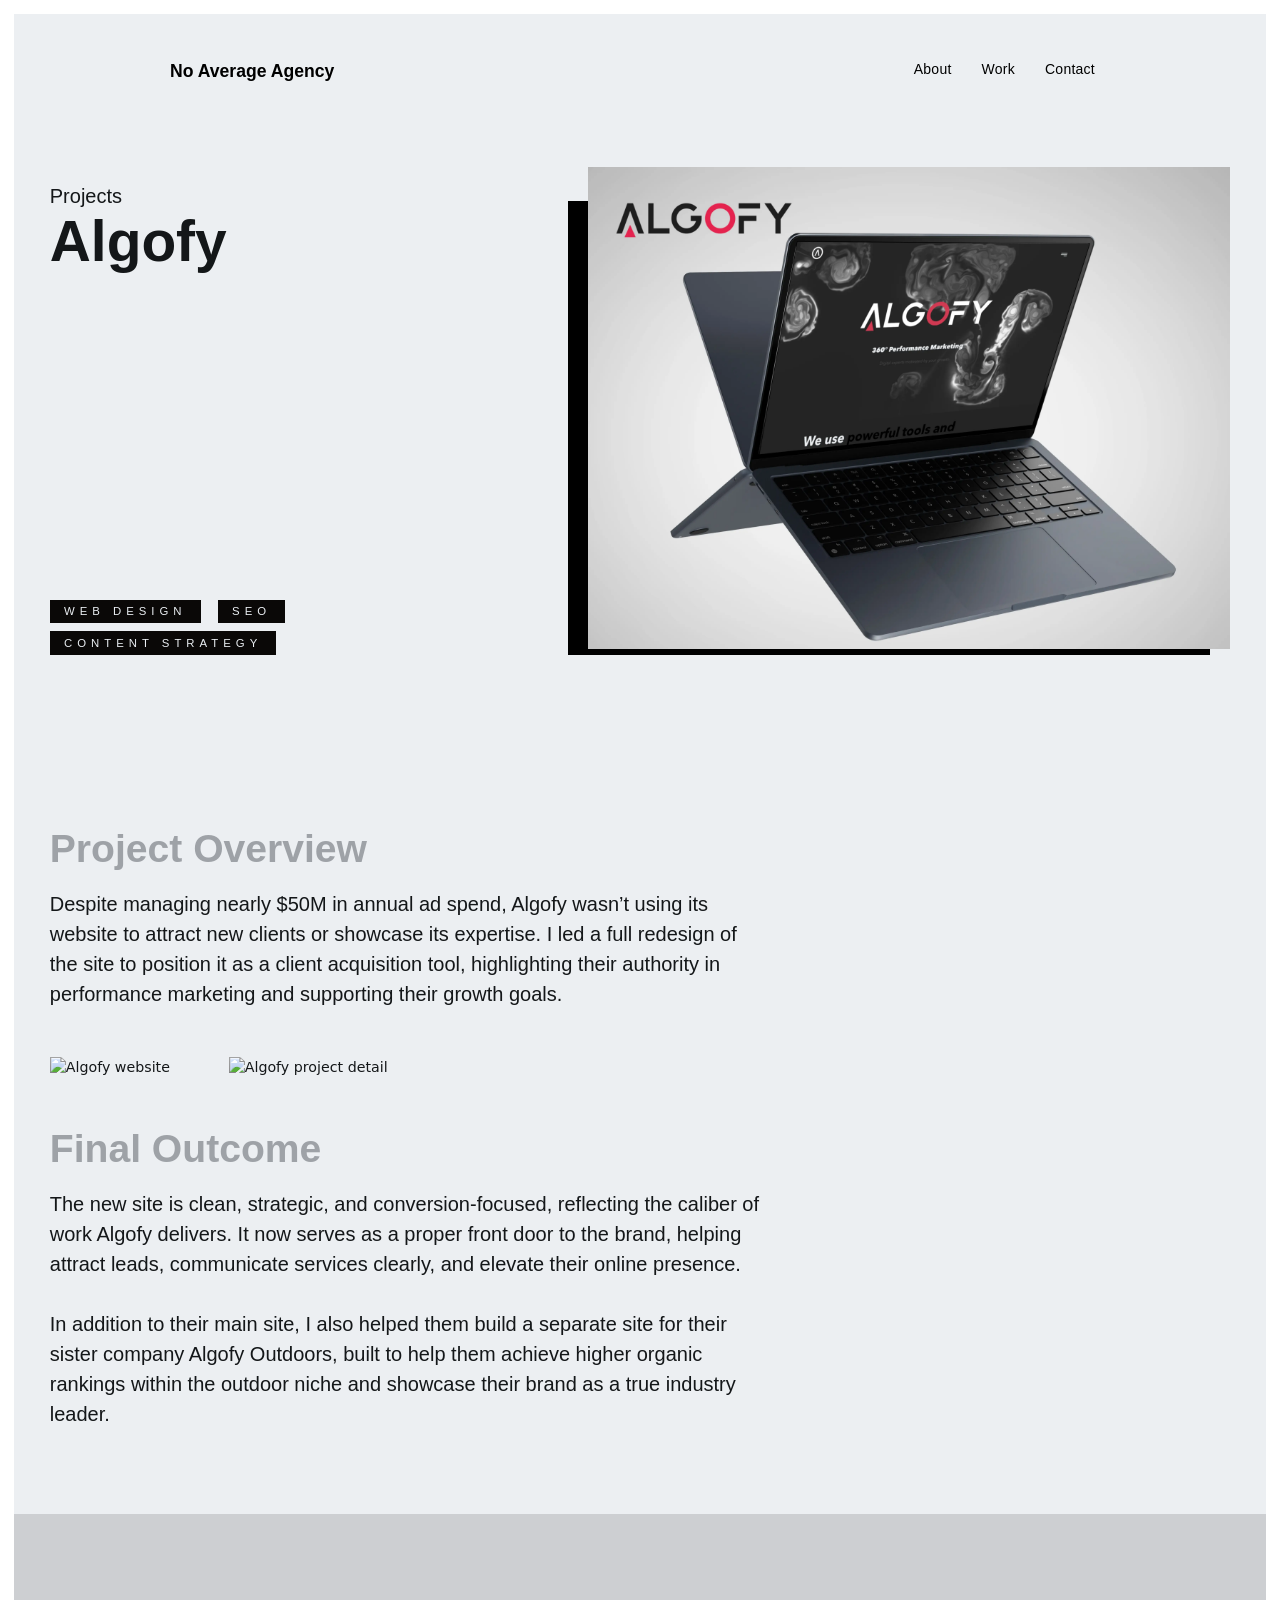
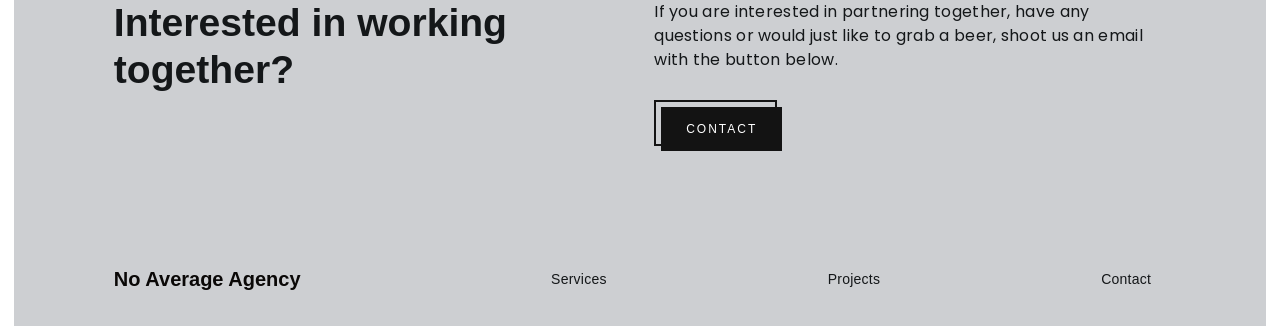
==== projects/algofy/index.html @ 56705cfb "Bring the Webflow redesign into an independent agency preview" ====
<!doctype html>
<html lang="en">
  <head>
    <meta charset="utf-8" />
    <meta name="viewport" content="width=device-width, initial-scale=1" />
    <title>Algofy | No Average Agency</title>
    <meta
      name="description"
      content="Despite managing nearly $50M in annual ad spend, Algofy wasn’t using its website to attract new clients or showcase its expertise. I led a full redesign of the site to position it as a client acquisition tool, highlighting their authority in performance marketing and supporting their growth goals."
    />
    <meta property="og:title" content="Algofy | No Average Agency" />
    <meta
      property="og:description"
      content="Despite managing nearly $50M in annual ad spend, Algofy wasn’t using its website to attract new clients or showcase its expertise. I led a full redesign of the site to position it as a client acquisition tool, highlighting their authority in performance marketing and supporting their growth goals."
    />
    <link rel="icon" href="/images/favicon.png" />
    <link rel="apple-touch-icon" href="/images/webclip.png" />
    <link rel="stylesheet" href="/css/design.webflow.css" />
    <link rel="stylesheet" href="/css/agency.css" />
    <script src="/js/agency.js" defer></script>
  </head>
  <body class="body project-page">
    <div class="page-wrapper">
      <div class="navbar-logo-left">
        <div
          class="navbar-logo-left-container shadow-three w-nav"
          role="banner"
        >
          <div class="container">
            <div class="navbar-wrapper">
              <a class="navbar-brand w-nav-brand w--current" href="/"
                ><div class="logo-text">No Average Agency</div>
                <img
                  alt=""
                  class="image"
                  loading="lazy"
                  src="/images/thunder.png"
                  width="256"
              /></a>
              <nav
                class="nav-menu-wrapper w-nav-menu"
                id="site-nav"
                role="navigation"
              >
                <ul class="nav-menu-two w-list-unstyled" role="list">
                  <li class="nav-li">
                    <a class="nav-link" href="/#about">About</a>
                  </li>
                  <li class="nav-li">
                    <a class="nav-link" href="/#work">Work</a>
                  </li>
                  <li class="nav-li">
                    <a class="nav-link" href="/#contact">Contact</a>
                  </li>
                </ul>
              </nav>
              <button
                aria-controls="site-nav"
                aria-expanded="false"
                aria-label="Menu"
                class="menu-button w-nav-button"
                type="button"
              >
                <div class="icon w-icon-nav-menu"></div>
              </button>
            </div>
          </div>
        </div>
      </div>
      <main class="main-wrapper">
        <section class="section-project-hero page-padding section-spacing">
          <div class="container-xlarge flex-vertical-center">
            <div class="w-layout-hflex project-hero-container">
              <div class="w-layout-vflex project-hero-heading-container">
                <div class="tagline animate-scroll-grow-1st">Projects</div>
                <h1 class="h1-heading-xlarge animate-scroll-grow-2nd">
                  Algofy
                </h1>
                <div class="tags-container">
                  <div class="work-tag animate-scroll-grow-1st">
                    <div>Web Design</div>
                  </div>
                  <div class="work-tag animate-scroll-grow-2nd">
                    <div>SEO</div>
                  </div>
                  <div class="work-tag animate-scroll-grow-3rd">
                    <div>Content strategy</div>
                  </div>
                </div>
              </div>
              <img
                alt="Algofy website design"
                class="project-hero-img animate-scroll-grow-3rd"
                src="/images/algofy-cover.webp"
              />
            </div>
            <div class="max-width-large"></div>
          </div>
        </section>
        <section class="section-project-overview page-padding section-spacing">
          <div class="container-xlarge flex-vertical-center">
            <div class="max-width-full">
              <h2 class="h2-heading-large text-color-muted">
                Project Overview
              </h2>
              <p class="project-decription">
                Despite managing nearly $50M in annual ad spend, Algofy wasn’t
                using its website to attract new clients or showcase its
                expertise. I led a full redesign of the site to position it as a
                client acquisition tool, highlighting their authority in
                performance marketing and supporting their growth goals.
              </p>
            </div>
            <div
              class="w-layout-layout quick-stack-2 wf-layout-layout"
              id="w-node-e119edaf-d8fc-4d01-5a45-c41e6188d900-03cb21b2"
            >
              <div class="w-layout-cell">
                <img
                  alt="Algofy website"
                  class="image-2 animate-scroll-grow-1st"
                  loading="lazy"
                  src="/images/Algofy---Website-Build.png"
                />
              </div>
              <div class="w-layout-cell">
                <img
                  alt="Algofy project detail"
                  class="image-2 animate-scroll-grow-1st"
                  loading="lazy"
                  src="/images/Algofy-Outdoors---Website-Build.png"
                />
              </div>
            </div>
            <div class="max-width-full">
              <h2 class="h2-heading-large text-color-muted">Final Outcome</h2>
              <p class="project-decription">
                The new site is clean, strategic, and conversion-focused,
                reflecting the caliber of work Algofy delivers. It now serves as
                a proper front door to the brand, helping attract leads,
                communicate services clearly, and elevate their online
                presence.<br /><br />In addition to their main site, I also
                helped them build a separate site for their sister company
                Algofy Outdoors, built to help them achieve higher organic
                rankings within the outdoor niche and showcase their brand as a
                true industry leader.
              </p>
            </div>
          </div>
        </section>
        <div class="section-cta section-spacing page-padding" id="contact">
          <div class="container-large contact-flex-container">
            <div class="f50">
              <h2 class="h2-heading-large">Interested in working together?</h2>
            </div>
            <div class="f50">
              <p class="contact-p">
                If you are interested in partnering together, have any questions
                or would just like to grab a beer, shoot us an email with the
                button below.
              </p>
              <div class="button-border margin-top margin-medium">
                <a
                  class="button-primary w-button"
                  id="contact-button"
                  href="mailto:noaverageagency@gmail.com?subject=Let's%20get%20down%20to%20business!"
                  >Contact</a
                >
              </div>
            </div>
          </div>
        </div>
        <footer class="section-footer">
          <div class="container-large contact-flex-container">
            <div class="f50 flexvl">
              <a class="navbar-brand footer w-nav-brand w--current" href="/"
                ><div class="footer-logo-text">No Average Agency</div>
                <img
                  alt=""
                  class="footer-logo-image"
                  loading="lazy"
                  src="/images/webclip.png"
                  width="256"
              /></a>
            </div>
            <div class="footer-container-r">
              <a class="nav-link" href="/#services">Services</a
              ><a class="nav-link" href="/#work">Projects</a
              ><a class="nav-link" href="#contact">Contact</a>
            </div>
          </div>
        </footer>
      </main>
    </div>
  </body>
</html>
---- css/design.webflow.css ----
html {
  -webkit-text-size-adjust: 100%;
  -ms-text-size-adjust: 100%;
  font-family: sans-serif;
}

body {
  margin: 0;
}

article, aside, details, figcaption, figure, footer, header, hgroup, main, menu, nav, section, summary {
  display: block;
}

audio, canvas, progress, video {
  vertical-align: baseline;
  display: inline-block;
}

audio:not([controls]) {
  height: 0;
  display: none;
}

[hidden], template {
  display: none;
}

a {
  background-color: #0000;
}

a:active, a:hover {
  outline: 0;
}

abbr[title] {
  border-bottom: 1px dotted;
}

b, strong {
  font-weight: bold;
}

dfn {
  font-style: italic;
}

h1 {
  margin: .67em 0;
  font-size: 2em;
}

mark {
  color: #000;
  background: #ff0;
}

small {
  font-size: 80%;
}

sub, sup {
  vertical-align: baseline;
  font-size: 75%;
  line-height: 0;
  position: relative;
}

sup {
  top: -.5em;
}

sub {
  bottom: -.25em;
}

img {
  border: 0;
}

svg:not(:root) {
  overflow: hidden;
}

hr {
  box-sizing: content-box;
  height: 0;
}

pre {
  overflow: auto;
}

code, kbd, pre, samp {
  font-family: monospace;
  font-size: 1em;
}

button, input, optgroup, select, textarea {
  color: inherit;
  font: inherit;
  margin: 0;
}

button {
  overflow: visible;
}

button, select {
  text-transform: none;
}

button, html input[type="button"], input[type="reset"] {
  -webkit-appearance: button;
  cursor: pointer;
}

button[disabled], html input[disabled] {
  cursor: default;
}

button::-moz-focus-inner, input::-moz-focus-inner {
  border: 0;
  padding: 0;
}

input {
  line-height: normal;
}

input[type="checkbox"], input[type="radio"] {
  box-sizing: border-box;
  padding: 0;
}

input[type="number"]::-webkit-inner-spin-button, input[type="number"]::-webkit-outer-spin-button {
  height: auto;
}

input[type="search"] {
  -webkit-appearance: none;
}

input[type="search"]::-webkit-search-cancel-button, input[type="search"]::-webkit-search-decoration {
  -webkit-appearance: none;
}

legend {
  border: 0;
  padding: 0;
}

textarea {
  overflow: auto;
}

optgroup {
  font-weight: bold;
}

table {
  border-collapse: collapse;
  border-spacing: 0;
}

td, th {
  padding: 0;
}

@font-face {
  font-family: webflow-icons;
  src: url("[data-uri]") format("truetype");
  font-weight: normal;
  font-style: normal;
}

[class^="w-icon-"], [class*=" w-icon-"] {
  speak: none;
  font-variant: normal;
  text-transform: none;
  -webkit-font-smoothing: antialiased;
  -moz-osx-font-smoothing: grayscale;
  font-style: normal;
  font-weight: normal;
  line-height: 1;
  font-family: webflow-icons !important;
}

.w-icon-slider-right:before {
  content: "";
}

.w-icon-slider-left:before {
  content: "";
}

.w-icon-nav-menu:before {
  content: "";
}

.w-icon-arrow-down:before, .w-icon-dropdown-toggle:before {
  content: "";
}

.w-icon-file-upload-remove:before {
  content: "";
}

.w-icon-file-upload-icon:before {
  content: "";
}

* {
  box-sizing: border-box;
}

html {
  height: 100%;
}

body {
  color: #333;
  background-color: #fff;
  min-height: 100%;
  margin: 0;
  font-family: Arial, sans-serif;
  font-size: 14px;
  line-height: 20px;
}

img {
  vertical-align: middle;
  max-width: 100%;
  display: inline-block;
}

html.w-mod-touch * {
  background-attachment: scroll !important;
}

.w-block {
  display: block;
}

.w-inline-block {
  max-width: 100%;
  display: inline-block;
}

.w-clearfix:before, .w-clearfix:after {
  content: " ";
  grid-area: 1 / 1 / 2 / 2;
  display: table;
}

.w-clearfix:after {
  clear: both;
}

.w-hidden {
  display: none;
}

.w-button {
  color: #fff;
  line-height: inherit;
  cursor: pointer;
  background-color: #3898ec;
  border: 0;
  border-radius: 0;
  padding: 9px 15px;
  text-decoration: none;
  display: inline-block;
}

input.w-button {
  -webkit-appearance: button;
}

html[data-w-dynpage] [data-w-cloak] {
  color: #0000 !important;
}

.w-code-block {
  margin: unset;
}

pre.w-code-block code {
  all: inherit;
}

.w-optimization {
  display: contents;
}

.w-webflow-badge, .w-webflow-badge > img {
  box-sizing: unset;
  width: unset;
  height: unset;
  max-height: unset;
  max-width: unset;
  min-height: unset;
  min-width: unset;
  margin: unset;
  padding: unset;
  float: unset;
  clear: unset;
  border: unset;
  border-radius: unset;
  background: unset;
  background-image: unset;
  background-position: unset;
  background-size: unset;
  background-repeat: unset;
  background-origin: unset;
  background-clip: unset;
  background-attachment: unset;
  background-color: unset;
  box-shadow: unset;
  transform: unset;
  direction: unset;
  font-family: unset;
  font-weight: unset;
  color: unset;
  font-size: unset;
  line-height: unset;
  font-style: unset;
  font-variant: unset;
  text-align: unset;
  letter-spacing: unset;
  -webkit-text-decoration: unset;
  text-decoration: unset;
  text-indent: unset;
  text-transform: unset;
  list-style-type: unset;
  text-shadow: unset;
  vertical-align: unset;
  cursor: unset;
  white-space: unset;
  word-break: unset;
  word-spacing: unset;
  word-wrap: unset;
  transition: unset;
}

.w-webflow-badge {
  white-space: nowrap;
  cursor: pointer;
  box-shadow: 0 0 0 1px #0000001a, 0 1px 3px #0000001a;
  visibility: visible !important;
  opacity: 1 !important;
  z-index: 2147483647 !important;
  color: #aaadb0 !important;
  overflow: unset !important;
  background-color: #fff !important;
  border-radius: 3px !important;
  width: auto !important;
  height: auto !important;
  margin: 0 !important;
  padding: 6px !important;
  font-size: 12px !important;
  line-height: 14px !important;
  text-decoration: none !important;
  display: inline-block !important;
  position: fixed !important;
  inset: auto 12px 12px auto !important;
  transform: none !important;
}

.w-webflow-badge > img {
  position: unset;
  visibility: unset !important;
  opacity: 1 !important;
  vertical-align: middle !important;
  display: inline-block !important;
}

h1, h2, h3, h4, h5, h6 {
  margin-bottom: 10px;
  font-weight: bold;
}

h1 {
  margin-top: 20px;
  font-size: 38px;
  line-height: 44px;
}

h2 {
  margin-top: 20px;
  font-size: 32px;
  line-height: 36px;
}

h3 {
  margin-top: 20px;
  font-size: 24px;
  line-height: 30px;
}

h4 {
  margin-top: 10px;
  font-size: 18px;
  line-height: 24px;
}

h5 {
  margin-top: 10px;
  font-size: 14px;
  line-height: 20px;
}

h6 {
  margin-top: 10px;
  font-size: 12px;
  line-height: 18px;
}

p {
  margin-top: 0;
  margin-bottom: 10px;
}

blockquote {
  border-left: 5px solid #e2e2e2;
  margin: 0 0 10px;
  padding: 10px 20px;
  font-size: 18px;
  line-height: 22px;
}

figure {
  margin: 0 0 10px;
}

ul, ol {
  margin-top: 0;
  margin-bottom: 10px;
  padding-left: 40px;
}

.w-list-unstyled {
  padding-left: 0;
  list-style: none;
}

.w-embed:before, .w-embed:after {
  content: " ";
  grid-area: 1 / 1 / 2 / 2;
  display: table;
}

.w-embed:after {
  clear: both;
}

.w-video {
  width: 100%;
  padding: 0;
  position: relative;
}

.w-video iframe, .w-video object, .w-video embed {
  border: none;
  width: 100%;
  height: 100%;
  position: absolute;
  top: 0;
  left: 0;
}

fieldset {
  border: 0;
  margin: 0;
  padding: 0;
}

button, [type="button"], [type="reset"] {
  cursor: pointer;
  -webkit-appearance: button;
  border: 0;
}

.w-form {
  margin: 0 0 15px;
}

.w-form-done {
  text-align: center;
  background-color: #ddd;
  padding: 20px;
  display: none;
}

.w-form-fail {
  background-color: #ffdede;
  margin-top: 10px;
  padding: 10px;
  display: none;
}

label {
  margin-bottom: 5px;
  font-weight: bold;
  display: block;
}

.w-input, .w-select {
  color: #333;
  vertical-align: middle;
  background-color: #fff;
  border: 1px solid #ccc;
  width: 100%;
  height: 38px;
  margin-bottom: 10px;
  padding: 8px 12px;
  font-size: 14px;
  line-height: 1.42857;
  display: block;
}

.w-input::placeholder, .w-select::placeholder {
  color: #999;
}

.w-input:focus, .w-select:focus {
  border-color: #3898ec;
  outline: 0;
}

.w-input[disabled], .w-select[disabled], .w-input[readonly], .w-select[readonly], fieldset[disabled] .w-input, fieldset[disabled] .w-select {
  cursor: not-allowed;
}

.w-input[disabled]:not(.w-input-disabled), .w-select[disabled]:not(.w-input-disabled), .w-input[readonly], .w-select[readonly], fieldset[disabled]:not(.w-input-disabled) .w-input, fieldset[disabled]:not(.w-input-disabled) .w-select {
  background-color: #eee;
}

textarea.w-input, textarea.w-select {
  height: auto;
}

.w-select {
  background-color: #f3f3f3;
}

.w-select[multiple] {
  height: auto;
}

.w-form-label {
  cursor: pointer;
  margin-bottom: 0;
  font-weight: normal;
  display: inline-block;
}

.w-radio {
  margin-bottom: 5px;
  padding-left: 20px;
  display: block;
}

.w-radio:before, .w-radio:after {
  content: " ";
  grid-area: 1 / 1 / 2 / 2;
  display: table;
}

.w-radio:after {
  clear: both;
}

.w-radio-input {
  float: left;
  margin: 3px 0 0 -20px;
  line-height: normal;
}

.w-file-upload {
  margin-bottom: 10px;
  display: block;
}

.w-file-upload-input {
  opacity: 0;
  z-index: -100;
  width: .1px;
  height: .1px;
  position: absolute;
  overflow: hidden;
}

.w-file-upload-default, .w-file-upload-uploading, .w-file-upload-success {
  color: #333;
  display: inline-block;
}

.w-file-upload-error {
  margin-top: 10px;
  display: block;
}

.w-file-upload-default.w-hidden, .w-file-upload-uploading.w-hidden, .w-file-upload-error.w-hidden, .w-file-upload-success.w-hidden {
  display: none;
}

.w-file-upload-uploading-btn {
  cursor: pointer;
  background-color: #fafafa;
  border: 1px solid #ccc;
  margin: 0;
  padding: 8px 12px;
  font-size: 14px;
  font-weight: normal;
  display: flex;
}

.w-file-upload-file {
  background-color: #fafafa;
  border: 1px solid #ccc;
  flex-grow: 1;
  justify-content: space-between;
  margin: 0;
  padding: 8px 9px 8px 11px;
  display: flex;
}

.w-file-upload-file-name {
  font-size: 14px;
  font-weight: normal;
  display: block;
}

.w-file-remove-link {
  cursor: pointer;
  width: auto;
  height: auto;
  margin-top: 3px;
  margin-left: 10px;
  padding: 3px;
  display: block;
}

.w-icon-file-upload-remove {
  margin: auto;
  font-size: 10px;
}

.w-file-upload-error-msg {
  color: #ea384c;
  padding: 2px 0;
  display: inline-block;
}

.w-file-upload-info {
  padding: 0 12px;
  line-height: 38px;
  display: inline-block;
}

.w-file-upload-label {
  cursor: pointer;
  background-color: #fafafa;
  border: 1px solid #ccc;
  margin: 0;
  padding: 8px 12px;
  font-size: 14px;
  font-weight: normal;
  display: inline-block;
}

.w-icon-file-upload-icon, .w-icon-file-upload-uploading {
  width: 20px;
  margin-right: 8px;
  display: inline-block;
}

.w-icon-file-upload-uploading {
  height: 20px;
}

.w-container {
  max-width: 940px;
  margin-left: auto;
  margin-right: auto;
}

.w-container:before, .w-container:after {
  content: " ";
  grid-area: 1 / 1 / 2 / 2;
  display: table;
}

.w-container:after {
  clear: both;
}

.w-container .w-row {
  margin-left: -10px;
  margin-right: -10px;
}

.w-row:before, .w-row:after {
  content: " ";
  grid-area: 1 / 1 / 2 / 2;
  display: table;
}

.w-row:after {
  clear: both;
}

.w-row .w-row {
  margin-left: 0;
  margin-right: 0;
}

.w-col {
  float: left;
  width: 100%;
  min-height: 1px;
  padding-left: 10px;
  padding-right: 10px;
  position: relative;
}

.w-col .w-col {
  padding-left: 0;
  padding-right: 0;
}

.w-col-1 {
  width: 8.33333%;
}

.w-col-2 {
  width: 16.6667%;
}

.w-col-3 {
  width: 25%;
}

.w-col-4 {
  width: 33.3333%;
}

.w-col-5 {
  width: 41.6667%;
}

.w-col-6 {
  width: 50%;
}

.w-col-7 {
  width: 58.3333%;
}

.w-col-8 {
  width: 66.6667%;
}

.w-col-9 {
  width: 75%;
}

.w-col-10 {
  width: 83.3333%;
}

.w-col-11 {
  width: 91.6667%;
}

.w-col-12 {
  width: 100%;
}

.w-hidden-main {
  display: none !important;
}

@media screen and (max-width: 991px) {
  .w-container {
    max-width: 728px;
  }

  .w-hidden-main {
    display: inherit !important;
  }

  .w-hidden-medium {
    display: none !important;
  }

  .w-col-medium-1 {
    width: 8.33333%;
  }

  .w-col-medium-2 {
    width: 16.6667%;
  }

  .w-col-medium-3 {
    width: 25%;
  }

  .w-col-medium-4 {
    width: 33.3333%;
  }

  .w-col-medium-5 {
    width: 41.6667%;
  }

  .w-col-medium-6 {
    width: 50%;
  }

  .w-col-medium-7 {
    width: 58.3333%;
  }

  .w-col-medium-8 {
    width: 66.6667%;
  }

  .w-col-medium-9 {
    width: 75%;
  }

  .w-col-medium-10 {
    width: 83.3333%;
  }

  .w-col-medium-11 {
    width: 91.6667%;
  }

  .w-col-medium-12 {
    width: 100%;
  }

  .w-col-stack {
    width: 100%;
    left: auto;
    right: auto;
  }
}

@media screen and (max-width: 767px) {
  .w-hidden-main, .w-hidden-medium {
    display: inherit !important;
  }

  .w-hidden-small {
    display: none !important;
  }

  .w-row, .w-container .w-row {
    margin-left: 0;
    margin-right: 0;
  }

  .w-col {
    width: 100%;
    left: auto;
    right: auto;
  }

  .w-col-small-1 {
    width: 8.33333%;
  }

  .w-col-small-2 {
    width: 16.6667%;
  }

  .w-col-small-3 {
    width: 25%;
  }

  .w-col-small-4 {
    width: 33.3333%;
  }

  .w-col-small-5 {
    width: 41.6667%;
  }

  .w-col-small-6 {
    width: 50%;
  }

  .w-col-small-7 {
    width: 58.3333%;
  }

  .w-col-small-8 {
    width: 66.6667%;
  }

  .w-col-small-9 {
    width: 75%;
  }

  .w-col-small-10 {
    width: 83.3333%;
  }

  .w-col-small-11 {
    width: 91.6667%;
  }

  .w-col-small-12 {
    width: 100%;
  }
}

@media screen and (max-width: 479px) {
  .w-container {
    max-width: none;
  }

  .w-hidden-main, .w-hidden-medium, .w-hidden-small {
    display: inherit !important;
  }

  .w-hidden-tiny {
    display: none !important;
  }

  .w-col {
    width: 100%;
  }

  .w-col-tiny-1 {
    width: 8.33333%;
  }

  .w-col-tiny-2 {
    width: 16.6667%;
  }

  .w-col-tiny-3 {
    width: 25%;
  }

  .w-col-tiny-4 {
    width: 33.3333%;
  }

  .w-col-tiny-5 {
    width: 41.6667%;
  }

  .w-col-tiny-6 {
    width: 50%;
  }

  .w-col-tiny-7 {
    width: 58.3333%;
  }

  .w-col-tiny-8 {
    width: 66.6667%;
  }

  .w-col-tiny-9 {
    width: 75%;
  }

  .w-col-tiny-10 {
    width: 83.3333%;
  }

  .w-col-tiny-11 {
    width: 91.6667%;
  }

  .w-col-tiny-12 {
    width: 100%;
  }
}

.w-widget {
  position: relative;
}

.w-widget-map {
  width: 100%;
  height: 400px;
}

.w-widget-map label {
  width: auto;
  display: inline;
}

.w-widget-map img {
  max-width: inherit;
}

.w-widget-map .gm-style-iw {
  text-align: center;
}

.w-widget-map .gm-style-iw > button {
  display: none !important;
}

.w-widget-twitter {
  overflow: hidden;
}

.w-widget-twitter-count-shim {
  vertical-align: top;
  text-align: center;
  background: #fff;
  border: 1px solid #758696;
  border-radius: 3px;
  width: 28px;
  height: 20px;
  display: inline-block;
  position: relative;
}

.w-widget-twitter-count-shim * {
  pointer-events: none;
  -webkit-user-select: none;
  user-select: none;
}

.w-widget-twitter-count-shim .w-widget-twitter-count-inner {
  text-align: center;
  color: #999;
  font-family: serif;
  font-size: 15px;
  line-height: 12px;
  position: relative;
}

.w-widget-twitter-count-shim .w-widget-twitter-count-clear {
  display: block;
  position: relative;
}

.w-widget-twitter-count-shim.w--large {
  width: 36px;
  height: 28px;
}

.w-widget-twitter-count-shim.w--large .w-widget-twitter-count-inner {
  font-size: 18px;
  line-height: 18px;
}

.w-widget-twitter-count-shim:not(.w--vertical) {
  margin-left: 5px;
  margin-right: 8px;
}

.w-widget-twitter-count-shim:not(.w--vertical).w--large {
  margin-left: 6px;
}

.w-widget-twitter-count-shim:not(.w--vertical):before, .w-widget-twitter-count-shim:not(.w--vertical):after {
  content: " ";
  pointer-events: none;
  border: solid #0000;
  width: 0;
  height: 0;
  position: absolute;
  top: 50%;
  left: 0;
}

.w-widget-twitter-count-shim:not(.w--vertical):before {
  border-width: 4px;
  border-color: #75869600 #5d6c7b #75869600 #75869600;
  margin-top: -4px;
  margin-left: -9px;
}

.w-widget-twitter-count-shim:not(.w--vertical).w--large:before {
  border-width: 5px;
  margin-top: -5px;
  margin-left: -10px;
}

.w-widget-twitter-count-shim:not(.w--vertical):after {
  border-width: 4px;
  border-color: #fff0 #fff #fff0 #fff0;
  margin-top: -4px;
  margin-left: -8px;
}

.w-widget-twitter-count-shim:not(.w--vertical).w--large:after {
  border-width: 5px;
  margin-top: -5px;
  margin-left: -9px;
}

.w-widget-twitter-count-shim.w--vertical {
  width: 61px;
  height: 33px;
  margin-bottom: 8px;
}

.w-widget-twitter-count-shim.w--vertical:before, .w-widget-twitter-count-shim.w--vertical:after {
  content: " ";
  pointer-events: none;
  border: solid #0000;
  width: 0;
  height: 0;
  position: absolute;
  top: 100%;
  left: 50%;
}

.w-widget-twitter-count-shim.w--vertical:before {
  border-width: 5px;
  border-color: #5d6c7b #75869600 #75869600;
  margin-left: -5px;
}

.w-widget-twitter-count-shim.w--vertical:after {
  border-width: 4px;
  border-color: #fff #fff0 #fff0;
  margin-left: -4px;
}

.w-widget-twitter-count-shim.w--vertical .w-widget-twitter-count-inner {
  font-size: 18px;
  line-height: 22px;
}

.w-widget-twitter-count-shim.w--vertical.w--large {
  width: 76px;
}

.w-background-video {
  color: #fff;
  height: 500px;
  position: relative;
  overflow: hidden;
}

.w-background-video > video {
  object-fit: cover;
  z-index: -100;
  background-position: 50%;
  background-size: cover;
  width: 100%;
  height: 100%;
  margin: auto;
  position: absolute;
  inset: -100%;
}

.w-background-video > video::-webkit-media-controls-start-playback-button {
  -webkit-appearance: none;
  display: none !important;
}

.w-background-video--control {
  background-color: #0000;
  padding: 0;
  position: absolute;
  bottom: 1em;
  right: 1em;
}

.w-background-video--control > [hidden] {
  display: none !important;
}

.w-slider {
  text-align: center;
  clear: both;
  -webkit-tap-highlight-color: #0000;
  tap-highlight-color: #0000;
  background: #ddd;
  height: 300px;
  position: relative;
}

.w-slider-mask {
  z-index: 1;
  white-space: nowrap;
  height: 100%;
  display: block;
  position: relative;
  left: 0;
  right: 0;
  overflow: hidden;
}

.w-slide {
  vertical-align: top;
  white-space: normal;
  text-align: left;
  width: 100%;
  height: 100%;
  display: inline-block;
  position: relative;
}

.w-slider-nav {
  z-index: 2;
  text-align: center;
  -webkit-tap-highlight-color: #0000;
  tap-highlight-color: #0000;
  height: 40px;
  margin: auto;
  padding-top: 10px;
  position: absolute;
  inset: auto 0 0;
}

.w-slider-nav.w-round > div {
  border-radius: 100%;
}

.w-slider-nav.w-num > div {
  font-size: inherit;
  line-height: inherit;
  width: auto;
  height: auto;
  padding: .2em .5em;
}

.w-slider-nav.w-shadow > div {
  box-shadow: 0 0 3px #3336;
}

.w-slider-nav-invert {
  color: #fff;
}

.w-slider-nav-invert > div {
  background-color: #2226;
}

.w-slider-nav-invert > div.w-active {
  background-color: #222;
}

.w-slider-dot {
  cursor: pointer;
  background-color: #fff6;
  width: 1em;
  height: 1em;
  margin: 0 3px .5em;
  transition: background-color .1s, color .1s;
  display: inline-block;
  position: relative;
}

.w-slider-dot.w-active {
  background-color: #fff;
}

.w-slider-dot:focus {
  outline: none;
  box-shadow: 0 0 0 2px #fff;
}

.w-slider-dot:focus.w-active {
  box-shadow: none;
}

.w-slider-arrow-left, .w-slider-arrow-right {
  cursor: pointer;
  color: #fff;
  -webkit-tap-highlight-color: #0000;
  tap-highlight-color: #0000;
  -webkit-user-select: none;
  user-select: none;
  width: 80px;
  margin: auto;
  font-size: 40px;
  position: absolute;
  inset: 0;
  overflow: hidden;
}

.w-slider-arrow-left [class^="w-icon-"], .w-slider-arrow-right [class^="w-icon-"], .w-slider-arrow-left [class*=" w-icon-"], .w-slider-arrow-right [class*=" w-icon-"] {
  position: absolute;
}

.w-slider-arrow-left:focus, .w-slider-arrow-right:focus {
  outline: 0;
}

.w-slider-arrow-left {
  z-index: 3;
  right: auto;
}

.w-slider-arrow-right {
  z-index: 4;
  left: auto;
}

.w-icon-slider-left, .w-icon-slider-right {
  width: 1em;
  height: 1em;
  margin: auto;
  inset: 0;
}

.w-slider-aria-label {
  clip: rect(0 0 0 0);
  border: 0;
  width: 1px;
  height: 1px;
  margin: -1px;
  padding: 0;
  position: absolute;
  overflow: hidden;
}

.w-slider-force-show {
  display: block !important;
}

.w-dropdown {
  text-align: left;
  z-index: 900;
  margin-left: auto;
  margin-right: auto;
  display: inline-block;
  position: relative;
}

.w-dropdown-btn, .w-dropdown-toggle, .w-dropdown-link {
  vertical-align: top;
  color: #222;
  text-align: left;
  white-space: nowrap;
  margin-left: auto;
  margin-right: auto;
  padding: 20px;
  text-decoration: none;
  position: relative;
}

.w-dropdown-toggle {
  -webkit-user-select: none;
  user-select: none;
  cursor: pointer;
  padding-right: 40px;
  display: inline-block;
}

.w-dropdown-toggle:focus {
  outline: 0;
}

.w-icon-dropdown-toggle {
  width: 1em;
  height: 1em;
  margin: auto 20px auto auto;
  position: absolute;
  top: 0;
  bottom: 0;
  right: 0;
}

.w-dropdown-list {
  background: #ddd;
  min-width: 100%;
  display: none;
  position: absolute;
}

.w-dropdown-list.w--open {
  display: block;
}

.w-dropdown-link {
  color: #222;
  padding: 10px 20px;
  display: block;
}

.w-dropdown-link.w--current {
  color: #0082f3;
}

.w-dropdown-link:focus {
  outline: 0;
}

@media screen and (max-width: 767px) {
  .w-nav-brand {
    padding-left: 10px;
  }
}

.w-lightbox-backdrop {
  cursor: auto;
  letter-spacing: normal;
  text-indent: 0;
  text-shadow: none;
  text-transform: none;
  visibility: visible;
  white-space: normal;
  word-break: normal;
  word-spacing: normal;
  word-wrap: normal;
  color: #fff;
  text-align: center;
  z-index: 2000;
  opacity: 0;
  -webkit-user-select: none;
  -moz-user-select: none;
  -webkit-tap-highlight-color: transparent;
  background: #000000e6;
  outline: 0;
  font-family: Helvetica Neue, Helvetica, Ubuntu, Segoe UI, Verdana, sans-serif;
  font-size: 17px;
  font-style: normal;
  font-weight: 300;
  line-height: 1.2;
  list-style: disc;
  position: fixed;
  inset: 0;
  -webkit-transform: translate(0);
}

.w-lightbox-backdrop, .w-lightbox-container {
  -webkit-overflow-scrolling: touch;
  height: 100%;
  overflow: auto;
}

.w-lightbox-content {
  height: 100vh;
  position: relative;
  overflow: hidden;
}

.w-lightbox-view {
  opacity: 0;
  width: 100vw;
  height: 100vh;
  position: absolute;
}

.w-lightbox-view:before {
  content: "";
  height: 100vh;
}

.w-lightbox-group, .w-lightbox-group .w-lightbox-view, .w-lightbox-group .w-lightbox-view:before {
  height: 86vh;
}

.w-lightbox-frame, .w-lightbox-view:before {
  vertical-align: middle;
  display: inline-block;
}

.w-lightbox-figure {
  margin: 0;
  position: relative;
}

.w-lightbox-group .w-lightbox-figure {
  cursor: pointer;
}

.w-lightbox-img {
  width: auto;
  max-width: none;
  height: auto;
}

.w-lightbox-image {
  float: none;
  max-width: 100vw;
  max-height: 100vh;
  display: block;
}

.w-lightbox-group .w-lightbox-image {
  max-height: 86vh;
}

.w-lightbox-caption {
  text-align: left;
  text-overflow: ellipsis;
  white-space: nowrap;
  background: #0006;
  padding: .5em 1em;
  position: absolute;
  bottom: 0;
  left: 0;
  right: 0;
  overflow: hidden;
}

.w-lightbox-embed {
  width: 100%;
  height: 100%;
  position: absolute;
  inset: 0;
}

.w-lightbox-control {
  cursor: pointer;
  background-position: center;
  background-repeat: no-repeat;
  background-size: 24px;
  width: 4em;
  transition: all .3s;
  position: absolute;
  top: 0;
}

.w-lightbox-left {
  background-image: url("[data-uri]");
  display: none;
  bottom: 0;
  left: 0;
}

.w-lightbox-right {
  background-image: url("[data-uri]");
  display: none;
  bottom: 0;
  right: 0;
}

.w-lightbox-close {
  background-image: url("[data-uri]");
  background-size: 18px;
  height: 2.6em;
  right: 0;
}

.w-lightbox-strip {
  white-space: nowrap;
  padding: 0 1vh;
  line-height: 0;
  position: absolute;
  bottom: 0;
  left: 0;
  right: 0;
  overflow: auto hidden;
}

.w-lightbox-item {
  box-sizing: content-box;
  cursor: pointer;
  width: 10vh;
  padding: 2vh 1vh;
  display: inline-block;
  -webkit-transform: translate3d(0, 0, 0);
}

.w-lightbox-active {
  opacity: .3;
}

.w-lightbox-thumbnail {
  background: #222;
  height: 10vh;
  position: relative;
  overflow: hidden;
}

.w-lightbox-thumbnail-image {
  position: absolute;
  top: 0;
  left: 0;
}

.w-lightbox-thumbnail .w-lightbox-tall {
  width: 100%;
  top: 50%;
  transform: translate(0, -50%);
}

.w-lightbox-thumbnail .w-lightbox-wide {
  height: 100%;
  left: 50%;
  transform: translate(-50%);
}

.w-lightbox-spinner {
  box-sizing: border-box;
  border: 5px solid #0006;
  border-radius: 50%;
  width: 40px;
  height: 40px;
  margin-top: -20px;
  margin-left: -20px;
  animation: .8s linear infinite spin;
  position: absolute;
  top: 50%;
  left: 50%;
}

.w-lightbox-spinner:after {
  content: "";
  border: 3px solid #0000;
  border-bottom-color: #fff;
  border-radius: 50%;
  position: absolute;
  inset: -4px;
}

.w-lightbox-hide {
  display: none;
}

.w-lightbox-noscroll {
  overflow: hidden;
}

@media (min-width: 768px) {
  .w-lightbox-content {
    height: 96vh;
    margin-top: 2vh;
  }

  .w-lightbox-view, .w-lightbox-view:before {
    height: 96vh;
  }

  .w-lightbox-group, .w-lightbox-group .w-lightbox-view, .w-lightbox-group .w-lightbox-view:before {
    height: 84vh;
  }

  .w-lightbox-image {
    max-width: 96vw;
    max-height: 96vh;
  }

  .w-lightbox-group .w-lightbox-image {
    max-width: 82.3vw;
    max-height: 84vh;
  }

  .w-lightbox-left, .w-lightbox-right {
    opacity: .5;
    display: block;
  }

  .w-lightbox-close {
    opacity: .8;
  }

  .w-lightbox-control:hover {
    opacity: 1;
  }
}

.w-lightbox-inactive, .w-lightbox-inactive:hover {
  opacity: 0;
}

.w-richtext:before, .w-richtext:after {
  content: " ";
  grid-area: 1 / 1 / 2 / 2;
  display: table;
}

.w-richtext:after {
  clear: both;
}

.w-richtext[contenteditable="true"]:before, .w-richtext[contenteditable="true"]:after {
  white-space: initial;
}

.w-richtext ol, .w-richtext ul {
  overflow: hidden;
}

.w-richtext .w-richtext-figure-selected.w-richtext-figure-type-video div:after, .w-richtext .w-richtext-figure-selected[data-rt-type="video"] div:after, .w-richtext .w-richtext-figure-selected.w-richtext-figure-type-image div, .w-richtext .w-richtext-figure-selected[data-rt-type="image"] div {
  outline: 2px solid #2895f7;
}

.w-richtext figure.w-richtext-figure-type-video > div:after, .w-richtext figure[data-rt-type="video"] > div:after {
  content: "";
  display: none;
  position: absolute;
  inset: 0;
}

.w-richtext figure {
  max-width: 60%;
  position: relative;
}

.w-richtext figure > div:before {
  cursor: default !important;
}

.w-richtext figure img {
  width: 100%;
}

.w-richtext figure figcaption.w-richtext-figcaption-placeholder {
  opacity: .6;
}

.w-richtext figure div {
  color: #0000;
  font-size: 0;
}

.w-richtext figure.w-richtext-figure-type-image, .w-richtext figure[data-rt-type="image"] {
  display: table;
}

.w-richtext figure.w-richtext-figure-type-image > div, .w-richtext figure[data-rt-type="image"] > div {
  display: inline-block;
}

.w-richtext figure.w-richtext-figure-type-image > figcaption, .w-richtext figure[data-rt-type="image"] > figcaption {
  caption-side: bottom;
  display: table-caption;
}

.w-richtext figure.w-richtext-figure-type-video, .w-richtext figure[data-rt-type="video"] {
  width: 60%;
  height: 0;
}

.w-richtext figure.w-richtext-figure-type-video iframe, .w-richtext figure[data-rt-type="video"] iframe {
  width: 100%;
  height: 100%;
  position: absolute;
  top: 0;
  left: 0;
}

.w-richtext figure.w-richtext-figure-type-video > div, .w-richtext figure[data-rt-type="video"] > div {
  width: 100%;
}

.w-richtext figure.w-richtext-align-center {
  clear: both;
  margin-left: auto;
  margin-right: auto;
}

.w-richtext figure.w-richtext-align-center.w-richtext-figure-type-image > div, .w-richtext figure.w-richtext-align-center[data-rt-type="image"] > div {
  max-width: 100%;
}

.w-richtext figure.w-richtext-align-normal {
  clear: both;
}

.w-richtext figure.w-richtext-align-fullwidth {
  text-align: center;
  clear: both;
  width: 100%;
  max-width: 100%;
  margin-left: auto;
  margin-right: auto;
  display: block;
}

.w-richtext figure.w-richtext-align-fullwidth > div {
  padding-bottom: inherit;
  display: inline-block;
}

.w-richtext figure.w-richtext-align-fullwidth > figcaption {
  display: block;
}

.w-richtext figure.w-richtext-align-floatleft {
  float: left;
  clear: none;
  margin-right: 15px;
}

.w-richtext figure.w-richtext-align-floatright {
  float: right;
  clear: none;
  margin-left: 15px;
}

.w-nav {
  z-index: 1000;
  background: #ddd;
  position: relative;
}

.w-nav:before, .w-nav:after {
  content: " ";
  grid-area: 1 / 1 / 2 / 2;
  display: table;
}

.w-nav:after {
  clear: both;
}

.w-nav-brand {
  float: left;
  color: #333;
  text-decoration: none;
  position: relative;
}

.w-nav-link {
  vertical-align: top;
  color: #222;
  text-align: left;
  margin-left: auto;
  margin-right: auto;
  padding: 20px;
  text-decoration: none;
  display: inline-block;
  position: relative;
}

.w-nav-link.w--current {
  color: #0082f3;
}

.w-nav-menu {
  float: right;
  position: relative;
}

[data-nav-menu-open] {
  text-align: center;
  background: #c8c8c8;
  min-width: 200px;
  position: absolute;
  top: 100%;
  left: 0;
  right: 0;
  overflow: visible;
  display: block !important;
}

.w--nav-link-open {
  display: block;
  position: relative;
}

.w-nav-overlay {
  width: 100%;
  display: none;
  position: absolute;
  top: 100%;
  left: 0;
  right: 0;
  overflow: hidden;
}

.w-nav-overlay [data-nav-menu-open] {
  top: 0;
}

.w-nav[data-animation="over-left"] .w-nav-overlay {
  width: auto;
}

.w-nav[data-animation="over-left"] .w-nav-overlay, .w-nav[data-animation="over-left"] [data-nav-menu-open] {
  z-index: 1;
  top: 0;
  right: auto;
}

.w-nav[data-animation="over-right"] .w-nav-overlay {
  width: auto;
}

.w-nav[data-animation="over-right"] .w-nav-overlay, .w-nav[data-animation="over-right"] [data-nav-menu-open] {
  z-index: 1;
  top: 0;
  left: auto;
}

.w-nav-button {
  float: right;
  cursor: pointer;
  -webkit-tap-highlight-color: #0000;
  tap-highlight-color: #0000;
  -webkit-user-select: none;
  user-select: none;
  padding: 18px;
  font-size: 24px;
  display: none;
  position: relative;
}

.w-nav-button:focus {
  outline: 0;
}

.w-nav-button.w--open {
  color: #fff;
  background-color: #c8c8c8;
}

.w-nav[data-collapse="all"] .w-nav-menu {
  display: none;
}

.w-nav[data-collapse="all"] .w-nav-button, .w--nav-dropdown-open, .w--nav-dropdown-toggle-open {
  display: block;
}

.w--nav-dropdown-list-open {
  position: static;
}

@media screen and (max-width: 991px) {
  .w-nav[data-collapse="medium"] .w-nav-menu {
    display: none;
  }

  .w-nav[data-collapse="medium"] .w-nav-button {
    display: block;
  }
}

@media screen and (max-width: 767px) {
  .w-nav[data-collapse="small"] .w-nav-menu {
    display: none;
  }

  .w-nav[data-collapse="small"] .w-nav-button {
    display: block;
  }

  .w-nav-brand {
    padding-left: 10px;
  }
}

@media screen and (max-width: 479px) {
  .w-nav[data-collapse="tiny"] .w-nav-menu {
    display: none;
  }

  .w-nav[data-collapse="tiny"] .w-nav-button {
    display: block;
  }
}

.w-tabs {
  position: relative;
}

.w-tabs:before, .w-tabs:after {
  content: " ";
  grid-area: 1 / 1 / 2 / 2;
  display: table;
}

.w-tabs:after {
  clear: both;
}

.w-tab-menu {
  position: relative;
}

.w-tab-link {
  vertical-align: top;
  text-align: left;
  cursor: pointer;
  color: #222;
  background-color: #ddd;
  padding: 9px 30px;
  text-decoration: none;
  display: inline-block;
  position: relative;
}

.w-tab-link.w--current {
  background-color: #c8c8c8;
}

.w-tab-link:focus {
  outline: 0;
}

.w-tab-content {
  display: block;
  position: relative;
  overflow: hidden;
}

.w-tab-pane {
  display: none;
  position: relative;
}

.w--tab-active {
  display: block;
}

@media screen and (max-width: 479px) {
  .w-tab-link {
    display: block;
  }
}

.w-ix-emptyfix:after {
  content: "";
}

@keyframes spin {
  0% {
    transform: rotate(0);
  }

  100% {
    transform: rotate(360deg);
  }
}

.w-dyn-empty {
  background-color: #ddd;
  padding: 10px;
}

.w-dyn-hide, .w-dyn-bind-empty, .w-condition-invisible {
  display: none !important;
}

.wf-layout-layout {
  display: grid;
}

@font-face {
  font-family: LemonMilk;
  src: url("/fonts/LemonMilkMedium-mLZYV.otf") format("opentype");
  font-weight: 500;
  font-style: normal;
  font-display: swap;
}

@font-face {
  font-family: LemonMilk;
  src: url("/fonts/LemonMilkLight-owxMq.otf") format("opentype");
  font-weight: 300;
  font-style: normal;
  font-display: swap;
}

@font-face {
  font-family: LemonMilk;
  src: url("/fonts/LemonMilkRegular-X3XE2.otf") format("opentype");
  font-weight: 400;
  font-style: normal;
  font-display: swap;
}

@font-face {
  font-family: LemonMilk;
  src: url("/fonts/LemonMilkBold-gx2B3.otf") format("opentype");
  font-weight: 700;
  font-style: normal;
  font-display: swap;
}

:root {
  --3-3-dark-3\<deleted\|variable-caca91fc\>: #141719;
  --dark: #0a0807;
  --2-2-muted-2\<deleted\|variable-caa99d77\>: #a6a9ad;
  --1-3-light-3\<deleted\|variable-989bc08c\>: #eceff2;
  --1-2-light-2\<deleted\|variable-03f4b4ba\>: #f6f8fa;
  --2-1-muted-1\<deleted\|variable-cac0940f\>: #d8dce0;
  --2-3-muted-3\<deleted\|variable-12ffebdb\>: #6e7073;
  --1-1-light-1\<deleted\|variable-a5f1835b\>: white;
  --3-1-dark-1\<deleted\|variable-7c4ff446\>: #45484d;
  --3-2-dark-2\<deleted\|variable-87657364\>: #2b2f33;
  --4-1-primary-1\<deleted\|variable-0491ca03\>: #f09b40;
  --4-2-primary-2\<deleted\|variable-ce70dace\>: #e4882e;
  --4-3-primary-3\<deleted\|variable-5e11d513\>: #cb711a;
  --5-1-secondary-1\<deleted\|variable-b7bc8aa0\>: #525f85;
  --5-2-secondary-2\<deleted\|variable-c1d5fe55\>: #203355;
  --blue\<deleted\|variable-dbc84041\>: #000741;
  --6-1-tertiary-1\<deleted\|variable-a7020a12\>: #f06940;
  --blue1\<deleted\|variable-2cdb309e\>: #e44c2e;
  --gray\<deleted\|variable-67653a3d\>: #bdc6d4;
  --light: #ebeff3;
  --relume-library-lite--rl-white: white;
  --relume-library-lite--rl-black: black;
}

.w-layout-vflex {
  flex-direction: column;
  align-items: flex-start;
  display: flex;
}

.w-layout-hflex {
  flex-direction: row;
  align-items: flex-start;
  display: flex;
}

.w-layout-layout {
  grid-row-gap: 20px;
  grid-column-gap: 20px;
  grid-auto-columns: 1fr;
  justify-content: center;
  padding: 20px;
}

.w-layout-cell {
  flex-direction: column;
  justify-content: flex-start;
  align-items: flex-start;
  display: flex;
}

.w-users-userformpagewrap {
  flex-direction: column;
  justify-content: center;
  align-items: stretch;
  max-width: 340px;
  height: 100vh;
  margin-left: auto;
  margin-right: auto;
  display: flex;
}

.w-users-userloginformwrapper {
  margin-bottom: 0;
  padding-left: 20px;
  padding-right: 20px;
  position: relative;
}

.w-users-userformheader {
  text-align: center;
}

.w-users-userformbutton {
  text-align: center;
  width: 100%;
}

.w-users-userformfooter {
  justify-content: space-between;
  margin-top: 12px;
  display: flex;
}

.w-users-userformerrorstate {
  margin-left: 20px;
  margin-right: 20px;
  position: absolute;
  top: 100%;
  left: 0%;
  right: 0%;
}

.w-users-usersignupformwrapper {
  margin-bottom: 0;
  padding-left: 20px;
  padding-right: 20px;
  position: relative;
}

.w-users-userformsuccessstate {
  display: none;
}

.w-checkbox {
  margin-bottom: 5px;
  padding-left: 20px;
  display: block;
}

.w-checkbox:before {
  content: " ";
  grid-area: 1 / 1 / 2 / 2;
  display: table;
}

.w-checkbox:after {
  content: " ";
  clear: both;
  grid-area: 1 / 1 / 2 / 2;
  display: table;
}

.w-checkbox-input {
  float: left;
  margin: 4px 0 0 -20px;
  line-height: normal;
}

.w-checkbox-input--inputType-custom {
  border: 1px solid #ccc;
  border-radius: 2px;
  width: 12px;
  height: 12px;
}

.w-checkbox-input--inputType-custom.w--redirected-checked {
  background-color: #3898ec;
  background-image: none;
  background-position: 50%;
  background-repeat: no-repeat;
  background-size: cover;
  border-color: #3898ec;
}

.w-checkbox-input--inputType-custom.w--redirected-focus {
  box-shadow: 0 0 3px 1px #3898ec;
}

.w-users-usersignupverificationmessage {
  display: none;
}

.w-users-userresetpasswordformwrapper, .w-users-userupdatepasswordformwrapper {
  margin-bottom: 0;
  padding-left: 20px;
  padding-right: 20px;
  position: relative;
}

.w-users-useraccountwrapper {
  background-color: #f5f5f5;
  width: 100%;
  min-height: 100vh;
  padding: 20px;
}

.w-users-blockheader {
  background-color: #fff;
  border: 1px solid #e6e6e6;
  justify-content: space-between;
  align-items: baseline;
  padding: 4px 20px;
  display: flex;
}

.w-users-blockcontent {
  background-color: #fff;
  border-bottom: 1px solid #e6e6e6;
  border-left: 1px solid #e6e6e6;
  border-right: 1px solid #e6e6e6;
  margin-bottom: 20px;
  padding: 20px;
}

.w-users-useraccountformsavebutton {
  text-align: center;
  margin-right: 8px;
}

.w-users-useraccountformcancelbutton {
  text-align: center;
  color: #333;
  background-color: #d3d3d3;
}

.w-commerce-commercecheckoutformcontainer {
  background-color: #f5f5f5;
  width: 100%;
  min-height: 100vh;
  padding: 20px;
}

.w-commerce-commercelayoutcontainer {
  justify-content: center;
  align-items: flex-start;
  display: flex;
}

.w-commerce-commercelayoutmain {
  flex: 0 800px;
  margin-right: 20px;
}

.w-commerce-commercecartapplepaybutton {
  color: #fff;
  cursor: pointer;
  -webkit-appearance: none;
  appearance: none;
  background-color: #000;
  border-width: 0;
  border-radius: 2px;
  align-items: center;
  height: 38px;
  min-height: 30px;
  margin-bottom: 8px;
  padding: 0;
  text-decoration: none;
  display: flex;
}

.w-commerce-commercecartapplepayicon {
  width: 100%;
  height: 50%;
  min-height: 20px;
}

.w-commerce-commercecartquickcheckoutbutton {
  color: #fff;
  cursor: pointer;
  -webkit-appearance: none;
  appearance: none;
  background-color: #000;
  border-width: 0;
  border-radius: 2px;
  justify-content: center;
  align-items: center;
  height: 38px;
  margin-bottom: 8px;
  padding: 0 15px;
  text-decoration: none;
  display: flex;
}

.w-commerce-commercequickcheckoutgoogleicon, .w-commerce-commercequickcheckoutmicrosofticon {
  margin-right: 8px;
  display: block;
}

.w-commerce-commercecheckoutcustomerinfowrapper {
  margin-bottom: 20px;
}

.w-commerce-commercecheckoutblockheader {
  background-color: #fff;
  border: 1px solid #e6e6e6;
  justify-content: space-between;
  align-items: baseline;
  padding: 4px 20px;
  display: flex;
}

.w-commerce-commercecheckoutblockcontent {
  background-color: #fff;
  border-bottom: 1px solid #e6e6e6;
  border-left: 1px solid #e6e6e6;
  border-right: 1px solid #e6e6e6;
  padding: 20px;
}

.w-commerce-commercecheckoutlabel {
  margin-bottom: 8px;
}

.w-commerce-commercecheckoutemailinput {
  -webkit-appearance: none;
  appearance: none;
  background-color: #fafafa;
  border: 1px solid #ddd;
  border-radius: 3px;
  width: 100%;
  height: 38px;
  margin-bottom: 0;
  padding: 8px 12px;
  line-height: 20px;
  display: block;
}

.w-commerce-commercecheckoutemailinput::placeholder {
  color: #999;
}

.w-commerce-commercecheckoutemailinput:focus {
  border-color: #3898ec;
  outline-style: none;
}

.w-commerce-commercecheckoutshippingaddresswrapper {
  margin-bottom: 20px;
}

.w-commerce-commercecheckoutshippingfullname {
  -webkit-appearance: none;
  appearance: none;
  background-color: #fafafa;
  border: 1px solid #ddd;
  border-radius: 3px;
  width: 100%;
  height: 38px;
  margin-bottom: 16px;
  padding: 8px 12px;
  line-height: 20px;
  display: block;
}

.w-commerce-commercecheckoutshippingfullname::placeholder {
  color: #999;
}

.w-commerce-commercecheckoutshippingfullname:focus {
  border-color: #3898ec;
  outline-style: none;
}

.w-commerce-commercecheckoutshippingstreetaddress {
  -webkit-appearance: none;
  appearance: none;
  background-color: #fafafa;
  border: 1px solid #ddd;
  border-radius: 3px;
  width: 100%;
  height: 38px;
  margin-bottom: 16px;
  padding: 8px 12px;
  line-height: 20px;
  display: block;
}

.w-commerce-commercecheckoutshippingstreetaddress::placeholder {
  color: #999;
}

.w-commerce-commercecheckoutshippingstreetaddress:focus {
  border-color: #3898ec;
  outline-style: none;
}

.w-commerce-commercecheckoutshippingstreetaddressoptional {
  -webkit-appearance: none;
  appearance: none;
  background-color: #fafafa;
  border: 1px solid #ddd;
  border-radius: 3px;
  width: 100%;
  height: 38px;
  margin-bottom: 16px;
  padding: 8px 12px;
  line-height: 20px;
  display: block;
}

.w-commerce-commercecheckoutshippingstreetaddressoptional::placeholder {
  color: #999;
}

.w-commerce-commercecheckoutshippingstreetaddressoptional:focus {
  border-color: #3898ec;
  outline-style: none;
}

.w-commerce-commercecheckoutrow {
  margin-left: -8px;
  margin-right: -8px;
  display: flex;
}

.w-commerce-commercecheckoutcolumn {
  flex: 1;
  padding-left: 8px;
  padding-right: 8px;
}

.w-commerce-commercecheckoutshippingcity {
  -webkit-appearance: none;
  appearance: none;
  background-color: #fafafa;
  border: 1px solid #ddd;
  border-radius: 3px;
  width: 100%;
  height: 38px;
  margin-bottom: 16px;
  padding: 8px 12px;
  line-height: 20px;
  display: block;
}

.w-commerce-commercecheckoutshippingcity::placeholder {
  color: #999;
}

.w-commerce-commercecheckoutshippingcity:focus {
  border-color: #3898ec;
  outline-style: none;
}

.w-commerce-commercecheckoutshippingstateprovince {
  -webkit-appearance: none;
  appearance: none;
  background-color: #fafafa;
  border: 1px solid #ddd;
  border-radius: 3px;
  width: 100%;
  height: 38px;
  margin-bottom: 16px;
  padding: 8px 12px;
  line-height: 20px;
  display: block;
}

.w-commerce-commercecheckoutshippingstateprovince::placeholder {
  color: #999;
}

.w-commerce-commercecheckoutshippingstateprovince:focus {
  border-color: #3898ec;
  outline-style: none;
}

.w-commerce-commercecheckoutshippingzippostalcode {
  -webkit-appearance: none;
  appearance: none;
  background-color: #fafafa;
  border: 1px solid #ddd;
  border-radius: 3px;
  width: 100%;
  height: 38px;
  margin-bottom: 16px;
  padding: 8px 12px;
  line-height: 20px;
  display: block;
}

.w-commerce-commercecheckoutshippingzippostalcode::placeholder {
  color: #999;
}

.w-commerce-commercecheckoutshippingzippostalcode:focus {
  border-color: #3898ec;
  outline-style: none;
}

.w-commerce-commercecheckoutshippingcountryselector {
  -webkit-appearance: none;
  appearance: none;
  background-color: #fafafa;
  border: 1px solid #ddd;
  border-radius: 3px;
  width: 100%;
  height: 38px;
  margin-bottom: 0;
  padding: 8px 12px;
  line-height: 20px;
  display: block;
}

.w-commerce-commercecheckoutshippingcountryselector::placeholder {
  color: #999;
}

.w-commerce-commercecheckoutshippingcountryselector:focus {
  border-color: #3898ec;
  outline-style: none;
}

.w-commerce-commercecheckoutshippingmethodswrapper {
  margin-bottom: 20px;
}

.w-commerce-commercecheckoutshippingmethodslist {
  border-left: 1px solid #e6e6e6;
  border-right: 1px solid #e6e6e6;
}

.w-commerce-commercecheckoutshippingmethoditem {
  background-color: #fff;
  border-bottom: 1px solid #e6e6e6;
  flex-direction: row;
  align-items: baseline;
  margin-bottom: 0;
  padding: 16px;
  font-weight: 400;
  display: flex;
}

.w-commerce-commercecheckoutshippingmethoddescriptionblock {
  flex-direction: column;
  flex-grow: 1;
  margin-left: 12px;
  margin-right: 12px;
  display: flex;
}

.w-commerce-commerceboldtextblock {
  font-weight: 700;
}

.w-commerce-commercecheckoutshippingmethodsemptystate {
  text-align: center;
  background-color: #fff;
  border-bottom: 1px solid #e6e6e6;
  border-left: 1px solid #e6e6e6;
  border-right: 1px solid #e6e6e6;
  padding: 64px 16px;
}

.w-commerce-commercecheckoutpaymentinfowrapper {
  margin-bottom: 20px;
}

.w-commerce-commercecheckoutcardnumber {
  -webkit-appearance: none;
  appearance: none;
  cursor: text;
  background-color: #fafafa;
  border: 1px solid #ddd;
  border-radius: 3px;
  width: 100%;
  height: 38px;
  margin-bottom: 16px;
  padding: 8px 12px;
  line-height: 20px;
  display: block;
}

.w-commerce-commercecheckoutcardnumber::placeholder {
  color: #999;
}

.w-commerce-commercecheckoutcardnumber:focus, .w-commerce-commercecheckoutcardnumber.-wfp-focus {
  border-color: #3898ec;
  outline-style: none;
}

.w-commerce-commercecheckoutcardexpirationdate {
  -webkit-appearance: none;
  appearance: none;
  cursor: text;
  background-color: #fafafa;
  border: 1px solid #ddd;
  border-radius: 3px;
  width: 100%;
  height: 38px;
  margin-bottom: 16px;
  padding: 8px 12px;
  line-height: 20px;
  display: block;
}

.w-commerce-commercecheckoutcardexpirationdate::placeholder {
  color: #999;
}

.w-commerce-commercecheckoutcardexpirationdate:focus, .w-commerce-commercecheckoutcardexpirationdate.-wfp-focus {
  border-color: #3898ec;
  outline-style: none;
}

.w-commerce-commercecheckoutcardsecuritycode {
  -webkit-appearance: none;
  appearance: none;
  cursor: text;
  background-color: #fafafa;
  border: 1px solid #ddd;
  border-radius: 3px;
  width: 100%;
  height: 38px;
  margin-bottom: 16px;
  padding: 8px 12px;
  line-height: 20px;
  display: block;
}

.w-commerce-commercecheckoutcardsecuritycode::placeholder {
  color: #999;
}

.w-commerce-commercecheckoutcardsecuritycode:focus, .w-commerce-commercecheckoutcardsecuritycode.-wfp-focus {
  border-color: #3898ec;
  outline-style: none;
}

.w-commerce-commercecheckoutbillingaddresstogglewrapper {
  flex-direction: row;
  display: flex;
}

.w-commerce-commercecheckoutbillingaddresstogglecheckbox {
  margin-top: 4px;
}

.w-commerce-commercecheckoutbillingaddresstogglelabel {
  margin-left: 8px;
  font-weight: 400;
}

.w-commerce-commercecheckoutbillingaddresswrapper {
  margin-top: 16px;
  margin-bottom: 20px;
}

.w-commerce-commercecheckoutbillingfullname {
  -webkit-appearance: none;
  appearance: none;
  background-color: #fafafa;
  border: 1px solid #ddd;
  border-radius: 3px;
  width: 100%;
  height: 38px;
  margin-bottom: 16px;
  padding: 8px 12px;
  line-height: 20px;
  display: block;
}

.w-commerce-commercecheckoutbillingfullname::placeholder {
  color: #999;
}

.w-commerce-commercecheckoutbillingfullname:focus {
  border-color: #3898ec;
  outline-style: none;
}

.w-commerce-commercecheckoutbillingstreetaddress {
  -webkit-appearance: none;
  appearance: none;
  background-color: #fafafa;
  border: 1px solid #ddd;
  border-radius: 3px;
  width: 100%;
  height: 38px;
  margin-bottom: 16px;
  padding: 8px 12px;
  line-height: 20px;
  display: block;
}

.w-commerce-commercecheckoutbillingstreetaddress::placeholder {
  color: #999;
}

.w-commerce-commercecheckoutbillingstreetaddress:focus {
  border-color: #3898ec;
  outline-style: none;
}

.w-commerce-commercecheckoutbillingstreetaddressoptional {
  -webkit-appearance: none;
  appearance: none;
  background-color: #fafafa;
  border: 1px solid #ddd;
  border-radius: 3px;
  width: 100%;
  height: 38px;
  margin-bottom: 16px;
  padding: 8px 12px;
  line-height: 20px;
  display: block;
}

.w-commerce-commercecheckoutbillingstreetaddressoptional::placeholder {
  color: #999;
}

.w-commerce-commercecheckoutbillingstreetaddressoptional:focus {
  border-color: #3898ec;
  outline-style: none;
}

.w-commerce-commercecheckoutbillingcity {
  -webkit-appearance: none;
  appearance: none;
  background-color: #fafafa;
  border: 1px solid #ddd;
  border-radius: 3px;
  width: 100%;
  height: 38px;
  margin-bottom: 16px;
  padding: 8px 12px;
  line-height: 20px;
  display: block;
}

.w-commerce-commercecheckoutbillingcity::placeholder {
  color: #999;
}

.w-commerce-commercecheckoutbillingcity:focus {
  border-color: #3898ec;
  outline-style: none;
}

.w-commerce-commercecheckoutbillingstateprovince {
  -webkit-appearance: none;
  appearance: none;
  background-color: #fafafa;
  border: 1px solid #ddd;
  border-radius: 3px;
  width: 100%;
  height: 38px;
  margin-bottom: 16px;
  padding: 8px 12px;
  line-height: 20px;
  display: block;
}

.w-commerce-commercecheckoutbillingstateprovince::placeholder {
  color: #999;
}

.w-commerce-commercecheckoutbillingstateprovince:focus {
  border-color: #3898ec;
  outline-style: none;
}

.w-commerce-commercecheckoutbillingzippostalcode {
  -webkit-appearance: none;
  appearance: none;
  background-color: #fafafa;
  border: 1px solid #ddd;
  border-radius: 3px;
  width: 100%;
  height: 38px;
  margin-bottom: 16px;
  padding: 8px 12px;
  line-height: 20px;
  display: block;
}

.w-commerce-commercecheckoutbillingzippostalcode::placeholder {
  color: #999;
}

.w-commerce-commercecheckoutbillingzippostalcode:focus {
  border-color: #3898ec;
  outline-style: none;
}

.w-commerce-commercecheckoutbillingcountryselector {
  -webkit-appearance: none;
  appearance: none;
  background-color: #fafafa;
  border: 1px solid #ddd;
  border-radius: 3px;
  width: 100%;
  height: 38px;
  margin-bottom: 0;
  padding: 8px 12px;
  line-height: 20px;
  display: block;
}

.w-commerce-commercecheckoutbillingcountryselector::placeholder {
  color: #999;
}

.w-commerce-commercecheckoutbillingcountryselector:focus {
  border-color: #3898ec;
  outline-style: none;
}

.w-commerce-commercecheckoutorderitemswrapper {
  margin-bottom: 20px;
}

.w-commerce-commercecheckoutsummaryblockheader {
  background-color: #fff;
  border: 1px solid #e6e6e6;
  justify-content: space-between;
  align-items: baseline;
  padding: 4px 20px;
  display: flex;
}

.w-commerce-commercecheckoutorderitemslist {
  margin-bottom: -20px;
}

.w-commerce-commercecheckoutorderitem {
  margin-bottom: 20px;
  display: flex;
}

.w-commerce-commercecartitemimage {
  width: 60px;
  height: 0%;
}

.w-commerce-commercecheckoutorderitemdescriptionwrapper {
  flex-grow: 1;
  margin-left: 16px;
  margin-right: 16px;
}

.w-commerce-commercecheckoutorderitemquantitywrapper {
  white-space: pre-wrap;
  display: flex;
}

.w-commerce-commercecheckoutorderitemoptionlist {
  margin-bottom: 0;
  padding-left: 0;
  text-decoration: none;
  list-style-type: none;
}

.w-commerce-commercelayoutsidebar {
  flex: 0 0 320px;
  position: sticky;
  top: 20px;
}

.w-commerce-commercecheckoutordersummarywrapper {
  margin-bottom: 20px;
}

.w-commerce-commercecheckoutsummarylineitem, .w-commerce-commercecheckoutordersummaryextraitemslistitem {
  flex-direction: row;
  justify-content: space-between;
  margin-bottom: 8px;
  display: flex;
}

.w-commerce-commercecheckoutsummarytotal {
  font-weight: 700;
}

.w-commerce-commercecheckoutplaceorderbutton {
  color: #fff;
  cursor: pointer;
  -webkit-appearance: none;
  appearance: none;
  text-align: center;
  background-color: #3898ec;
  border-width: 0;
  border-radius: 3px;
  align-items: center;
  margin-bottom: 20px;
  padding: 9px 15px;
  text-decoration: none;
  display: block;
}

.w-commerce-commercecheckouterrorstate {
  background-color: #ffdede;
  margin-top: 16px;
  margin-bottom: 16px;
  padding: 10px 16px;
}

.w-commerce-commercepaypalcheckoutformcontainer {
  background-color: #f5f5f5;
  width: 100%;
  min-height: 100vh;
  padding: 20px;
}

.w-commerce-commercecheckoutcustomerinfosummarywrapper {
  margin-bottom: 20px;
}

.w-commerce-commercecheckoutsummaryitem, .w-commerce-commercecheckoutsummarylabel {
  margin-bottom: 8px;
}

.w-commerce-commercecheckoutsummaryflexboxdiv {
  flex-direction: row;
  justify-content: flex-start;
  display: flex;
}

.w-commerce-commercecheckoutsummarytextspacingondiv {
  margin-right: .33em;
}

.w-commerce-commercecheckoutpaymentsummarywrapper {
  margin-bottom: 20px;
}

.w-commerce-commercepaypalcheckouterrorstate {
  background-color: #ffdede;
  margin-top: 16px;
  margin-bottom: 16px;
  padding: 10px 16px;
}

.w-commerce-commerceorderconfirmationcontainer {
  background-color: #f5f5f5;
  width: 100%;
  min-height: 100vh;
  padding: 20px;
}

.w-commerce-commercecheckoutshippingsummarywrapper {
  margin-bottom: 20px;
}

@media screen and (max-width: 767px) {
  .w-commerce-commercelayoutcontainer {
    flex-direction: column;
    align-items: stretch;
  }

  .w-commerce-commercelayoutmain {
    flex-basis: auto;
    margin-right: 0;
  }

  .w-commerce-commercelayoutsidebar {
    flex-basis: auto;
  }
}

@media screen and (max-width: 479px) {
  .w-commerce-commercecheckoutemailinput, .w-commerce-commercecheckoutshippingfullname, .w-commerce-commercecheckoutshippingstreetaddress, .w-commerce-commercecheckoutshippingstreetaddressoptional {
    font-size: 16px;
  }

  .w-commerce-commercecheckoutrow {
    flex-direction: column;
  }

  .w-commerce-commercecheckoutshippingcity, .w-commerce-commercecheckoutshippingstateprovince, .w-commerce-commercecheckoutshippingzippostalcode, .w-commerce-commercecheckoutshippingcountryselector, .w-commerce-commercecheckoutcardnumber, .w-commerce-commercecheckoutcardexpirationdate, .w-commerce-commercecheckoutcardsecuritycode, .w-commerce-commercecheckoutbillingfullname, .w-commerce-commercecheckoutbillingstreetaddress, .w-commerce-commercecheckoutbillingstreetaddressoptional, .w-commerce-commercecheckoutbillingcity, .w-commerce-commercecheckoutbillingstateprovince, .w-commerce-commercecheckoutbillingzippostalcode, .w-commerce-commercecheckoutbillingcountryselector {
    font-size: 16px;
  }
}

body {
  color: var(--3-3-dark-3\<deleted\|variable-caca91fc\>);
  font-family: system-ui, -apple-system, BlinkMacSystemFont, Segoe UI, Roboto, Oxygen, Ubuntu, Cantarell, Fira Sans, Droid Sans, Helvetica Neue, sans-serif;
  font-size: 1.111vw;
  line-height: 1.5;
}

h1 {
  margin-top: 0;
  margin-bottom: 0;
  font-size: 4em;
  font-weight: 700;
  line-height: 1.1;
}

h2 {
  margin-top: 0;
  margin-bottom: 0;
  font-size: 3em;
  font-weight: 700;
  line-height: 1.2;
}

h3 {
  margin-top: 0;
  margin-bottom: 0;
  font-size: 2em;
  font-weight: 700;
  line-height: 1.2;
}

h4 {
  margin-top: 0;
  margin-bottom: 0;
  font-size: 1.25em;
  font-weight: 700;
  line-height: 1.4;
}

h5 {
  margin-top: 0;
  margin-bottom: 0;
  font-size: .875rem;
  font-weight: 700;
  line-height: 1.5;
}

h6 {
  margin-top: 0;
  margin-bottom: 0;
  font-size: .75rem;
  font-weight: 700;
  line-height: 1.5;
}

p {
  margin-bottom: 0;
  font-size: 1rem;
}

ul {
  margin-top: 0;
  margin-bottom: 0;
  padding-left: 1.25em;
  font-size: 1rem;
}

ol {
  margin-top: 0;
  margin-bottom: 0;
  padding-left: 1.25rem;
  font-size: 1rem;
}

li {
  margin-bottom: .25em;
}

img {
  max-width: 100%;
  display: inline-block;
}

label {
  margin-bottom: .25em;
  font-weight: 500;
}

blockquote {
  border-left: .25rem solid #e2e2e2;
  margin-bottom: 0;
  padding: .75em 1.25em;
  font-size: 1.25em;
  line-height: 1.5;
}

figure {
  margin-top: 2rem;
  margin-bottom: 2rem;
}

figcaption {
  text-align: center;
  margin-top: .25em;
}

.form-message-success {
  padding: 1.25rem;
}

.z-2 {
  z-index: 2;
  position: relative;
}

.text-color-dark {
  color: var(--dark);
}

.fs-styleguide_row {
  grid-column-gap: 1.25rem;
  grid-row-gap: 1.25rem;
  grid-template-rows: auto;
  grid-template-columns: auto;
  grid-auto-columns: auto;
  grid-auto-flow: column;
  justify-content: start;
  display: grid;
}

.fs-styleguide_row.is-for-social-icons {
  grid-column-gap: .75rem;
  grid-row-gap: .75rem;
}

.text-style-strikethrough {
  text-decoration: line-through;
}

.fs-styleguide_3-col {
  grid-column-gap: 1.5rem;
  grid-row-gap: 1.5rem;
  grid-template-rows: auto;
  grid-template-columns: 1fr 1fr 1fr;
  grid-auto-columns: 1fr;
  display: grid;
}

.text-weight-semibold {
  font-weight: 600;
}

.text-weight-light {
  font-weight: 300;
}

.max-width-full {
  width: 100%;
  max-width: none;
}

.max-width-full.f-h {
  display: flex;
}

.layer {
  justify-content: center;
  align-items: center;
  position: absolute;
  inset: 0%;
}

.show {
  display: block;
}

.fs-styleguide_color-sample {
  background-color: #f5f5f5;
  margin-top: .5em;
  padding: 5em;
}

.fs-styleguide_color-sample.is-muted-2 {
  background-color: var(--2-2-muted-2\<deleted\|variable-caa99d77\>);
}

.fs-styleguide_color-sample.is-light-3 {
  background-color: var(--1-3-light-3\<deleted\|variable-989bc08c\>);
}

.fs-styleguide_color-sample.is-light-2 {
  background-color: var(--1-2-light-2\<deleted\|variable-03f4b4ba\>);
}

.fs-styleguide_color-sample.is-muted-1 {
  background-color: var(--2-1-muted-1\<deleted\|variable-cac0940f\>);
}

.fs-styleguide_color-sample.is-muted-3 {
  background-color: var(--2-3-muted-3\<deleted\|variable-12ffebdb\>);
}

.fs-styleguide_color-sample.is-light-1 {
  background-color: var(--1-1-light-1\<deleted\|variable-a5f1835b\>);
}

.fs-styleguide_color-sample.is-dark-1 {
  background-color: var(--3-1-dark-1\<deleted\|variable-7c4ff446\>);
}

.fs-styleguide_color-sample.is-dark-2 {
  background-color: var(--3-2-dark-2\<deleted\|variable-87657364\>);
}

.fs-styleguide_color-sample.is-dark-3 {
  background-color: var(--3-3-dark-3\<deleted\|variable-caca91fc\>);
}

.fs-styleguide_color-sample.is-primary-1 {
  background-color: var(--4-1-primary-1\<deleted\|variable-0491ca03\>);
}

.fs-styleguide_color-sample.is-primary-2 {
  background-color: var(--4-2-primary-2\<deleted\|variable-ce70dace\>);
}

.fs-styleguide_color-sample.is-primary-3 {
  background-color: var(--4-3-primary-3\<deleted\|variable-5e11d513\>);
}

.fs-styleguide_color-sample.is-secondary-1 {
  background-color: var(--5-1-secondary-1\<deleted\|variable-b7bc8aa0\>);
}

.fs-styleguide_color-sample.is-secondary-2 {
  background-color: var(--5-2-secondary-2\<deleted\|variable-c1d5fe55\>);
}

.fs-styleguide_color-sample.is-secondary-3 {
  background-color: var(--blue\<deleted\|variable-dbc84041\>);
}

.fs-styleguide_color-sample.is-tertiary-1 {
  background-color: var(--6-1-tertiary-1\<deleted\|variable-a7020a12\>);
}

.fs-styleguide_color-sample.is-tertiary-2 {
  background-color: var(--blue1\<deleted\|variable-2cdb309e\>);
}

.fs-styleguide_color-sample.is-tertiary-3 {
  background-color: var(--gray\<deleted\|variable-67653a3d\>);
}

.overflow-hidden {
  overflow: hidden;
}

.global-styles {
  display: block;
  position: fixed;
  inset: 0% auto auto 0%;
}

.icon-1x1-small {
  width: 2em;
  height: 2em;
}

.button {
  background-color: var(--4-2-primary-2\<deleted\|variable-ce70dace\>);
  color: #fff;
  text-align: center;
  justify-content: center;
  align-items: center;
  padding: .75em 1.25em;
  font-weight: 600;
}

.h3-heading-medium {
  font-family: LemonMilk, sans-serif;
  font-size: 2.5em;
  font-weight: 700;
  line-height: 1.2;
}

.h3-heading-medium.padding-left.padding-small.text-color-muted.text-weight-light {
  font-weight: 300;
}

.h2-heading-large {
  font-family: LemonMilk, sans-serif;
  font-size: 2.75em;
  font-weight: 700;
  line-height: 1.2;
}

.h2-heading-large.inline-text.text-highlight {
  position: relative;
}

.text-weight-bold {
  font-family: LemonMilk, sans-serif;
}

.text-size-xlarge {
  font-size: 1.5em;
}

.icon-medium {
  height: 3em;
}

.text-size-regular {
  font-size: 1rem;
}

.text-weight-normal {
  font-weight: 400;
}

.fs-styleguide_section {
  grid-column-gap: 4rem;
  grid-row-gap: 2.5rem;
  grid-template-rows: auto;
  grid-template-columns: .5fr 1fr;
  grid-auto-columns: 1fr;
  align-items: start;
  padding-top: 2rem;
  padding-bottom: 2rem;
  display: grid;
}

.text-align-center {
  text-align: center;
}

.z-1 {
  z-index: 1;
  position: relative;
}

.icon-small {
  height: 2em;
}

.show-mobile-portrait {
  display: none;
}

.text-style-italic {
  font-style: italic;
}

.background-color-muted {
  background-color: var(--2-1-muted-1\<deleted\|variable-cac0940f\>);
}

.form-radio-label {
  font-size: 1rem;
}

.hide {
  display: none;
}

.fs-styleguide_section-type {
  color: #fff;
  text-align: center;
  letter-spacing: 1px;
  text-transform: uppercase;
  background-color: #000;
  padding: 1.25em;
  font-size: 1em;
  font-weight: 600;
}

.text-size-large {
  font-size: 1.25em;
}

.text-align-left {
  text-align: left;
}

.text-weight-xbold {
  font-weight: 800;
}

.text-style-link {
  text-decoration: underline;
}

.form-wrapper {
  margin-bottom: 0;
}

.text-style-muted {
  opacity: .6;
}

.text-size-small {
  font-size: .875rem;
}

.text-rich-text h1 {
  margin-top: .5em;
  margin-bottom: .375em;
}

.text-rich-text h2 {
  margin-top: .5em;
  margin-bottom: .333em;
}

.text-rich-text h3 {
  margin-top: .75em;
  margin-bottom: .5em;
}

.text-rich-text h4 {
  margin-top: 1.2em;
  margin-bottom: .8em;
}

.text-rich-text h5 {
  margin-top: 1.111em;
  margin-bottom: .667em;
}

.text-rich-text h6 {
  margin-top: 1.667em;
  margin-bottom: .667em;
}

.text-rich-text p {
  margin-bottom: .75em;
}

.text-rich-text blockquote {
  margin-bottom: .75rem;
}

.text-rich-text ul {
  margin-bottom: .75em;
  font-size: 1rem;
}

.text-rich-text figcaption {
  font-size: .875rem;
}

.max-width-xlarge {
  width: 100%;
  max-width: 64em;
}

.icon-large {
  height: 4em;
}

.max-width-medium {
  width: 100%;
  max-width: 32em;
}

.form-radio {
  flex-direction: row;
  align-items: center;
  margin-bottom: .5em;
  padding-left: 0;
  display: flex;
}

.h1-heading-xlarge {
  font-family: LemonMilk, sans-serif;
  font-size: 4em;
  font-weight: 700;
  line-height: 1.1;
}

.h1-heading-xlarge.animate-scroll-grow-2nd {
  margin-top: 0;
}

.h1-heading-xlarge.animate-scroll-grow-2nd.vw {
  font-size: 13vw;
}

.h1-heading-xlarge.animate-scroll-grow-2nd.vw._1 {
  font-size: 21vw;
}

.max-width-xsmall {
  width: 100%;
  max-width: 16em;
}

.form-input {
  background-color: #0000;
  min-height: 3em;
  margin-bottom: .75em;
  padding: .5em 1em;
  font-size: 1rem;
}

.form-input.is-text-area {
  min-height: 8em;
  padding-top: .75em;
}

.form-checkbox-label {
  font-size: 1rem;
}

.max-width-xxsmall {
  width: 100%;
  max-width: 12em;
}

.form-label {
  font-size: 1rem;
}

.page-wrapper {
  background-color: #eceff2;
  margin: 1em;
}

.page-wrapper.display-none {
  display: none;
}

.text-size-xsmall {
  font-size: .75rem;
}

.icon-1x1-medium {
  width: 3em;
  height: 3em;
}

.form-checkbox-icon {
  border-radius: .125em;
  width: .875em;
  height: .875em;
  margin: 0 .5em 0 0;
}

.form-checkbox-icon.w--redirected-checked {
  background-size: 90%;
  border-radius: .125em;
  width: .875em;
  height: .875em;
  margin: 0 .5em 0 0;
}

.form-checkbox-icon.w--redirected-focus {
  border-radius: .125rem;
  width: .875rem;
  height: .875rem;
  margin: 0 .5rem 0 0;
  box-shadow: 0 0 .25rem 0 #3898ec;
}

.container-large {
  width: 100%;
  max-width: 76em;
  margin-left: auto;
  margin-right: auto;
}

.container-large.about-flex-container {
  flex-direction: row;
  align-items: flex-end;
  max-width: none;
  display: flex;
}

.container-large.work-flex-container {
  flex-direction: row;
  align-items: center;
  display: flex;
}

.container-large.contact-flex-container {
  display: flex;
}

.max-width-xxlarge {
  width: 100%;
  max-width: 80em;
}

.background-color-dark {
  background-color: var(--3-1-dark-1\<deleted\|variable-7c4ff446\>);
  color: var(--1-2-light-2\<deleted\|variable-03f4b4ba\>);
}

.text-style-quote {
  border-left: .25rem solid #e2e2e2;
  margin-bottom: 0;
  padding: .75em 1.25em;
  font-size: 1.25em;
  line-height: 1.5;
}

.fs-styleguide_classes {
  display: none;
}

.align-center {
  margin-left: auto;
  margin-right: auto;
}

.fs-styleguide_1-col {
  grid-column-gap: 1.25rem;
  grid-row-gap: 1.25rem;
  grid-template-rows: auto;
  grid-template-columns: 1fr;
  grid-auto-columns: 1fr;
  display: grid;
}

.fs-styleguide_1-col.gap-medium {
  grid-row-gap: 2.5rem;
}

.spacing-clean {
  margin: 0;
  padding: 0;
}

.page-padding {
  padding-left: 2.5em;
  padding-right: 2.5em;
}

.fs-styleguide_2-col {
  grid-column-gap: 1.25rem;
  grid-row-gap: 1.25rem;
  grid-template-rows: auto;
  grid-template-columns: auto auto;
  grid-auto-columns: 1fr;
  justify-content: start;
  display: grid;
}

.text-align-right {
  text-align: right;
}

.show-tablet {
  display: none;
}

.max-width-large {
  width: 100%;
  max-width: 48em;
}

.text-color-muted {
  color: #9ea2a7;
}

.form-radio-icon {
  width: .875em;
  height: .875em;
  margin-top: 0;
  margin-left: 0;
  margin-right: .5em;
}

.form-radio-icon.w--redirected-checked {
  border-width: .25rem;
  width: .875rem;
  height: .875rem;
}

.form-radio-icon.w--redirected-focus {
  width: .875rem;
  height: .875rem;
  box-shadow: 0 0 .25rem 0 #3898ec;
}

.show-mobile-landscape {
  display: none;
}

.background-color-light {
  background-color: var(--1-1-light-1\<deleted\|variable-a5f1835b\>);
}

.max-width-small {
  width: 100%;
  max-width: 20em;
}

.icon-1x1-large {
  width: 4em;
  height: 4em;
}

.form-checkbox {
  flex-direction: row;
  align-items: center;
  margin-bottom: .5em;
  padding-left: 0;
  display: flex;
}

.form-message-error {
  margin-top: .75rem;
  padding: .75rem;
}

.utility_component {
  justify-content: center;
  align-items: center;
  width: 100vw;
  max-width: 100%;
  height: 100vh;
  max-height: 100%;
  padding-left: 1.25rem;
  padding-right: 1.25rem;
  display: flex;
}

.utility_form-block {
  text-align: center;
  flex-direction: column;
  max-width: 20rem;
  display: flex;
}

.utility_form {
  flex-direction: column;
  align-items: stretch;
  display: flex;
}

.utility_image {
  margin-bottom: .5rem;
  margin-left: auto;
  margin-right: auto;
}

.container-medium {
  width: 100%;
  max-width: 63em;
  margin-left: auto;
  margin-right: auto;
}

.container-small {
  width: 100%;
  max-width: 50em;
  margin-left: auto;
  margin-right: auto;
}

.button-secondary {
  border: .125rem solid var(--4-2-primary-2\<deleted\|variable-ce70dace\>);
  color: var(--4-2-primary-2\<deleted\|variable-ce70dace\>);
  text-align: center;
  background-color: #0000;
  justify-content: center;
  align-items: center;
  padding: .75em 1.25em;
  font-weight: 600;
}

.button-text {
  color: var(--4-2-primary-2\<deleted\|variable-ce70dace\>);
  text-align: center;
  background-color: #0000;
  justify-content: center;
  align-items: center;
  padding: .75rem 1.25rem;
  font-weight: 600;
}

.margin-tiny {
  margin: .125em;
}

.margin-xxsmall {
  margin: .25em;
}

.margin-xsmall {
  margin: .5em;
}

.margin-small {
  margin: 1em;
}

.margin-medium {
  margin: 2em;
}

.margin-large {
  margin: 3em;
}

.margin-xlarge {
  margin: 4em;
}

.margin-xxlarge {
  margin: 5em;
}

.margin-huge {
  margin: 6em;
}

.margin-xhuge {
  margin: 8em;
}

.margin-xxhuge {
  margin: 12em;
}

.margin-0 {
  margin: 0;
}

.margin-tiny-negative {
  margin: -.125em;
}

.margin-xxsmall-negative {
  margin: -.25em;
}

.margin-xsmall-negative {
  margin: -.5em;
}

.margin-small-negative {
  margin: -1em;
}

.margin-medium-negative {
  margin: -2em;
}

.margin-large-negative {
  margin: -3em;
}

.margin-xlarge-negative {
  margin: -4em;
}

.margin-xxlarge-negative {
  margin: -5em;
}

.margin-huge-negative {
  margin: -6em;
}

.margin-xhuge-negative {
  margin: -8em;
}

.margin-xxhuge-negative {
  margin: -12em;
}

.padding-0 {
  padding: 0;
}

.padding-tiny {
  padding: .125em;
}

.padding-xxsmall {
  padding: .25em;
}

.padding-xsmall {
  padding: .5em;
}

.padding-small {
  padding: 1em;
}

.padding-medium {
  padding: 2em;
}

.padding-large {
  padding: 3em;
}

.padding-xlarge {
  padding: 4em;
}

.padding-xxlarge {
  padding: 5em;
}

.padding-huge {
  padding: 6em;
}

.padding-xhuge {
  padding: 8em;
}

.padding-xxhuge {
  padding: 12em;
}

.text-style-allcaps {
  text-transform: uppercase;
}

.text-style-allcaps.h1-heading-xlarge.huge {
  font-size: 7em;
}

.margin-top {
  margin-bottom: 0;
  margin-left: 0;
  margin-right: 0;
}

.margin-bottom {
  margin-top: 0;
  margin-left: 0;
  margin-right: 0;
}

.margin-left {
  margin-top: 0;
  margin-bottom: 0;
  margin-right: 0;
}

.margin-right {
  margin-top: 0;
  margin-bottom: 0;
  margin-left: 0;
}

.margin-vertical {
  margin-left: 0;
  margin-right: 0;
}

.margin-horizontal {
  margin-top: 0;
  margin-bottom: 0;
}

.padding-top {
  padding-bottom: 0;
  padding-left: 0;
  padding-right: 0;
}

.padding-bottom {
  padding-top: 0;
  padding-left: 0;
  padding-right: 0;
}

.padding-left {
  padding-top: 0;
  padding-bottom: 0;
  padding-right: 0;
}

.padding-right {
  padding-top: 0;
  padding-bottom: 0;
  padding-left: 0;
}

.padding-vertical {
  padding-left: 0;
  padding-right: 0;
}

.padding-horizontal {
  padding-top: 0;
  padding-bottom: 0;
}

.overflow-scroll {
  overflow: scroll;
}

.overflow-auto {
  overflow: auto;
}

.fs-styleguide_background-spacer {
  height: 5rem;
}

.text-style-nowrap {
  white-space: nowrap;
}

.h4-heading-small {
  font-family: LemonMilk, sans-serif;
  font-size: 1.5em;
  font-weight: 300;
  line-height: 1.4;
}

.h5-heading-xsmall {
  font-size: .875rem;
  font-weight: 700;
  line-height: 1.5;
}

.text-weight-medium {
  font-weight: 500;
}

.fs-styleguide_version-details {
  z-index: 5;
  letter-spacing: 1px;
  text-transform: uppercase;
  font-size: 1rem;
  font-weight: 500;
}

.fs-styleguide_page-header {
  border-bottom: 2px solid #e6e6e6;
  margin-bottom: 2em;
  padding-top: 5em;
  padding-bottom: 5em;
}

.text-style-label {
  letter-spacing: .3em;
  text-transform: uppercase;
  font-size: .875rem;
  font-weight: 600;
}

.text-color-light {
  color: var(--1-2-light-2\<deleted\|variable-03f4b4ba\>);
}

.text-color-tertiary {
  color: var(--blue1\<deleted\|variable-2cdb309e\>);
}

.text-color-secondary {
  color: var(--5-2-secondary-2\<deleted\|variable-c1d5fe55\>);
}

.text-color-primary {
  color: var(--4-2-primary-2\<deleted\|variable-ce70dace\>);
}

.background-color-primary {
  background-color: var(--4-1-primary-1\<deleted\|variable-0491ca03\>);
  color: var(--1-2-light-2\<deleted\|variable-03f4b4ba\>);
}

.background-color-secondary {
  background-color: var(--5-1-secondary-1\<deleted\|variable-b7bc8aa0\>);
  color: var(--1-2-light-2\<deleted\|variable-03f4b4ba\>);
}

.background-color-tertiary {
  background-color: var(--6-1-tertiary-1\<deleted\|variable-a7020a12\>);
  color: var(--1-2-light-2\<deleted\|variable-03f4b4ba\>);
}

.h6-heading-xxsmall {
  font-size: .75rem;
  font-weight: 700;
  line-height: 1.5;
}

.heading-display-large {
  font-family: LemonMilk, sans-serif;
  font-size: 5em;
  font-weight: 700;
  line-height: 1.1;
}

.heading-display-xlarge {
  font-size: 6em;
  font-weight: 700;
  line-height: 1.1;
}

.text-font-name-1 {
  font-family: Montserrat, sans-serif;
}

.text-font-name-2 {
  font-family: Inconsolata, monospace;
}

.text-font-name-3 {
  font-family: Palatino Linotype, Book Antiqua, Palatino, serif;
}

.canvas {
  filter: sepia();
  mix-blend-mode: exclusion;
  position: absolute;
  inset: 0%;
}

.section-hero {
  height: 200vh;
  position: relative;
}

.title {
  flex-direction: column;
  justify-content: center;
  align-items: center;
  display: flex;
  position: absolute;
  inset: 0%;
}

.title.clickable-off.blend-exclusion {
  opacity: 1;
  mix-blend-mode: exclusion;
}

.section-spacing {
  padding-top: 6em;
  padding-bottom: 6em;
}

.section-about {
  color: #13110e;
}

.section-about.section-spacing.page-padding {
  background-color: #000000eb;
  padding-bottom: 0;
  position: relative;
}

.section-about.section-spacing.page-padding.overflow-hidden {
  background-color: #0a0807;
}

.blend-exclusion {
  mix-blend-mode: exclusion;
}

.work-side-div {
  flex: 1;
  margin-left: 1em;
  margin-right: 1em;
}

.work-tag {
  background-color: var(--dark);
  color: var(--light);
  letter-spacing: 5px;
  text-transform: uppercase;
  margin-top: .5rem;
  margin-right: 1.5em;
  padding: .6em 1.25em .5em;
  font-family: LemonMilk, sans-serif;
  font-size: .8em;
  font-weight: 300;
  line-height: 1;
  display: inline-block;
}

.work-tag.dark {
  background-color: var(--1-2-light-2\<deleted\|variable-03f4b4ba\>);
  color: #13100c;
}

.work-p {
  letter-spacing: .3px;
  margin-top: 1em;
  font-family: Poppins, sans-serif;
  font-size: .8rem;
  display: none;
}

.work-img-container {
  margin-left: 20px;
  position: relative;
}

.work-subh {
  color: var(--2-2-muted-2\<deleted\|variable-caa99d77\>);
  letter-spacing: .1em;
  font-family: LemonMilk, sans-serif;
  font-size: 1.25em;
  font-weight: 300;
  line-height: 1.4;
}

.relative {
  grid-column-gap: 16px;
  grid-row-gap: 16px;
  grid-template-rows: auto auto;
  grid-template-columns: 1fr 1fr;
  grid-auto-columns: 1fr;
  display: inline-block;
  position: relative;
}

.body {
  color: #141719;
  background-color: #fff;
}

.about-side-div {
  flex: 0 60%;
  margin: 1em 1em 4em;
}

.about-side-div.img {
  flex-basis: 50%;
  margin-bottom: 0;
  margin-right: -8em;
}

.text-highlight {
  position: relative;
}

.inline-text {
  display: inline;
}

.navbar-logo-left {
  z-index: 2;
  mix-blend-mode: exclusion;
  position: absolute;
  inset: 0% 0% auto;
}

.navbar-logo-left-container {
  z-index: 5;
  background-color: #0000;
  width: 1030px;
  max-width: 100%;
  margin-left: auto;
  margin-right: auto;
  padding: 15px 20px;
}

.navbar-logo-left-container.shadow-three {
  width: 100%;
  max-width: 1140px;
  margin-bottom: 0;
  padding: 3em 2em 1em;
}

.navbar-logo-left-container.shadow-three.invert {
  filter: invert();
}

.container {
  width: 100%;
  max-width: 940px;
  margin-left: auto;
  margin-right: auto;
}

.navbar-wrapper {
  justify-content: space-between;
  align-items: center;
  display: flex;
}

.navbar-brand {
  color: var(--1-1-light-1\<deleted\|variable-a5f1835b\>);
  letter-spacing: 0;
  align-items: center;
  transition: all .4s;
  display: flex;
}

.navbar-brand:hover {
  letter-spacing: 1.5px;
}

.navbar-brand.footer.w--current {
  color: var(--dark);
}

.navbar-brand.footer.w--current:hover {
  letter-spacing: 0;
}

.nav-menu-two {
  justify-content: space-between;
  align-items: center;
  margin-bottom: 0;
  display: flex;
}

.nav-link {
  letter-spacing: .25px;
  margin-left: 5px;
  margin-right: 5px;
  padding: 5px 10px;
  font-family: LemonMilk, sans-serif;
  font-size: 14px;
  font-weight: 300;
  line-height: 20px;
  text-decoration: none;
  transition: all .4s;
}

.nav-link:hover {
  text-shadow: 10px 10px #f8f8f8;
}

.nav-link:focus-visible, .nav-link[data-wf-focus-visible] {
  outline-color: var(--2-2-muted-2\<deleted\|variable-caa99d77\>);
  outline-offset: 0px;
  color: var(--2-2-muted-2\<deleted\|variable-caa99d77\>);
  border-radius: 4px;
  outline-width: 2px;
  outline-style: solid;
}

.button-primary {
  color: var(--1-1-light-1\<deleted\|variable-a5f1835b\>);
  letter-spacing: 2px;
  text-transform: uppercase;
  background-color: #131313;
  margin: -1px;
  padding: 12px 25px;
  font-family: LemonMilk, sans-serif;
  font-size: 12px;
  font-weight: 300;
  line-height: 20px;
  transition: all .3s;
  transform: translate(.5em, .5em);
}

.button-primary:hover {
  color: #fff;
  background-color: #32343a;
  transform: translate(0);
}

.button-primary:active {
  background-color: #43464d;
}

.button-primary.inverse {
  z-index: 1;
  background-color: var(--1-1-light-1\<deleted\|variable-a5f1835b\>);
  color: var(--3-3-dark-3\<deleted\|variable-caca91fc\>);
  position: relative;
}

.tags-container {
  flex-flow: wrap;
  justify-content: flex-start;
  align-items: flex-start;
  margin-top: auto;
  display: flex;
}

.tags-container.margin-top.margin-auto {
  margin-top: auto;
}

._w-heading {
  color: var(--1-1-light-1\<deleted\|variable-a5f1835b\>);
  mix-blend-mode: exclusion;
  margin-top: 0;
  font-family: LemonMilk, sans-serif;
  font-size: 1.5rem;
  font-weight: 700;
  line-height: 1.2;
}

.image {
  width: 1.4em;
  font-size: 1.1rem;
  transform: rotate(15deg);
}

.logo-text {
  color: #fff;
  font-family: LemonMilk, sans-serif;
  font-size: 1.1rem;
  font-weight: 700;
}

.logo-text.text-color-dark {
  color: var(--dark);
}

.nav-li {
  color: #fff;
}

.title-container {
  background-color: var(--1-3-light-3\<deleted\|variable-989bc08c\>);
  height: 100vh;
  position: sticky;
  top: 0;
}

.logo-img {
  width: 100%;
  max-width: 16em;
  margin-bottom: 3em;
}

.about-p {
  letter-spacing: .3px;
  margin-top: 2em;
  font-family: Poppins, sans-serif;
}

.about-p.text-color-light.animate-scroll-grow-2nd {
  color: #f6f8fa;
}

.div-block-4 {
  mix-blend-mode: normal;
  background-color: #00447f;
  height: .8em;
  margin-left: -.5em;
  margin-right: -.5em;
  position: absolute;
  inset: auto 0% 0%;
}

.section-work-divide.section-spacing.overflow-hidden.margin-top.margin-large.invert {
  filter: invert();
}

.section-work-divide.section-spacing.overflow-hidden.margin-top.margin-large.invert.background-color-dark {
  background-color: #ebeff3;
}

.section-work-divide.section-spacing.overflow-hidden.invert {
  filter: invert();
}

.section-work-divide.section-spacing.overflow-hidden.invert.bg-dark {
  background-color: #fff;
}

.marquee-wrap {
  width: 109.8rem;
  display: flex;
}

.marquee-set {
  grid-column-gap: 16px;
  grid-row-gap: 16px;
  flex: 1;
  grid-template-rows: auto auto;
  grid-template-columns: 1fr 1fr;
  grid-auto-columns: 1fr;
  display: inline-block;
}

.marquee {
  color: var(--light);
  display: flex;
  position: relative;
}

.section-cta.section-spacing.page-padding {
  background-color: #cdcfd2;
}

.section-cta.section-spacing.overflow-hidden.position-relative {
  position: relative;
}

.f50 {
  flex: 0 50%;
  margin-left: 1em;
  margin-right: 1em;
}

.f50.flexvl {
  flex-flow: column;
  display: flex;
}

.f50.flex-h-d {
  justify-content: space-between;
  align-items: center;
  display: flex;
}

.contact-p {
  letter-spacing: .3px;
  font-family: Poppins, sans-serif;
}

.button-border {
  border: .2em solid #131313;
  display: inline-block;
}

.button-border.margin-top.margin-small.inverse {
  border-color: var(--1-1-light-1\<deleted\|variable-a5f1835b\>);
}

.button-border.margin-top.margin-medium {
  margin-left: auto;
  margin-right: auto;
}

.button-border.margin-top.margin-medium.light {
  border-color: var(--light);
}

.button-border.margin-top.margin-medium.inverse {
  z-index: 1;
  border-color: var(--light);
  position: relative;
}

.div-block-6 {
  height: .01em;
  margin-top: 1em;
  display: none;
}

.marquee-img {
  opacity: .75;
  filter: brightness(0%) grayscale();
  width: 20em;
  margin-left: 1em;
  margin-right: 1em;
}

.marquee-shadding-left {
  z-index: 1;
  background-image: linear-gradient(90deg, var(--dark), #edeff200 10%);
  pointer-events: none;
  position: absolute;
  inset: 0%;
}

.marquee-shadding-left.light {
  background-image: linear-gradient(90deg, var(--light), #edeff200 10%);
}

.marquee-shadding-right {
  z-index: 1;
  background-image: linear-gradient(90deg, #edeff200 90%, var(--dark));
  pointer-events: none;
  position: absolute;
  inset: 0%;
}

.marquee-shadding-right.light {
  background-image: linear-gradient(90deg, #edeff200 90%, var(--light));
}

.service-link {
  justify-content: space-between;
  align-items: center;
  width: 100%;
  max-width: none;
  padding: 2em;
  transition: padding .2s, background-color .2s;
  display: flex;
}

.service-link:hover {
  filter: invert();
  background-color: #edeff2;
  padding-left: 4em;
  padding-right: 4em;
}

.maraquee-wrapper {
  width: 100%;
  display: flex;
  overflow: hidden;
}

.flex-block-2 {
  min-width: 100%;
}

.service-heading {
  white-space: pre;
  padding-right: 1rem;
  font-family: LemonMilk, sans-serif;
  font-size: 2.75em;
  font-weight: 700;
  line-height: 1.2;
  display: block;
}

.service-heading.inline-text.text-highlight {
  position: relative;
}

.service-heading.hidden {
  display: none;
}

.section-services.page-padding.section-spacing {
  filter: invert();
  background-color: #fff;
}

.section-newprojects.page-padding.section-spacing {
  background-color: var(--dark);
}

.spacer-med {
  padding: 1.5rem;
}

.project-card {
  aspect-ratio: 12 / 9;
  object-fit: fill;
  width: 100%;
  max-width: 55rem;
  margin-bottom: 7rem;
  margin-left: auto;
  margin-right: auto;
  position: sticky;
  top: -20px;
  overflow: clip;
}

.div-block-8 {
  position: absolute;
  inset: auto auto 0% 0%;
}

.div-block-8.max-width-large {
  background-color: var(--1-1-light-1\<deleted\|variable-a5f1835b\>);
  max-width: 50em;
  padding: 2rem;
  bottom: 5%;
  left: 5%;
  overflow: hidden;
  box-shadow: 0 2px 20px #0000001a;
}

.pcard-bg {
  aspect-ratio: 12 / 9;
  transform-origin: 0 0;
  background-image: url("/images/noona-cover.webp");
  background-position: -20% 30%;
  background-size: cover;
  transition: all .2s;
  position: absolute;
  inset: 0%;
}

.pcard-bg:hover {
  transform-origin: 0 0;
  transform: scale(1.1);
}

.pcard-bg._1 {
  background-image: url("/images/algofy-cover.webp");
}

.pcard-bg._2 {
  background-image: url("/images/pushground-cover.webp");
}

.pcard-bg._3 {
  background-image: url("/images/slobuild-cover.webp");
}

.pcard-bg._3:hover {
  background-size: cover;
}

.pcard-text {
  background-color: var(--1-1-light-1\<deleted\|variable-a5f1835b\>);
  max-width: 50em;
  padding: 1.25rem;
  position: absolute;
  inset: auto 0 10px 10px;
  overflow: hidden;
  box-shadow: 0 2px 20px #0000001a;
}

.pcard-text.black {
  color: var(--1-2-light-2\<deleted\|variable-03f4b4ba\>);
  background-color: #13100c;
  bottom: 10px;
  left: 10px;
  right: 0;
}

.pcard-text.animate-scroll-blur-2nd {
  bottom: 10px;
  left: 10px;
  right: 0;
}

.section {
  filter: invert();
  background-color: #ebeff3;
  overflow: hidden;
}

.cta-text {
  text-transform: uppercase;
  text-shadow: 0 1px 10px var(--light);
  white-space: nowrap;
  font-family: LemonMilk, sans-serif;
  font-size: 9em;
  font-weight: 700;
  line-height: 1.1;
}

.marquee-img2 {
  filter: invert();
  width: 10em;
  margin-left: 1em;
  margin-right: 1em;
  overflow: visible;
}

.spline-scene {
  z-index: 0;
  position: absolute;
  inset: 0%;
}

.section-cta-2 {
  background-color: var(--dark);
  color: #000;
  padding-top: 10rem;
  padding-bottom: 10rem;
  position: relative;
  overflow: hidden;
}

.div-block-9, .div-block-10 {
  justify-content: center;
  align-items: center;
  display: flex;
}

.section-footer {
  background-color: #cdcfd2;
  padding-top: 2rem;
  padding-bottom: 2rem;
}

.section-footer.section-spacing.page-padding {
  background-color: #cdcfd2;
}

.section-footer.section-spacing.overflow-hidden.position-relative {
  position: relative;
}

.footer-p {
  letter-spacing: .3px;
  font-family: Poppins, sans-serif;
}

.footer-link {
  font-family: LemonMilk, sans-serif;
  font-weight: 300;
}

.footer-container-r {
  flex: 0 80%;
  justify-content: space-between;
  align-items: center;
  margin-left: 1em;
  margin-right: 1em;
  display: flex;
}

.footer-logo-text {
  color: var(--dark);
  font-family: LemonMilk, sans-serif;
  font-size: 1.25rem;
  font-weight: 700;
}

.footer-logo-image {
  width: 1.4em;
  font-size: 1.25rem;
  transform: rotate(15deg);
}

.section-service-hero {
  background-color: var(--light);
  filter: invert();
  padding-top: 10rem;
}

.tagline {
  font-family: LemonMilk, sans-serif;
  font-size: 1.25rem;
  font-weight: 300;
}

.service-hero-img {
  background-image: url("/images/algofy-cover.webp");
  background-position: 50%;
  background-size: cover;
  width: 100%;
  height: 15rem;
}

.service-hero-img.animate-scroll-grow-3rd.test {
  aspect-ratio: 12 / 9;
  width: 100%;
  height: auto;
  margin-bottom: 0;
  overflow: visible;
  box-shadow: -20px 20px #000;
}

.paragraph {
  font-family: Poppins, sans-serif;
  font-size: 20px;
}

.paragraph.max-width-medium {
  font-size: 20px;
}

.heading {
  color: var(--dark);
  font-family: LemonMilk, sans-serif;
}

.text-block-2 {
  color: var(--dark);
  font-family: Poppins, sans-serif;
}

.cell {
  grid-column-gap: .5rem;
  grid-row-gap: .5rem;
  background-color: #0003;
  justify-content: flex-start;
  align-items: flex-start;
  padding: .5rem;
}

.quick-stack {
  padding: 0;
}

.container-xlarge {
  width: 100%;
  max-width: 88em;
  margin-left: auto;
  margin-right: auto;
}

.container-xlarge.about-flex-container {
  flex-direction: row;
  align-items: flex-end;
  max-width: none;
  display: flex;
}

.container-xlarge.work-flex-container {
  flex-direction: row;
  align-items: center;
  display: flex;
}

.container-xlarge.contact-flex-container {
  display: flex;
}

.container-xlarge.flex-vertical-center {
  flex-flow: column;
  justify-content: flex-start;
  align-items: flex-start;
  display: flex;
}

.spacer-small {
  padding: .5rem;
}

.offer-card {
  grid-column-gap: 1rem;
  grid-row-gap: 1rem;
  background-color: #0003;
  height: 100%;
  padding: 1rem;
  transition: all .2s;
}

.offer-card:hover {
  background-color: var(--light);
  filter: invert();
}

.div-block-11 {
  flex: 1;
}

.flex-block-3 {
  flex-flow: row;
}

.project-decription {
  width: 100%;
  max-width: 36em;
  margin-top: 1rem;
  font-family: LemonMilk, sans-serif;
  font-size: 20px;
  font-weight: 500;
}

.image-2 {
  flex: 0 auto;
}

.project-hero-heading-container {
  align-self: stretch;
  width: 100%;
}

.project-hero-img {
  aspect-ratio: 12 / 8.5;
  background-image: url("/images/noona-cover.webp");
  background-position: 50%;
  background-size: cover;
  width: 100%;
  height: auto;
  margin-bottom: 20px;
  overflow: visible;
  box-shadow: -20px 20px #000;
}

.project-hero-container {
  grid-column-gap: 2rem;
  grid-row-gap: 2rem;
  width: 100%;
  max-width: none;
}

.project-hero-container.f-h {
  display: flex;
}

.quick-stack-2 {
  padding: 3rem 0;
}

.background-video {
  box-shadow: 0 0 6px #000;
}

.image-3 {
  display: none;
}

.div-block-12 {
  mix-blend-mode: hue;
  position: absolute;
  inset: 0%;
}

.section-project-hero {
  padding-top: 10rem;
}

.cursor-block {
  z-index: 10;
  -webkit-backdrop-filter: invert();
  backdrop-filter: invert();
  pointer-events: none;
  border-radius: 20px;
  padding: 10px;
  position: absolute;
}

.cursor-container {
  pointer-events: none;
  cursor: none;
  position: fixed;
  inset: 0%;
}

.list--team {
  grid-column-gap: 1rem;
  grid-row-gap: 2.5rem;
  grid-template-rows: auto;
  grid-template-columns: 1fr 1fr 1fr 1fr;
  grid-auto-columns: 1fr;
  display: grid;
}

.team-card-modal-wrap {
  margin-left: 0;
  margin-right: 0;
  display: block;
  position: static;
}

.team-card-modal-toggle {
  color: #fff;
  cursor: pointer;
  padding: 0;
  display: block;
  position: static;
}

.team-card-visual {
  aspect-ratio: 2 / 3;
  opacity: 1;
  width: 100%;
  min-width: 290px;
  transition: all .2s;
  display: block;
  position: relative;
  overflow: hidden;
}

.team-card-visual:hover {
  opacity: .8;
}

.image--cover {
  object-fit: cover;
  width: 100%;
  height: 100%;
  position: absolute;
  inset: 0%;
}

.team-card-visual-icon {
  position: absolute;
  inset: 1rem 1rem auto auto;
}

.icon-button {
  cursor: pointer;
  border-style: solid;
  border-width: 1px;
  border-radius: 100vw;
  flex-direction: column;
  justify-content: center;
  align-items: stretch;
  line-height: 0;
  transition: all .2s;
  overflow: hidden;
}

.icon-button-shell.is--md {
  padding: .5rem;
}

.icon-button-container.is--md {
  width: 1rem;
}

.team-card-body {
  grid-column-gap: .25rem;
  grid-row-gap: .25rem;
  flex-flow: column;
  justify-content: space-between;
  align-items: flex-start;
  width: 100%;
  padding-top: .875rem;
  display: flex;
}

.team-card-title {
  display: block;
}

.team-card-role {
  max-width: 24rem;
}

.team-card-modal-hidden {
  z-index: 999;
  position: fixed;
  inset: 0%;
}

.modal-insert-wrap {
  z-index: 1000;
  flex-flow: row;
  width: 100%;
  height: 100vh;
  display: flex;
}

.modal-insert-panel {
  z-index: 2;
  border-right-style: solid;
  border-right-width: 1px;
  width: 100%;
  max-width: 450px;
  height: 100%;
  position: relative;
}

.modal-insert-close {
  z-index: 2;
  cursor: pointer;
  background-image: none;
  background-position: 50%;
  background-repeat: no-repeat;
  background-size: 40%;
  border-radius: .5em;
  justify-content: center;
  align-items: center;
  width: 2rem;
  height: 2rem;
  margin: 1rem 1rem 1em 1em;
  transition: background-color .1s;
  display: flex;
  position: absolute;
  inset: 0% 0% auto auto;
}

.modal-insert-close-icon {
  width: .75rem;
  line-height: 0;
}

.modal-insert-panel-wrap {
  width: 100%;
  height: 100%;
  padding-bottom: 7rem;
  position: relative;
  overflow: auto;
}

.modal-insert-page-header-visual {
  grid-column-gap: 1.25rem;
  grid-row-gap: 1.25rem;
  aspect-ratio: 3 / 2;
  flex-flow: column;
  width: 100%;
  display: flex;
  position: relative;
}

.modal-insert-panel-group-list {
  overflow: hidden;
}

.modal-insert-panel-group {
  grid-column-gap: .75rem;
  grid-row-gap: .75rem;
  border-bottom-style: solid;
  border-bottom-width: 1px;
  flex-flow: column;
  margin-bottom: -1px;
  padding: 1.75rem 1.75rem 1.5rem;
  display: flex;
}

.modal-insert-panel-footer {
  padding: 1rem;
  position: absolute;
  inset: auto 0% 0%;
}

.modal-insert-panel-footer-link {
  flex-flow: column;
  display: flex;
}

.button-2 {
  cursor: pointer;
  border-style: solid;
  border-width: 1px;
  border-radius: 3px;
}

.button-body.is--lg {
  grid-column-gap: 4px;
  grid-row-gap: 4px;
  text-align: center;
  flex-flow: row;
  justify-content: center;
  align-items: center;
  min-height: 3rem;
  padding: 4px 1.5rem;
  font-size: 15px;
  font-weight: 500;
  display: flex;
}

.modal-insert-trigger {
  z-index: 2;
  cursor: pointer;
  flex: 1;
  min-width: 2rem;
  position: relative;
}

.modal-insert-overlay {
  z-index: 1;
  background-color: #000c;
  position: fixed;
  inset: 0%;
}

.div-block-13, .div-block-14 {
  grid-column-gap: 1rem;
  grid-row-gap: 1rem;
  justify-content: flex-start;
  align-items: flex-start;
  width: 100%;
  display: flex;
  overflow: scroll;
}

@media screen and (min-width: 1440px) {
  h5 {
    font-size: .875em;
  }

  h6 {
    font-size: .75em;
  }

  p, ul, ol, .text-size-regular, .form-radio-label {
    font-size: 1em;
  }

  .text-size-small {
    font-size: .875em;
  }

  .text-rich-text ul {
    font-size: 1em;
  }

  .text-rich-text figcaption {
    font-size: .875em;
  }

  .form-input, .form-checkbox-label, .form-label {
    font-size: 1em;
  }

  .page-wrapper {
    background-color: var(--1-3-light-3\<deleted\|variable-989bc08c\>);
    margin: 1em;
  }

  .text-size-xsmall {
    font-size: .75em;
  }

  .h5-heading-xsmall, .text-style-label {
    font-size: .875em;
  }

  .h6-heading-xxsmall {
    font-size: .75em;
  }

  .body {
    background-color: var(--1-1-light-1\<deleted\|variable-a5f1835b\>);
  }

  .section-cta-2 {
    background-color: var(--dark);
  }
}

@media screen and (max-width: 991px) {
  body {
    font-size: .875rem;
  }

  p, ul, ol {
    font-size: 1em;
  }

  .hide-tablet {
    display: none;
  }

  .text-size-regular {
    font-size: 1em;
  }

  .fs-styleguide_section {
    grid-column-gap: 2.5rem;
    grid-template-columns: 1fr;
  }

  .form-radio-label {
    font-size: 1em;
  }

  .text-size-small, .text-rich-text h5 {
    font-size: .875em;
  }

  .text-rich-text h6 {
    font-size: .75em;
  }

  .text-rich-text p, .text-rich-text ul {
    font-size: 1em;
  }

  .text-rich-text figcaption {
    font-size: .875em;
  }

  .form-input, .form-checkbox-label, .form-label {
    font-size: 1em;
  }

  .text-size-xsmall {
    font-size: .75em;
  }

  .container-large.about-flex-container, .container-large.work-flex-container, .container-large.contact-flex-container {
    flex-direction: column;
  }

  .show-tablet {
    display: block;
  }

  .max-width-full-tablet {
    width: 100%;
    max-width: none;
  }

  .margin-medium {
    margin: 1.5rem;
  }

  .margin-large {
    margin: 2.5rem;
  }

  .margin-xlarge {
    margin: 3rem;
  }

  .margin-xxlarge {
    margin: 4rem;
  }

  .margin-huge {
    margin: 5rem;
  }

  .margin-xhuge {
    margin: 6rem;
  }

  .margin-xxhuge {
    margin: 8rem;
  }

  .margin-medium-negative {
    margin: -1.5rem;
  }

  .margin-large-negative {
    margin: -2.5rem;
  }

  .margin-xlarge-negative {
    margin: -3rem;
  }

  .margin-xxlarge-negative {
    margin: -4rem;
  }

  .margin-huge-negative {
    margin: -5rem;
  }

  .margin-xhuge-negative {
    margin: -6rem;
  }

  .margin-xxhuge-negative {
    margin: -8rem;
  }

  .padding-medium {
    padding: 1.5rem;
  }

  .padding-large {
    padding: 2.5rem;
  }

  .padding-xlarge {
    padding: 3rem;
  }

  .padding-xxlarge {
    padding: 4rem;
  }

  .padding-huge {
    padding: 5rem;
  }

  .padding-xhuge {
    padding: 6rem;
  }

  .padding-xxhuge {
    padding: 8rem;
  }

  .margin-top {
    margin-bottom: 0;
    margin-left: 0;
    margin-right: 0;
  }

  .margin-bottom {
    margin-top: 0;
    margin-left: 0;
    margin-right: 0;
  }

  .margin-left {
    margin-top: 0;
    margin-bottom: 0;
    margin-right: 0;
  }

  .margin-right {
    margin-top: 0;
    margin-bottom: 0;
    margin-left: 0;
  }

  .margin-vertical {
    margin-left: 0;
    margin-right: 0;
  }

  .margin-horizontal {
    margin-top: 0;
    margin-bottom: 0;
  }

  .padding-top {
    padding-bottom: 0;
    padding-left: 0;
    padding-right: 0;
  }

  .padding-bottom {
    padding-top: 0;
    padding-left: 0;
    padding-right: 0;
  }

  .padding-left {
    padding-top: 0;
    padding-bottom: 0;
    padding-right: 0;
  }

  .padding-right {
    padding-top: 0;
    padding-bottom: 0;
    padding-left: 0;
  }

  .padding-vertical {
    padding-left: 0;
    padding-right: 0;
  }

  .padding-horizontal {
    padding-top: 0;
    padding-bottom: 0;
  }

  .title {
    font-size: .875em;
  }

  .section-spacing {
    padding-top: 5em;
    padding-bottom: 5em;
  }

  .work-side-div {
    margin-bottom: 2em;
  }

  .work-img-container {
    margin-left: 0;
  }

  .about-side-div {
    margin-top: 0;
    margin-bottom: 0;
  }

  .about-side-div.img {
    flex: 0 auto;
    margin-right: -4em;
  }

  .container {
    max-width: 728px;
  }

  .nav-menu-wrapper {
    background-color: #0000;
  }

  .nav-menu-two {
    background-color: var(--3-3-dark-3\<deleted\|variable-caca91fc\>);
    flex-wrap: wrap;
    justify-content: space-around;
    align-items: center;
    margin-top: 10px;
    margin-left: 1em;
    margin-right: 1em;
    padding: 20px;
    display: flex;
    box-shadow: 0 8px 50px #0000000d;
  }

  .nav-link {
    padding-left: 5px;
    padding-right: 5px;
  }

  .menu-button {
    color: var(--1-1-light-1\<deleted\|variable-a5f1835b\>);
    padding: 12px;
  }

  .menu-button.w--open {
    color: var(--2-3-muted-3\<deleted\|variable-12ffebdb\>);
    background-color: #0000;
  }

  .tags-container {
    margin-top: 1.5rem;
  }

  .logo-img {
    margin-bottom: 2.5rem;
  }

  .f50 {
    flex: 0 auto;
    margin-bottom: 2em;
  }

  .service-link {
    padding: 1.5rem;
  }

  .project-card {
    top: 20px;
  }

  .div-block-8.max-width-large, .pcard-text {
    width: auto;
    max-width: 50em;
    padding: 1rem;
    bottom: 2%;
    left: 2%;
  }

  .section-cta-2 {
    padding-top: 5em;
    padding-bottom: 5em;
  }

  .footer-container-r {
    flex: 0 auto;
    margin-bottom: 2em;
  }

  .container-xlarge.about-flex-container, .container-xlarge.work-flex-container, .container-xlarge.contact-flex-container {
    flex-direction: column;
  }

  .project-hero-img.animate-scroll-grow-3rd {
    width: calc(100% - 20px);
    margin-left: 20px;
  }

  .project-hero-container {
    grid-column-gap: 2rem;
    grid-row-gap: 2rem;
    flex-flow: column;
  }

  .quick-stack-2 {
    padding: 0;
  }

  .list--team {
    grid-template-columns: 1fr 1fr 1fr;
  }

  .modal-insert-close:focus-visible, .modal-insert-close[data-wf-focus-visible] {
    outline-offset: 0px;
    outline: 0 #00e;
  }
}

@media screen and (max-width: 767px) {
  h1 {
    font-size: 3em;
  }

  h2 {
    font-size: 2.25em;
  }

  h3 {
    font-size: 1.75em;
  }

  h4 {
    font-size: 1.25em;
  }

  .fs-styleguide_row.is-for-social-icons {
    grid-template-rows: auto auto;
  }

  .fs-styleguide_3-col {
    grid-template-columns: 1fr 1fr;
  }

  .fs-styleguide_color-sample {
    padding: 2.5rem 2rem;
  }

  .h3-heading-medium {
    font-size: 1.75em;
  }

  .h2-heading-large {
    font-size: 2.25em;
  }

  .h2-heading-large.inline-text.text-color-light {
    font-size: 5vw;
  }

  .text-size-xlarge {
    font-size: 1.428em;
  }

  .fs-styleguide_section-type {
    font-size: .875rem;
  }

  .h1-heading-xlarge {
    font-size: 3em;
  }

  .hide-mobile-landscape {
    display: none;
  }

  .page-padding {
    padding-left: 1.25rem;
    padding-right: 1.25rem;
  }

  .show-mobile-landscape {
    display: block;
  }

  .max-width-full-mobile-landscape {
    width: 100%;
    max-width: none;
  }

  .margin-medium {
    margin: 1.25rem;
  }

  .margin-large {
    margin: 1.5rem;
  }

  .margin-xlarge {
    margin: 2rem;
  }

  .margin-xxlarge {
    margin: 3rem;
  }

  .margin-huge {
    margin: 3.5rem;
  }

  .margin-xhuge {
    margin: 4rem;
  }

  .margin-xxhuge {
    margin: 4.5rem;
  }

  .margin-medium-negative {
    margin: -1.25rem;
  }

  .margin-large-negative {
    margin: -1.5rem;
  }

  .margin-xlarge-negative {
    margin: -2rem;
  }

  .margin-xxlarge-negative {
    margin: -3rem;
  }

  .margin-huge-negative {
    margin: -3.5rem;
  }

  .margin-xhuge-negative {
    margin: -4rem;
  }

  .margin-xxhuge-negative {
    margin: -4.5rem;
  }

  .padding-medium {
    padding: 1.25rem;
  }

  .padding-large {
    padding: 1.5rem;
  }

  .padding-xlarge {
    padding: 2rem;
  }

  .padding-xxlarge {
    padding: 3rem;
  }

  .padding-huge {
    padding: 3.5rem;
  }

  .padding-xhuge {
    padding: 4rem;
  }

  .padding-xxhuge {
    padding: 4.5rem;
  }

  .margin-top {
    margin-bottom: 0;
    margin-left: 0;
    margin-right: 0;
  }

  .margin-bottom {
    margin-top: 0;
    margin-left: 0;
    margin-right: 0;
  }

  .margin-left {
    margin-top: 0;
    margin-bottom: 0;
    margin-right: 0;
  }

  .margin-right {
    margin-top: 0;
    margin-bottom: 0;
    margin-left: 0;
  }

  .margin-vertical {
    margin-left: 0;
    margin-right: 0;
  }

  .margin-horizontal {
    margin-top: 0;
    margin-bottom: 0;
  }

  .padding-top {
    padding-bottom: 0;
    padding-left: 0;
    padding-right: 0;
  }

  .padding-bottom {
    padding-top: 0;
    padding-left: 0;
    padding-right: 0;
  }

  .padding-left {
    padding-top: 0;
    padding-bottom: 0;
    padding-right: 0;
  }

  .padding-right {
    padding-top: 0;
    padding-bottom: 0;
    padding-left: 0;
  }

  .padding-vertical {
    padding-left: 0;
    padding-right: 0;
  }

  .padding-horizontal {
    padding-top: 0;
    padding-bottom: 0;
  }

  .text-style-nowrap {
    white-space: normal;
  }

  .h4-heading-small {
    font-size: 1.25em;
  }

  .fs-styleguide_version-details {
    font-size: .875rem;
  }

  .fs-styleguide_page-header {
    margin-bottom: 0;
    padding-top: 2rem;
    padding-bottom: 2rem;
  }

  .heading-display-large {
    max-width: 12ch;
    font-size: 10vw;
  }

  .heading-display-xlarge {
    font-size: 5em;
  }

  .section-spacing {
    padding-top: 4em;
    padding-bottom: 4em;
  }

  .work-subh {
    font-size: 1.25em;
  }

  .about-side-div {
    margin-top: 0;
    margin-bottom: 0;
  }

  .navbar-logo-left-container {
    max-width: 100%;
  }

  .navbar-brand {
    padding-left: 0;
  }

  .nav-menu-two {
    flex-direction: row;
    align-items: flex-end;
    padding-bottom: 20px;
  }

  .nav-link {
    padding-top: 10px;
    padding-bottom: 10px;
    display: inline-block;
  }

  .tags-container {
    margin-top: 1.25rem;
  }

  ._w-heading {
    font-size: 1.75em;
  }

  .image, .logo-text {
    font-size: .9rem;
  }

  .nav-li {
    margin-bottom: 0;
  }

  .logo-img {
    margin-bottom: 1.5rem;
  }

  .marquee-wrap {
    width: 47.8rem;
  }

  .service-link {
    padding: 1.25rem;
  }

  .service-link:hover {
    padding-left: 2rem;
    padding-right: 2rem;
  }

  .service-heading {
    font-size: 2.25em;
  }

  .service-heading.inline-text.text-color-light {
    font-size: 5vw;
  }

  .project-card {
    aspect-ratio: auto;
    margin-bottom: 4rem;
    overflow: hidden;
  }

  .div-block-8.max-width-large {
    padding-left: 1rem;
    position: static;
    bottom: -5rem;
  }

  .pcard-bg {
    position: relative;
  }

  .pcard-text {
    padding-left: 1rem;
    position: relative;
    bottom: 10px;
    left: 10px;
  }

  .cta-text {
    font-size: 3em;
  }

  .marquee-img2 {
    width: 3.7em;
  }

  .section-cta-2 {
    padding-top: 4em;
    padding-bottom: 4em;
  }

  .project-hero-img.animate-scroll-grow-3rd {
    margin-left: 20px;
    margin-right: 20px;
  }

  .list--team {
    grid-template-columns: 1fr;
  }
}

@media screen and (max-width: 479px) {
  .h2-heading-large.inline-text.text-color-light {
    font-size: 4.9vw;
  }

  .show-mobile-portrait {
    display: block;
  }

  .hide-mobile-portrait {
    display: none;
  }

  .fs-styleguide_2-col {
    grid-template-columns: auto;
  }

  .margin-top {
    margin-bottom: 0;
    margin-left: 0;
    margin-right: 0;
  }

  .margin-bottom {
    margin-top: 0;
    margin-left: 0;
    margin-right: 0;
  }

  .margin-left {
    margin-top: 0;
    margin-bottom: 0;
    margin-right: 0;
  }

  .margin-right {
    margin-top: 0;
    margin-bottom: 0;
    margin-left: 0;
  }

  .margin-vertical {
    margin-left: 0;
    margin-right: 0;
  }

  .margin-horizontal {
    margin-top: 0;
    margin-bottom: 0;
  }

  .padding-top {
    padding-bottom: 0;
    padding-left: 0;
    padding-right: 0;
  }

  .padding-bottom {
    padding-top: 0;
    padding-left: 0;
    padding-right: 0;
  }

  .padding-left {
    padding-top: 0;
    padding-bottom: 0;
    padding-right: 0;
  }

  .padding-right {
    padding-top: 0;
    padding-bottom: 0;
    padding-left: 0;
  }

  .padding-vertical {
    padding-left: 0;
    padding-right: 0;
  }

  .padding-horizontal {
    padding-top: 0;
    padding-bottom: 0;
  }

  .max-width-full-mobile-portrait {
    width: 100%;
    max-width: none;
  }

  .title.clickable-off.blend-exclusion {
    align-items: center;
  }

  .section-spacing {
    padding-top: 3.5em;
    padding-bottom: 3.5em;
  }

  .work-tag {
    white-space: nowrap;
    border-radius: 5px;
  }

  .work-p {
    margin-top: .5em;
  }

  .about-side-div {
    margin-top: 0;
    margin-bottom: 0;
  }

  .container {
    max-width: none;
  }

  .nav-menu-two {
    background-color: var(--3-3-dark-3\<deleted\|variable-caca91fc\>);
    flex-direction: column;
    align-items: center;
  }

  .menu-button.w--open {
    background-color: #0000;
  }

  .tags-container {
    flex-flow: wrap;
    justify-content: flex-start;
    align-items: center;
    display: flex;
  }

  ._w-heading {
    margin-top: 0;
  }

  .image, .logo-text {
    font-size: .8rem;
  }

  .flex-vertical-center {
    flex-direction: column;
    align-items: center;
    display: flex;
  }

  .about-p {
    margin-top: .5em;
  }

  .section-work-divide.section-spacing.overflow-hidden.invert.bg-dark {
    filter: invert();
  }

  .service-link {
    padding-bottom: 0;
    padding-left: 0;
    padding-right: 0;
  }

  .service-heading.inline-text.text-color-light {
    font-size: 4.9vw;
  }

  .project-card {
    margin-bottom: 10.1rem;
  }

  .div-block-8.max-width-large {
    white-space: nowrap;
    display: block;
    bottom: -9.4rem;
    left: 0%;
    right: 0;
  }

  .pcard-bg {
    aspect-ratio: 9 / 9;
  }

  .pcard-text {
    padding: .5rem;
    display: block;
    bottom: 0;
    left: 0;
  }

  .section-cta-2 {
    padding-top: 3.5em;
    padding-bottom: 3.5em;
  }

  .footer-container-r {
    flex-flow: wrap;
    justify-content: space-between;
    align-items: flex-start;
  }

  .section-service-hero.page-padding.section-spacing, .section-project-hero.page-padding.section-spacing {
    overflow: hidden;
  }

  .list--team {
    grid-row-gap: 2.25rem;
    grid-template-columns: 1fr;
  }

  .modal-insert-panel-group {
    grid-column-gap: .5rem;
    grid-row-gap: .5rem;
    padding: 1.5rem;
  }
}

#w-node-_01cd11ba-4a74-0532-e9cf-4e9181770d27-03cb21b2, #w-node-_3d6e32ac-4fe0-c547-bdee-990555a1a958-03cb21b2, #w-node-f6115905-d44b-ee8e-1b0f-78af20058b7d-03cb21b2, #w-node-_1a097583-6538-3a25-a719-9df1bacc358a-03cb21b2, #w-node-_7d67c44f-3090-faed-9d5a-a909f0682866-03cb21b2, #w-node-_57acdc40-baf0-4852-3dba-7bb9479bc09f-03cb21b2 {
  grid-template-rows: auto;
  grid-template-columns: 1fr 1fr 1fr;
}

#w-node-_9e8f08c7-3ae0-6d92-ea78-3ef467491672-03cb21b2, #w-node-e119edaf-d8fc-4d01-5a45-c41e6188d900-03cb21b2, #w-node-_4637526a-0a56-3f58-72c1-35ed76adb76b-03cb21b2 {
  grid-template-rows: auto;
  grid-template-columns: 1fr 1fr;
}

#w-node-_7f445c18-9c9d-9dde-aa8e-d3c9dca31b84-03cb21b2 {
  grid-template-rows: auto;
  grid-template-columns: 1fr;
}

@media screen and (max-width: 991px) {
  #w-node-_01cd11ba-4a74-0532-e9cf-4e9181770d27-03cb21b2, #w-node-_3d6e32ac-4fe0-c547-bdee-990555a1a958-03cb21b2, #w-node-f6115905-d44b-ee8e-1b0f-78af20058b7d-03cb21b2, #w-node-_1a097583-6538-3a25-a719-9df1bacc358a-03cb21b2, #w-node-_7d67c44f-3090-faed-9d5a-a909f0682866-03cb21b2, #w-node-_57acdc40-baf0-4852-3dba-7bb9479bc09f-03cb21b2 {
    grid-template-rows: auto;
    grid-template-columns: 1fr 1fr;
  }

  #w-node-_9e8f08c7-3ae0-6d92-ea78-3ef467491672-03cb21b2, #w-node-e119edaf-d8fc-4d01-5a45-c41e6188d900-03cb21b2, #w-node-_4637526a-0a56-3f58-72c1-35ed76adb76b-03cb21b2, #w-node-_7f445c18-9c9d-9dde-aa8e-d3c9dca31b84-03cb21b2 {
    grid-template-rows: auto;
    grid-template-columns: 1fr;
  }
}

@media screen and (max-width: 479px) {
  #w-node-_01cd11ba-4a74-0532-e9cf-4e9181770d27-03cb21b2, #w-node-_3d6e32ac-4fe0-c547-bdee-990555a1a958-03cb21b2, #w-node-f6115905-d44b-ee8e-1b0f-78af20058b7d-03cb21b2, #w-node-_1a097583-6538-3a25-a719-9df1bacc358a-03cb21b2, #w-node-_7d67c44f-3090-faed-9d5a-a909f0682866-03cb21b2, #w-node-_57acdc40-baf0-4852-3dba-7bb9479bc09f-03cb21b2 {
    grid-template-rows: auto;
    grid-template-columns: 1fr;
  }
}
---- css/agency.css ----
@font-face {
  font-family: Poppins;
  font-display: swap;
  font-weight: 400;
  src: url("/fonts/poppins-regular.ttf") format("truetype");
}

body { -webkit-font-smoothing: antialiased; }
a { color: inherit; text-decoration: none; }
a:focus-visible, button:focus-visible { outline: 3px solid currentColor; outline-offset: 3px; }
.container-large, .container-xlarge { margin-inline: auto; }
.page-wrapper { position: relative; }
.title-container { background: #b7c2d3 url("/images/hero-still.webp") center / cover; }
.title-container.is-animated { background: #eceff2; }
.canvas { visibility: hidden; }
.is-animated .canvas { visibility: visible; }
.canvas canvas { width: 100%; height: 100%; display: block; touch-action: pan-y; }
.title-container .clickable-off { pointer-events: none; }
.logo-img { user-select: none; }
.project-page .navbar-logo-left, .service-page .navbar-logo-left { mix-blend-mode: normal; }
.project-page .navbar-logo-left { filter: invert(1); }
.project-hero-img { object-fit: cover; background-image: none; }
.project-list { max-width: 72rem; margin: auto; }
.project-card { display: block; }
.project-card:focus-visible { outline-color: #9ac4ff; }
.project-card:last-child { margin-bottom: 0; }
.project-card .pcard-bg { transition: transform .3s ease-out; }
.project-card:hover .pcard-bg, .project-card:focus-visible .pcard-bg { transform: scale(1.035); }
.project-card .work-p { display: none; }
.pcard-text::after {
  content: "↗";
  position: absolute;
  inset: .6rem 1rem auto auto;
  font: 1.4rem system-ui, sans-serif;
}
.project-card .pcard-text { padding-right: 3rem; }
.project-list .tags-container { margin-top: .25rem; }
.about-side-div h2 .h2-heading-large { font-size: inherit; }
.about-side-div .relative { white-space: nowrap; }
.service-link { gap: 1rem; }
.service-heading { white-space: normal; }
.service-link img { flex: none; }
.section-cta-2 .div-block-9 { position: relative; }
.spline-scene { pointer-events: none; }
.spline-scene canvas { display: block; width: 100%; height: 100%; }
.marquee-set { flex: none; animation: marquee-scroll 28s linear infinite; }
.section-cta-2 .marquee-wrap { width: max-content; align-items: center; }
.marquee-img2 { height: auto; align-self: center; }
@keyframes marquee-scroll { to { transform: translateX(-100%); } }
@media (min-width: 1620px) { body { font-size: 18px; } }

@media (max-width: 991px) {
  .navbar-wrapper { position: relative; }
  .menu-button { display: block; background: transparent; border: 0; }
  .navbar-wrapper .nav-menu-wrapper { display: none; }
  .navbar-wrapper .nav-menu-wrapper.is-open {
    position: absolute; z-index: 5; top: 100%; right: 0;
    display: block; background: #161616;
  }
  .nav-menu-wrapper .nav-menu-two {
    flex-direction: column; align-items: stretch; margin: 0; padding: .5rem;
  }
  .nav-menu-wrapper .nav-link { display: block; padding: .7rem 1.3rem; color: white; }
  .home-page .navbar-logo-left:has(.is-open) { mix-blend-mode: normal; }
  .project-page .navbar-logo-left:has(.is-open) { filter: none; }
  .project-page .navbar-logo-left:has(.is-open) .navbar-brand,
  .project-page .menu-button[aria-expanded="true"] { filter: invert(1); }
  .about-side-div.img { width: 100%; }
}
@media (max-width: 767px) {
  .section-hero { height: 100svh; }
  .title-container { position: relative; height: 100%; }
  .project-card { position: relative; top: auto; margin-bottom: 2.5rem; }
  .project-card .pcard-text { inset: auto; }
  .pcard-bg, .pcard-bg:hover { aspect-ratio: 4/3; }
  .service-link, .service-link:hover { padding: 1rem 0; }
  .service-link img { width: 1.65rem; }
  .service-heading { font-size: clamp(1.1rem, 5.2vw, 2rem); }
  .section-service-hero h1, .project-hero-heading-container h1 { overflow-wrap: anywhere; }
  .section-cta-2 .marquee-img2 { width: 3rem; }
}
@media (prefers-reduced-motion: reduce) {
  *, *::before, *::after { animation-duration: .01ms !important; animation-iteration-count: 1 !important; transition-duration: .01ms !important; }
  .section-hero { height: 100svh; }
  .project-card { position: relative; top: 0; }
}

.section-service-hero.page-padding.section-spacing,
.section-project-hero.page-padding.section-spacing {
  padding-top: clamp(8.5rem, 13vw, 12rem);
}
.project-hero-container {
  display: grid;
  grid-template-columns: minmax(0, .85fr) minmax(0, 1.15fr);
  gap: clamp(2rem, 5vw, 5rem);
  align-items: center;
}
.project-hero-heading-container { justify-content: center; }
.project-hero-img { min-width: 0; }
@media (max-width: 991px) {
  .project-hero-container { grid-template-columns: minmax(0, 1fr); }
  .project-hero-container .project-hero-img { width: calc(100% - 1.25rem); margin-left: 1.25rem; }
  .service-page .section-service-hero h1.h1-heading-xlarge.vw {
    font-size: clamp(2rem, 9vw, 5rem);
    overflow-wrap: normal;
  }
}
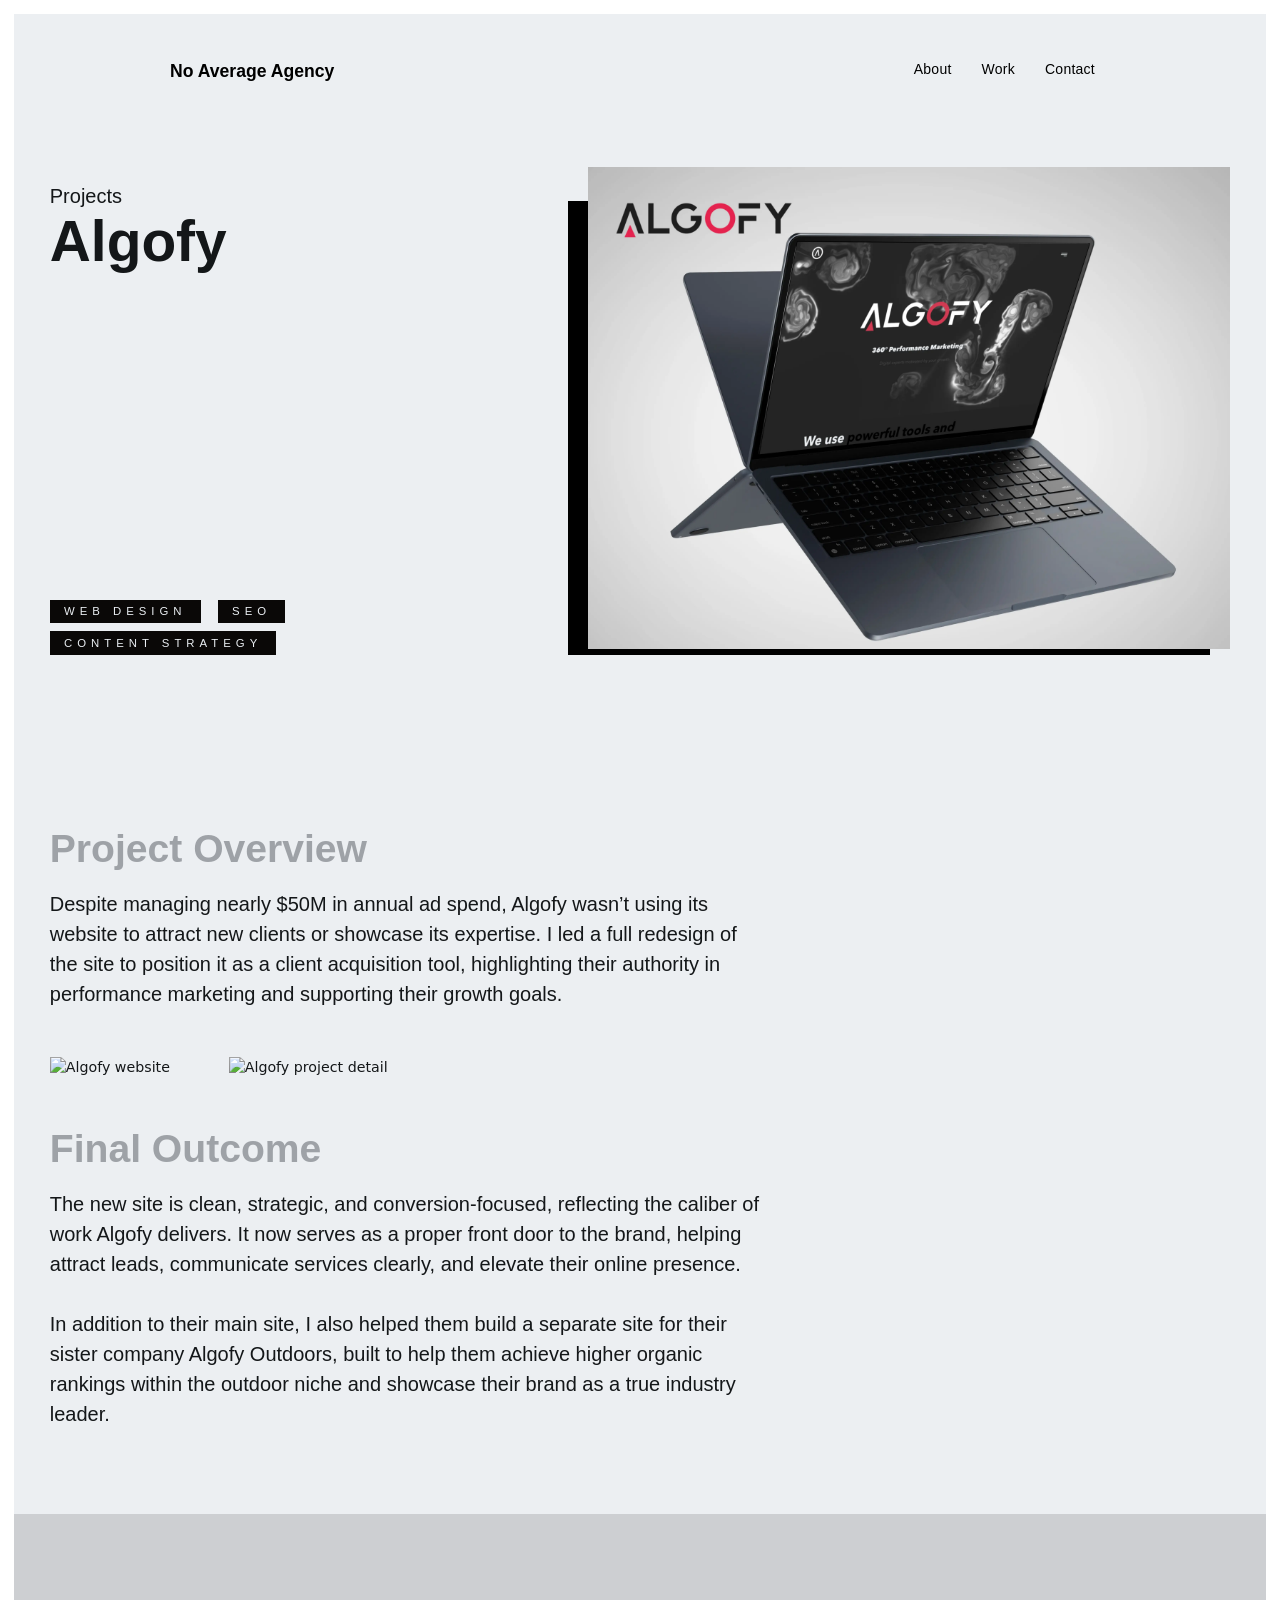
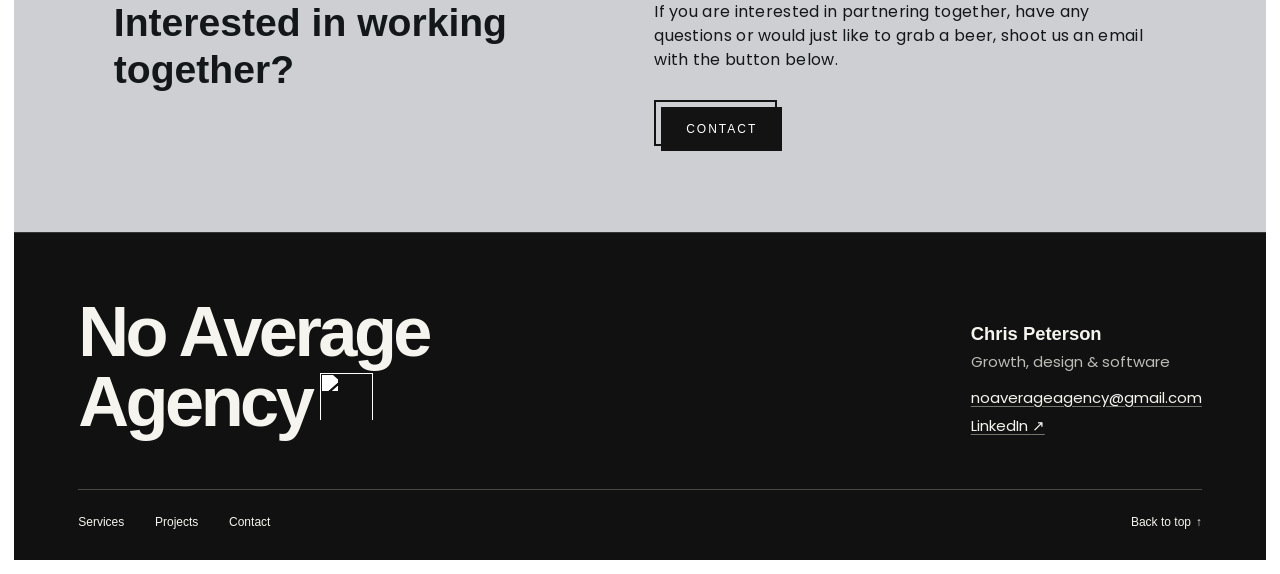
==== commit aae0c280: "Give the agency footer a contact signature and finish the white page frame" ====
--- a/projects/algofy/index.html
+++ b/projects/algofy/index.html
@@ -20,7 +20,7 @@
     <script src="/js/agency.js" defer></script>
   </head>
   <body class="body project-page">
-    <div class="page-wrapper">
+    <div class="page-wrapper" id="top">
       <div class="navbar-logo-left">
         <div
           class="navbar-logo-left-container shadow-three w-nav"
@@ -170,27 +170,28 @@
             </div>
           </div>
         </div>
-        <footer class="section-footer">
-          <div class="container-large contact-flex-container">
-            <div class="f50 flexvl">
-              <a class="navbar-brand footer w-nav-brand w--current" href="/"
-                ><div class="footer-logo-text">No Average Agency</div>
-                <img
-                  alt=""
-                  class="footer-logo-image"
-                  loading="lazy"
-                  src="/images/webclip.png"
-                  width="256"
-              /></a>
-            </div>
-            <div class="footer-container-r">
-              <a class="nav-link" href="/#services">Services</a
-              ><a class="nav-link" href="/#work">Projects</a
-              ><a class="nav-link" href="#contact">Contact</a>
-            </div>
+      </main>
+      <footer id="footer" class="agency-footer" aria-label="Agency information">
+        <div class="agency-footer-inner">
+          <div class="agency-footer-main">
+            <a class="agency-footer-brand" href="/" aria-label="No Average Agency home">
+              No Average<br>Agency<img src="/images/webclip.png" alt="" width="256" height="256">
+            </a>
+            <address class="agency-footer-contact">
+              <strong>Chris Peterson</strong>
+              <span>Growth, design &amp; software</span>
+              <a href="mailto:noaverageagency@gmail.com">noaverageagency@gmail.com</a>
+              <a href="https://www.linkedin.com/in/chris-peterson95/">LinkedIn <span aria-hidden="true">↗</span></a>
+            </address>
           </div>
-        </footer>
-      </main>
+          <nav class="agency-footer-nav" aria-label="Footer">
+            <a href="/#services">Services</a>
+            <a href="/#work">Projects</a>
+            <a href="#contact">Contact</a>
+            <a href="#top">Back to top <span aria-hidden="true">↑</span></a>
+          </nav>
+        </div>
+      </footer>
     </div>
   </body>
 </html>
--- a/css/agency.css
+++ b/css/agency.css
@@ -10,6 +10,22 @@
 a:focus-visible, button:focus-visible { outline: 3px solid currentColor; outline-offset: 3px; }
 .container-large, .container-xlarge { margin-inline: auto; }
 .page-wrapper { position: relative; }
+/* Keep the wrapper's bottom margin inside the white page frame. */
+.home-page, .project-page, .service-page { display: flow-root; }
+
+/* The Webflow cursor-block inverts the pixels directly beneath it. */
+body > .cursor-block {
+  position: fixed;
+  inset: 0 auto auto 0;
+  z-index: 1000;
+  width: 20px;
+  height: 20px;
+  padding: 0;
+  border-radius: 50%;
+  box-shadow: inset 0 0 0 1px rgb(255 255 255 / 18%), 0 0 0 1px rgb(0 0 0 / 18%);
+}
+html.has-dot-cursor, html.has-dot-cursor * { cursor: none !important; }
+
 .title-container { background: #b7c2d3 url("/images/hero-still.webp") center / cover; }
 .title-container.is-animated { background: #eceff2; }
 .canvas { visibility: hidden; }
@@ -37,9 +53,62 @@
 .project-list .tags-container { margin-top: .25rem; }
 .about-side-div h2 .h2-heading-large { font-size: inherit; }
 .about-side-div .relative { white-space: nowrap; }
-.service-link { gap: 1rem; }
-.service-heading { white-space: normal; }
+.about-side-div.img { min-width: 0; margin-right: 0; }
+.about-animation {
+  display: block;
+  pointer-events: none;
+  width: 100%;
+  height: auto;
+  max-height: 500px;
+  object-fit: contain;
+  background-color: #000;
+}
+/* The section already inverts its colors. A second inversion makes the active row light. */
+.service-link, .service-link:hover {
+  gap: 1rem;
+  padding: var(--service-padding, 2em);
+  background: transparent;
+  filter: none;
+  transition: none;
+}
 .service-link img { flex: none; }
+.service-heading {
+  position: relative;
+  flex: 1;
+  min-width: 0;
+  overflow: hidden;
+  padding: 0;
+  white-space: normal;
+}
+.service-name, .service-ticker { transition: opacity 160ms ease; }
+.service-ticker {
+  display: flex;
+  align-items: center;
+  position: absolute;
+  inset: 0 auto 0 0;
+  width: max-content;
+  white-space: nowrap;
+  opacity: 0;
+  pointer-events: none;
+}
+.service-ticker > span { flex: none; padding-inline-end: .45em; }
+.service-link:focus-visible {
+  background: #edeff2;
+  filter: invert(1);
+  outline: 2px solid currentColor;
+  outline-offset: -3px;
+}
+@media (hover: hover) and (pointer: fine) {
+  .service-link:hover { background: #edeff2; filter: invert(1); }
+}
+@media (hover: hover) and (pointer: fine) and (prefers-reduced-motion: no-preference) {
+  .service-ticker {
+    animation: service-scroll var(--word-time, 2s) linear infinite paused;
+  }
+  .service-link:hover .service-name { opacity: 0; }
+  .service-link:hover .service-ticker { opacity: 1; animation-play-state: running; }
+}
+@keyframes service-scroll { to { transform: translateX(var(--word-offset)); } }
 .section-cta-2 .div-block-9 { position: relative; }
 .spline-scene { pointer-events: none; }
 .spline-scene canvas { display: block; width: 100%; height: 100%; }
@@ -47,9 +116,69 @@
 .section-cta-2 .marquee-wrap { width: max-content; align-items: center; }
 .marquee-img2 { height: auto; align-self: center; }
 @keyframes marquee-scroll { to { transform: translateX(-100%); } }
+
+.agency-footer {
+  background: #101110;
+  color: #f5f4ee;
+  border-top: 1px solid #353633;
+  padding: clamp(2rem, 5vw, 5rem) clamp(1.25rem, 5vw, 5rem) 1rem;
+}
+.agency-footer-inner { max-width: 76rem; margin-inline: auto; }
+.agency-footer-main {
+  display: flex;
+  align-items: flex-end;
+  justify-content: space-between;
+  gap: 2rem;
+  padding-bottom: clamp(2rem, 4vw, 4rem);
+}
+.agency-footer-brand {
+  display: block;
+  font: 700 clamp(2.5rem, 5.5vw, 5rem)/1 LemonMilk, sans-serif;
+  letter-spacing: -.05em;
+}
+.agency-footer-brand img {
+  width: .75em;
+  height: .75em;
+  margin-left: .12em;
+  vertical-align: baseline;
+  filter: brightness(0) invert(1);
+}
+.agency-footer-contact {
+  display: grid;
+  justify-items: start;
+  gap: .35rem;
+  margin: 0;
+  font: normal .9375rem/1.5 Poppins, sans-serif;
+}
+.agency-footer-contact strong { font: 700 1.15rem/1.2 LemonMilk, sans-serif; }
+.agency-footer-contact > span { color: #bcbdb6; margin-bottom: .5rem; }
+.agency-footer-contact a {
+  text-decoration: underline;
+  text-decoration-color: #73766c;
+  text-underline-offset: .22em;
+}
+.agency-footer-contact a:hover { text-decoration-color: currentColor; }
+.agency-footer-nav {
+  display: flex;
+  flex-wrap: wrap;
+  align-items: center;
+  gap: 0 clamp(.75rem, 2.4vw, 2.5rem);
+  border-top: 1px solid #4a4b46;
+  padding-top: .65rem;
+  font: 400 .75rem/1.4 LemonMilk, sans-serif;
+}
+.agency-footer-nav a { display: inline-flex; align-items: center; gap: .4em; min-height: 44px; }
+.agency-footer-nav a:last-child { margin-left: auto; }
+.agency-footer-nav a:hover { text-decoration: underline; text-underline-offset: .25em; }
+@media (max-width: 650px) {
+  .agency-footer-main { flex-direction: column; align-items: flex-start; }
+  .agency-footer-brand { font-size: clamp(2rem, 10vw, 3rem); }
+  .agency-footer-nav { font-size: .68rem; }
+}
 @media (min-width: 1620px) { body { font-size: 18px; } }
 
 @media (max-width: 991px) {
+  .service-link { --service-padding: 1.5rem; }
   .navbar-wrapper { position: relative; }
   .menu-button { display: block; background: transparent; border: 0; }
   .navbar-wrapper .nav-menu-wrapper { display: none; }
@@ -65,7 +194,7 @@
   .project-page .navbar-logo-left:has(.is-open) { filter: none; }
   .project-page .navbar-logo-left:has(.is-open) .navbar-brand,
   .project-page .menu-button[aria-expanded="true"] { filter: invert(1); }
-  .about-side-div.img { width: 100%; }
+  .about-side-div.img { width: 100%; margin-inline: 0; }
 }
 @media (max-width: 767px) {
   .section-hero { height: 100svh; }
@@ -73,7 +202,7 @@
   .project-card { position: relative; top: auto; margin-bottom: 2.5rem; }
   .project-card .pcard-text { inset: auto; }
   .pcard-bg, .pcard-bg:hover { aspect-ratio: 4/3; }
-  .service-link, .service-link:hover { padding: 1rem 0; }
+  .service-link { --service-padding: 1rem 0; }
   .service-link img { width: 1.65rem; }
   .service-heading { font-size: clamp(1.1rem, 5.2vw, 2rem); }
   .section-service-hero h1, .project-hero-heading-container h1 { overflow-wrap: anywhere; }
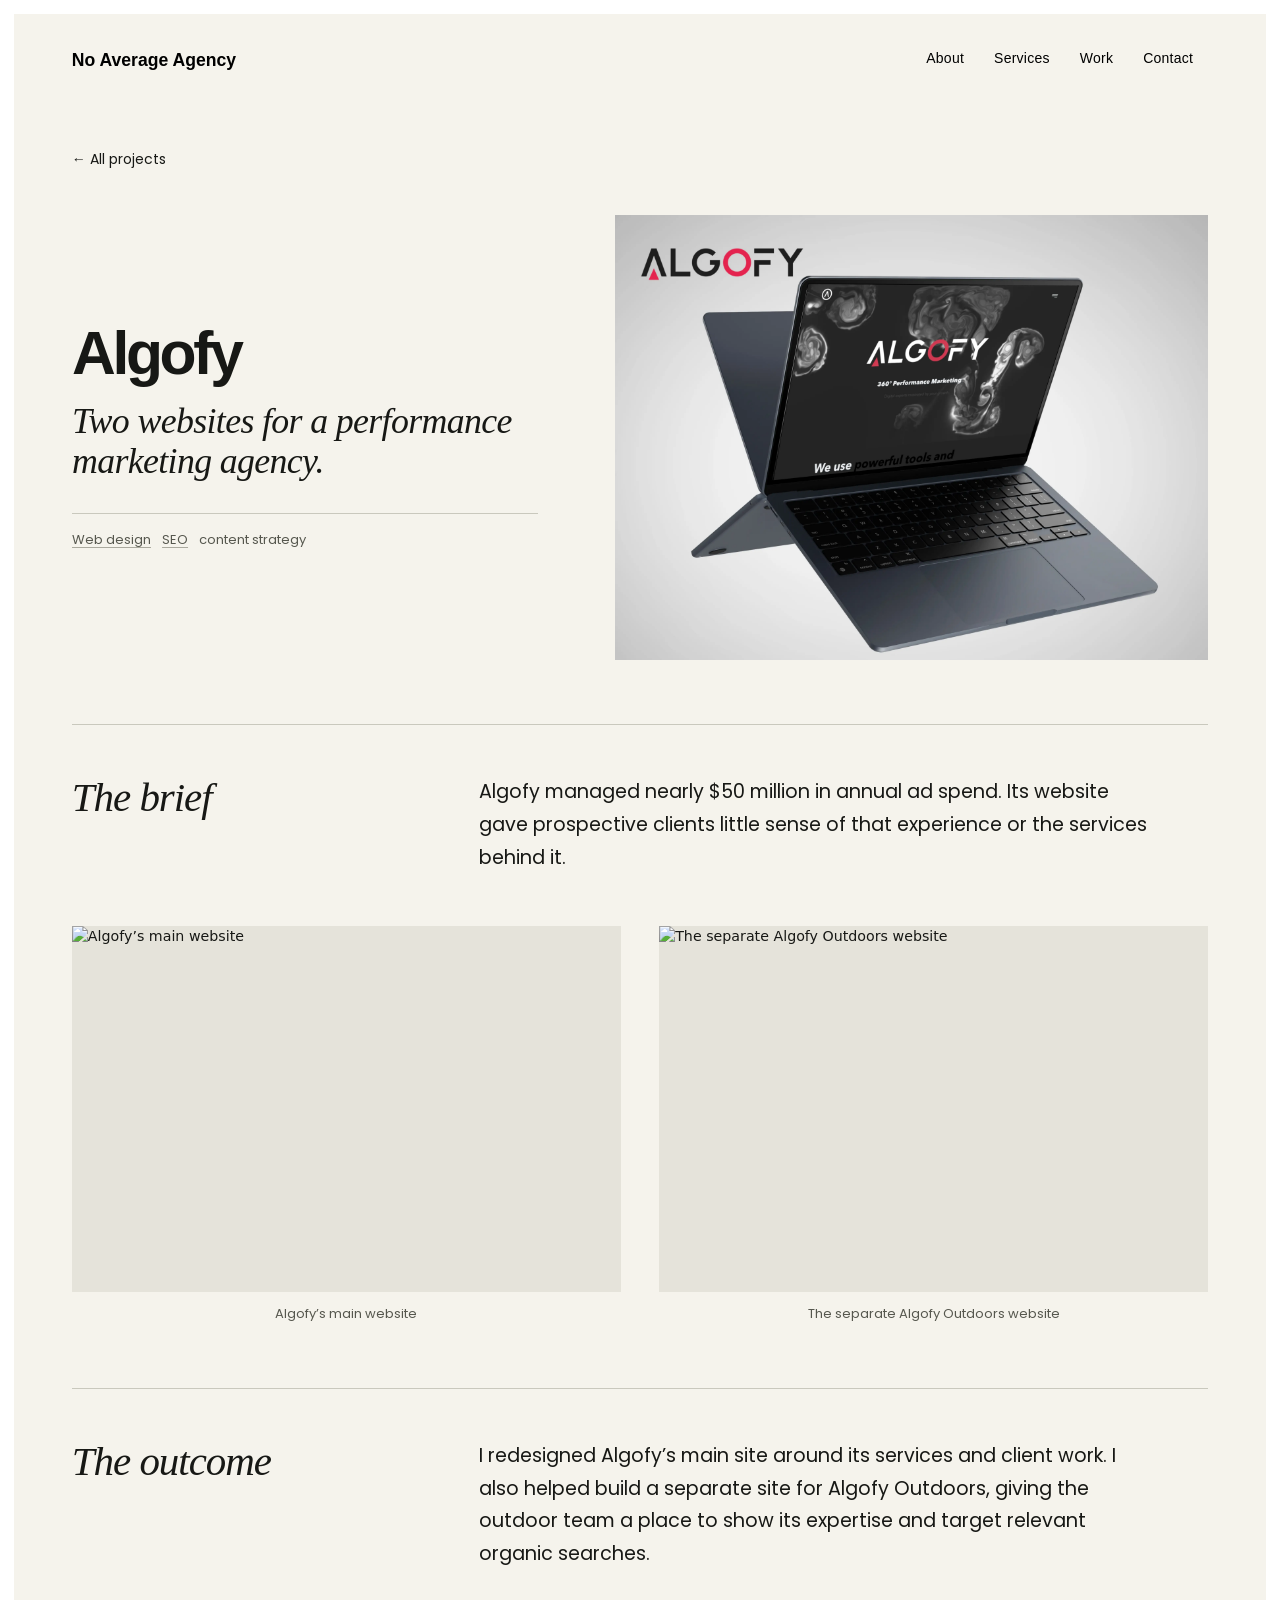
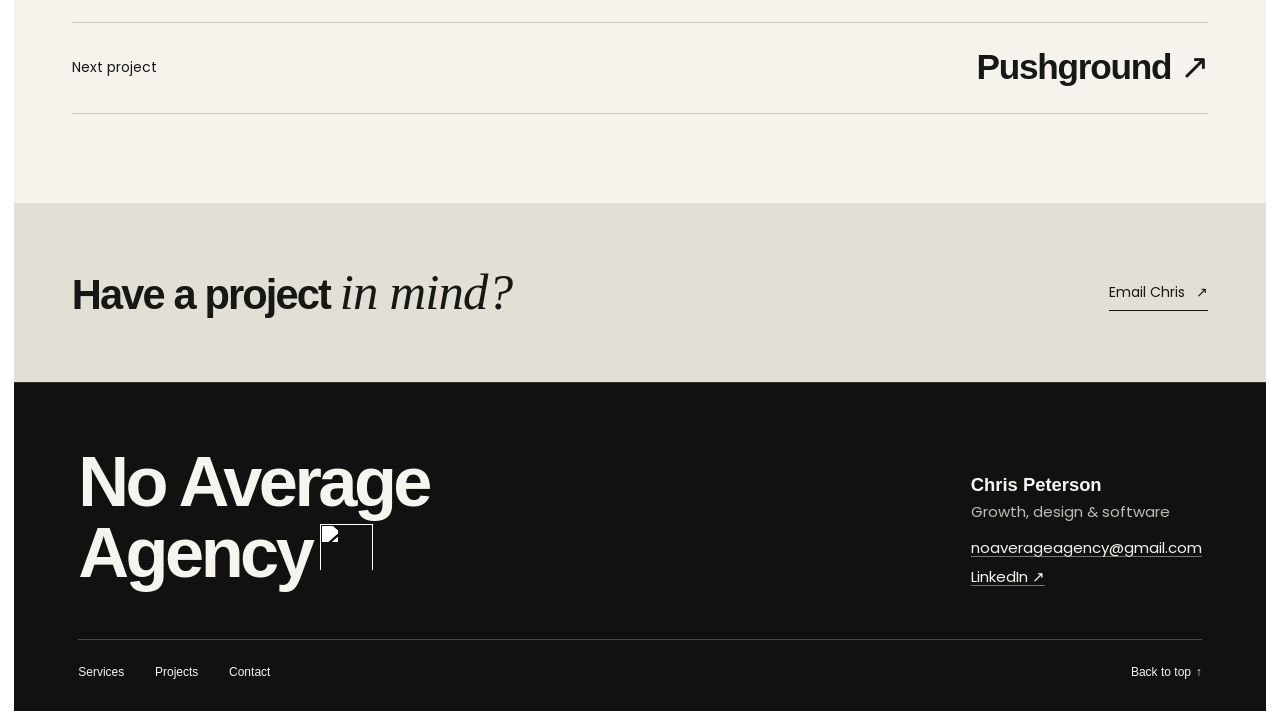
==== commit d2a80596: "Refine the agency portfolio, services, and case studies" ====
--- a/projects/algofy/index.html
+++ b/projects/algofy/index.html
@@ -6,12 +6,12 @@
     <title>Algofy | No Average Agency</title>
     <meta
       name="description"
-      content="Despite managing nearly $50M in annual ad spend, Algofy wasn’t using its website to attract new clients or showcase its expertise. I led a full redesign of the site to position it as a client acquisition tool, highlighting their authority in performance marketing and supporting their growth goals."
+      content="Algofy managed nearly $50 million in annual ad spend. Its website gave prospective clients little sense of that experience or the services behind it."
     />
     <meta property="og:title" content="Algofy | No Average Agency" />
     <meta
       property="og:description"
-      content="Despite managing nearly $50M in annual ad spend, Algofy wasn’t using its website to attract new clients or showcase its expertise. I led a full redesign of the site to position it as a client acquisition tool, highlighting their authority in performance marketing and supporting their growth goals."
+      content="Algofy managed nearly $50 million in annual ad spend. Its website gave prospective clients little sense of that experience or the services behind it."
     />
     <link rel="icon" href="/images/favicon.png" />
     <link rel="apple-touch-icon" href="/images/webclip.png" />
@@ -46,11 +46,12 @@
                   <li class="nav-li">
                     <a class="nav-link" href="/#about">About</a>
                   </li>
+                  <li class="nav-li"><a class="nav-link" href="/#services">Services</a></li>
                   <li class="nav-li">
                     <a class="nav-link" href="/#work">Work</a>
                   </li>
                   <li class="nav-li">
-                    <a class="nav-link" href="/#contact">Contact</a>
+                    <a class="nav-link" href="#contact">Contact</a>
                   </li>
                 </ul>
               </nav>
@@ -68,108 +69,33 @@
         </div>
       </div>
       <main class="main-wrapper">
-        <section class="section-project-hero page-padding section-spacing">
-          <div class="container-xlarge flex-vertical-center">
-            <div class="w-layout-hflex project-hero-container">
-              <div class="w-layout-vflex project-hero-heading-container">
-                <div class="tagline animate-scroll-grow-1st">Projects</div>
-                <h1 class="h1-heading-xlarge animate-scroll-grow-2nd">
-                  Algofy
-                </h1>
-                <div class="tags-container">
-                  <div class="work-tag animate-scroll-grow-1st">
-                    <div>Web Design</div>
-                  </div>
-                  <div class="work-tag animate-scroll-grow-2nd">
-                    <div>SEO</div>
-                  </div>
-                  <div class="work-tag animate-scroll-grow-3rd">
-                    <div>Content strategy</div>
-                  </div>
-                </div>
-              </div>
-              <img
-                alt="Algofy website design"
-                class="project-hero-img animate-scroll-grow-3rd"
-                src="/images/algofy-cover.webp"
-              />
+        <section class="case-intro">
+          <div class="content-width">
+            <a href="/#work" class="back-link">← All projects</a>
+            <div class="case-header">
+              <div><h1>Algofy</h1><p class="serif-lead">Two websites for a performance marketing agency.</p></div>
+              <ul class="case-disciplines" aria-label="Services on this project"><li><a href="/services/web-design/">Web design</a></li><li><a href="/services/seo/">SEO</a></li><li>content strategy</li></ul>
             </div>
-            <div class="max-width-large"></div>
+            <img class="case-cover" src="/images/algofy-cover.webp" alt="Algofy website design" width="1200" height="900">
           </div>
         </section>
-        <section class="section-project-overview page-padding section-spacing">
-          <div class="container-xlarge flex-vertical-center">
-            <div class="max-width-full">
-              <h2 class="h2-heading-large text-color-muted">
-                Project Overview
-              </h2>
-              <p class="project-decription">
-                Despite managing nearly $50M in annual ad spend, Algofy wasn’t
-                using its website to attract new clients or showcase its
-                expertise. I led a full redesign of the site to position it as a
-                client acquisition tool, highlighting their authority in
-                performance marketing and supporting their growth goals.
-              </p>
+        <div class="case-story">
+          <div class="content-width">
+            <section class="story-row"><h2>The brief</h2><p>Algofy managed nearly $50 million in annual ad spend. Its website gave prospective clients little sense of that experience or the services behind it.</p></section>
+            <div class="case-gallery">
+              <figure><img loading="lazy" src="/images/Algofy---Website-Build.png" alt="Algofy’s main website" width="1200" height="1000"><figcaption>Algofy’s main website</figcaption></figure>
+              <figure><img loading="lazy" src="/images/Algofy-Outdoors---Website-Build.png" alt="The separate Algofy Outdoors website" width="1200" height="1000"><figcaption>The separate Algofy Outdoors website</figcaption></figure>
             </div>
-            <div
-              class="w-layout-layout quick-stack-2 wf-layout-layout"
-              id="w-node-e119edaf-d8fc-4d01-5a45-c41e6188d900-03cb21b2"
-            >
-              <div class="w-layout-cell">
-                <img
-                  alt="Algofy website"
-                  class="image-2 animate-scroll-grow-1st"
-                  loading="lazy"
-                  src="/images/Algofy---Website-Build.png"
-                />
-              </div>
-              <div class="w-layout-cell">
-                <img
-                  alt="Algofy project detail"
-                  class="image-2 animate-scroll-grow-1st"
-                  loading="lazy"
-                  src="/images/Algofy-Outdoors---Website-Build.png"
-                />
-              </div>
-            </div>
-            <div class="max-width-full">
-              <h2 class="h2-heading-large text-color-muted">Final Outcome</h2>
-              <p class="project-decription">
-                The new site is clean, strategic, and conversion-focused,
-                reflecting the caliber of work Algofy delivers. It now serves as
-                a proper front door to the brand, helping attract leads,
-                communicate services clearly, and elevate their online
-                presence.<br /><br />In addition to their main site, I also
-                helped them build a separate site for their sister company
-                Algofy Outdoors, built to help them achieve higher organic
-                rankings within the outdoor niche and showcase their brand as a
-                true industry leader.
-              </p>
-            </div>
+            <section class="story-row"><h2>The outcome</h2><div><p>I redesigned Algofy’s main site around its services and client work. I also helped build a separate site for Algofy Outdoors, giving the outdoor team a place to show its expertise and target relevant organic searches.</p></div></section>
+            <a class="next-project" href="/projects/pushground/"><span>Next project</span><strong>Pushground <span aria-hidden="true">↗</span></strong></a>
+          </div>
+        </div>
+        <section id="contact" class="inquiry">
+          <div class="content-width inquiry-inner">
+            <h2>Have a project <em>in mind?</em></h2>
+            <a class="editorial-link" id="contact-button" href="mailto:noaverageagency@gmail.com?subject=Project%20inquiry">Email Chris <span aria-hidden="true">↗</span></a>
           </div>
         </section>
-        <div class="section-cta section-spacing page-padding" id="contact">
-          <div class="container-large contact-flex-container">
-            <div class="f50">
-              <h2 class="h2-heading-large">Interested in working together?</h2>
-            </div>
-            <div class="f50">
-              <p class="contact-p">
-                If you are interested in partnering together, have any questions
-                or would just like to grab a beer, shoot us an email with the
-                button below.
-              </p>
-              <div class="button-border margin-top margin-medium">
-                <a
-                  class="button-primary w-button"
-                  id="contact-button"
-                  href="mailto:noaverageagency@gmail.com?subject=Let's%20get%20down%20to%20business!"
-                  >Contact</a
-                >
-              </div>
-            </div>
-          </div>
-        </div>
       </main>
       <footer id="footer" class="agency-footer" aria-label="Agency information">
         <div class="agency-footer-inner">
--- a/css/agency.css
+++ b/css/agency.css
@@ -35,25 +35,6 @@
 .logo-img { user-select: none; }
 .project-page .navbar-logo-left, .service-page .navbar-logo-left { mix-blend-mode: normal; }
 .project-page .navbar-logo-left { filter: invert(1); }
-.project-hero-img { object-fit: cover; background-image: none; }
-.project-list { max-width: 72rem; margin: auto; }
-.project-card { display: block; }
-.project-card:focus-visible { outline-color: #9ac4ff; }
-.project-card:last-child { margin-bottom: 0; }
-.project-card .pcard-bg { transition: transform .3s ease-out; }
-.project-card:hover .pcard-bg, .project-card:focus-visible .pcard-bg { transform: scale(1.035); }
-.project-card .work-p { display: none; }
-.pcard-text::after {
-  content: "↗";
-  position: absolute;
-  inset: .6rem 1rem auto auto;
-  font: 1.4rem system-ui, sans-serif;
-}
-.project-card .pcard-text { padding-right: 3rem; }
-.project-list .tags-container { margin-top: .25rem; }
-.about-side-div h2 .h2-heading-large { font-size: inherit; }
-.about-side-div .relative { white-space: nowrap; }
-.about-side-div.img { min-width: 0; margin-right: 0; }
 .about-animation {
   display: block;
   pointer-events: none;
@@ -110,9 +91,34 @@
 }
 @keyframes service-scroll { to { transform: translateX(var(--word-offset)); } }
 .section-cta-2 .div-block-9 { position: relative; }
-.spline-scene { pointer-events: none; }
-.spline-scene canvas { display: block; width: 100%; height: 100%; }
+/* Let the hand receive pointer movement through the overlaid text. */
+.section-cta-2 .marquee, .section-cta-2 .div-block-9 { pointer-events: none; }
+.section-cta-2 #contact-button { pointer-events: auto; }
+.spline-scene canvas { display: block; width: 100%; height: 100%; touch-action: pan-y pinch-zoom; }
+@media (hover: none) and (pointer: coarse) {
+  .spline-scene canvas { pointer-events: none; }
+}
 .marquee-set { flex: none; animation: marquee-scroll 28s linear infinite; }
+/* Keep each copy on the same pixel grid when the loop wraps. */
+.project-logos { font-size: round(1em, 1px); }
+.project-logos .marquee-set {
+  display: flex;
+  min-width: 100%;
+  animation-duration: 70s;
+}
+.project-logos .marquee-wrap {
+  flex: auto;
+  width: max-content;
+  align-items: center;
+  justify-content: space-around;
+}
+.project-logos .marquee-img {
+  flex: none;
+  aspect-ratio: 576 / 131;
+  object-fit: contain;
+}
+/* The five original logo files have transparent margins baked into the artwork. */
+.project-logos .unpadded-wordmark { padding-inline: 2.4em; }
 .section-cta-2 .marquee-wrap { width: max-content; align-items: center; }
 .marquee-img2 { height: auto; align-self: center; }
 @keyframes marquee-scroll { to { transform: translateX(-100%); } }
@@ -194,43 +200,265 @@
   .project-page .navbar-logo-left:has(.is-open) { filter: none; }
   .project-page .navbar-logo-left:has(.is-open) .navbar-brand,
   .project-page .menu-button[aria-expanded="true"] { filter: invert(1); }
-  .about-side-div.img { width: 100%; margin-inline: 0; }
 }
 @media (max-width: 767px) {
-  .section-hero { height: 100svh; }
-  .title-container { position: relative; height: 100%; }
-  .project-card { position: relative; top: auto; margin-bottom: 2.5rem; }
-  .project-card .pcard-text { inset: auto; }
-  .pcard-bg, .pcard-bg:hover { aspect-ratio: 4/3; }
+  .section-hero .heading-display-large { max-width: none; font-size: 4em; }
   .service-link { --service-padding: 1rem 0; }
   .service-link img { width: 1.65rem; }
   .service-heading { font-size: clamp(1.1rem, 5.2vw, 2rem); }
-  .section-service-hero h1, .project-hero-heading-container h1 { overflow-wrap: anywhere; }
   .section-cta-2 .marquee-img2 { width: 3rem; }
 }
 @media (prefers-reduced-motion: reduce) {
   *, *::before, *::after { animation-duration: .01ms !important; animation-iteration-count: 1 !important; transition-duration: .01ms !important; }
+  .project-logos .marquee-set { width: 100%; animation: none; }
+  .project-logos [aria-hidden="true"], .project-logos .marquee-shadding-left, .project-logos .marquee-shadding-right { display: none; }
+  .project-logos .marquee-wrap { width: 100%; flex-wrap: wrap; justify-content: center; row-gap: 1rem; }
+  .project-logos .marquee-img { width: min(20em, 40%); }
+  .project-logos .unpadded-wordmark { padding-inline: min(2.4em, 4.8%); }
   .section-hero { height: 100svh; }
-  .project-card { position: relative; top: 0; }
-}
-
-.section-service-hero.page-padding.section-spacing,
-.section-project-hero.page-padding.section-spacing {
-  padding-top: clamp(8.5rem, 13vw, 12rem);
-}
-.project-hero-container {
+  .title-container { position: relative; height: 100%; }
+}
+
+@font-face {
+  font-family: "Instrument Serif";
+  src: url("/fonts/instrument-serif-italic.woff2") format("woff2");
+  font-style: italic;
+  font-weight: 400;
+  font-display: swap;
+}
+:root {
+  --ink: #171815;
+  --paper: #f5f3ec;
+  --rule: #c9c8bd;
+  --gutter: clamp(1.25rem, 4.5vw, 5.25rem);
+  --measure: min(calc(100% - 2 * var(--gutter)), 76rem);
+  --space: clamp(3.75rem, 7vw, 7.5rem);
+  --display: LemonMilk, sans-serif;
+  --reading: Poppins, sans-serif;
+  --serif: "Instrument Serif", Georgia, serif;
+}
+.content-width { width: var(--measure); margin-inline: auto; }
+.navbar-logo-left-container.shadow-three {
+  width: var(--measure);
+  max-width: none;
+  padding: clamp(1.15rem, 2.5vw, 2.5rem) 0;
+}
+.navbar-logo-left-container .container { max-width: none; }
+.navbar-brand:hover { letter-spacing: 0; }
+.nav-link:hover { text-shadow: none; text-decoration: underline; text-underline-offset: .4em; }
+.keep-together { white-space: nowrap; }
+.body-copy, .project-caption p, .scope-list dd, .story-row p {
+  font: 400 1rem/1.7 var(--reading);
+  text-wrap: pretty;
+}
+.editorial-link, .project-action, .back-link {
+  width: fit-content;
+  display: inline-flex;
+  align-items: center;
+  gap: .8em;
+  font: 400 .875rem/1.45 var(--reading);
+  padding: .45rem 0;
+  border-bottom: 1px solid currentColor;
+}
+.editorial-link span, .project-action span { transition: transform .22s ease; }
+.editorial-link:hover span, .project-card:hover .project-action span { transform: translate(.15em,-.15em); }
+
+/* The gallery and service index share the same left edge as the navigation. */
+.home-page #about {
+  padding: var(--space) 0;
+  background: #000;
+  color: var(--paper);
+}
+#about .about-flex-container {
+  width: var(--measure);
+  max-width: none;
   display: grid;
-  grid-template-columns: minmax(0, .85fr) minmax(0, 1.15fr);
-  gap: clamp(2rem, 5vw, 5rem);
-  align-items: center;
-}
-.project-hero-heading-container { justify-content: center; }
-.project-hero-img { min-width: 0; }
-@media (max-width: 991px) {
-  .project-hero-container { grid-template-columns: minmax(0, 1fr); }
-  .project-hero-container .project-hero-img { width: calc(100% - 1.25rem); margin-left: 1.25rem; }
-  .service-page .section-service-hero h1.h1-heading-xlarge.vw {
-    font-size: clamp(2rem, 9vw, 5rem);
-    overflow-wrap: normal;
-  }
-}
+  grid-template-columns: minmax(0, 1.12fr) minmax(0, .88fr);
+  align-items: center;
+  gap: clamp(1.5rem, 4vw, 4rem);
+}
+#about .about-side-div { width: 100%; min-width: 0; margin: 0; }
+#about h2, .inquiry h2 {
+  font: 700 clamp(2rem, 4.1vw, 4rem)/1.08 var(--display);
+  letter-spacing: -.045em;
+  text-wrap: balance;
+}
+#about h2 em, .inquiry h2 em {
+  display: block;
+  font: italic 400 1.22em/1 var(--serif);
+  text-transform: none;
+  letter-spacing: -.016em;
+}
+#about .body-copy { max-width: 43ch; color: #c1c1b9; margin: 1.5rem 0 1rem; }
+#about .about-animation { max-height: 29rem; }
+.home-page #services { padding: 0 0 var(--space); }
+#services .work-flex-container, #work .page-padding > .container-large {
+  width: var(--measure);
+  max-width: none;
+  margin: 0 auto;
+}
+#services h2, #work h2 {
+  color: #31312a;
+  font: italic 400 clamp(2rem, 3.1vw, 3.25rem)/1.1 var(--serif);
+  letter-spacing: -.018em;
+  text-transform: none;
+  margin: 0 0 clamp(1.35rem, 2.3vw, 2.25rem);
+}
+#services .service-link {
+  --service-padding: clamp(.95rem, 1.9vw, 1.8rem) clamp(.1rem, 1.4vw, 1.5rem);
+  border-top: 1px solid #c5c5c1;
+}
+#services .service-link:last-child { border-bottom: 1px solid #c5c5c1; }
+#services .service-heading { font-size: clamp(1.2rem, 3.1vw, 3.25rem); letter-spacing: -.045em; }
+.home-page #work { padding: 0 0 clamp(2.75rem, 5vw, 5rem); }
+#work > .page-padding { padding: 0; }
+.work-gallery, .case-intro, .service-scope, .case-story { background: var(--paper); color: var(--ink); }
+.work-gallery { padding-block: var(--space); }
+.project-list {
+  display: grid;
+  grid-template-columns: repeat(3, minmax(0, 1fr));
+  gap: clamp(2rem, 5vw, 5rem) clamp(1.25rem, 2.5vw, 2.5rem);
+}
+.work-gallery .project-card {
+  display: flex; flex-direction: column;
+  position: relative; top: auto;
+  aspect-ratio: auto; max-width: none;
+  margin: 0; overflow: visible;
+}
+.project-art { overflow: hidden; background: #e6e4dd; }
+.project-art img, .case-cover, .service-example img {
+  display: block; width: 100%; height: auto; aspect-ratio: 4/3; object-fit: contain;
+}
+.project-art img { transition: transform .45s cubic-bezier(.22,.61,.36,1); }
+@media (hover: hover) and (pointer: fine) {
+  .project-card:hover .project-art img { transform: scale(1.025); }
+}
+.project-caption { padding-top: 1.2rem; display: flex; flex-direction: column; align-items: flex-start; flex: 1; }
+.project-caption h3 { font: 700 clamp(1.35rem, 2.1vw, 2.1rem)/1.13 var(--display); letter-spacing: -.04em; }
+.project-caption p { max-width: 32ch; color: #515249; margin: .65rem 0 1rem; }
+.project-caption .project-action { margin-top: auto; }
+.work-gallery .project-card:first-child {
+  grid-column: 1/-1;
+  display: grid;
+  grid-template-columns: minmax(0, 1.45fr) minmax(0, 1fr);
+  align-items: center; gap: clamp(2rem, 5.5vw, 6.5rem);
+  padding-bottom: clamp(2.5rem, 5vw, 5rem);
+  border-bottom: 1px solid var(--rule);
+}
+.project-card:first-child h3 { font-size: clamp(2.25rem, 4vw, 4.5rem); }
+.project-card:first-child .project-caption { padding: 0; }
+.project-card:first-child .project-caption > p:not(.featured-result) { font: italic 400 clamp(1.65rem, 2.7vw, 3rem)/1.06 var(--serif); color: var(--ink); max-width: 22ch; }
+.project-caption .featured-result { display: grid; margin: .9rem 0 1.55rem; }
+.featured-result strong, .case-stat strong { font: italic 400 clamp(3.25rem, 5.8vw, 6rem)/1 var(--serif); color: var(--ink); letter-spacing: -.045em; }
+.featured-result span, .case-stat span, .example-caption, .case-gallery figcaption, .case-disciplines {
+  font: 400 .8125rem/1.5 var(--reading);
+}
+
+/* The service opener pairs a specific promise with a piece of client work. */
+.service-intro, .case-intro { padding-block: clamp(7.25rem, 10vw, 10rem) var(--space); }
+.service-intro { background: var(--ink); color: var(--paper); }
+.back-link { border: 0; margin-bottom: clamp(1.75rem, 3vw, 3rem); color: inherit; }
+.back-link:hover { text-decoration: underline; text-underline-offset: .3em; }
+.service-intro-grid, .case-intro > .content-width {
+  display: grid; gap: clamp(2rem, 6vw, 6rem);
+  grid-template-columns: minmax(0, 1.1fr) minmax(0, .9fr);
+  align-items: center;
+}
+.service-intro h1, .case-intro h1 {
+  font: 700 clamp(2.15rem, 5.55vw, 5.75rem)/1.02 var(--display);
+  letter-spacing: -.055em; text-wrap: balance;
+}
+.serif-lead {
+  font: italic 400 clamp(1.8rem, 2.8vw, 3.1rem)/1.1 var(--serif);
+  letter-spacing: -.018em; max-width: 25ch; margin: 1.1rem 0 0;
+  text-wrap: pretty;
+}
+.service-intro .body-copy { margin-top: 1.45rem; max-width: 46ch; color: #c4c4ba; }
+.service-example { margin: 0; min-width: 0; }
+.service-example img { background: #e5e4dd; }
+.example-caption { display: flex; justify-content: space-between; align-items: baseline; gap: .8rem; padding-top: .65rem; color: #cccac1; }
+.example-caption strong { color: var(--paper); font-weight: 600; }
+a.service-example:hover .example-caption strong { text-decoration: underline; text-underline-offset: .2em; }
+.service-scope { padding: var(--space) 0; }
+.scope-layout, .story-row {
+  display: grid; grid-template-columns: minmax(0, .72fr) minmax(0, 1.5fr);
+  gap: clamp(1.75rem, 4.5vw, 5rem);
+}
+.scope-layout > h2, .story-row h2 {
+  font: italic 400 clamp(2.1rem, 3.2vw, 3.25rem)/1.06 var(--serif);
+  letter-spacing: -.025em;
+}
+.scope-list { margin: 0; }
+.scope-item {
+  border-top: 1px solid var(--rule); display: grid;
+  grid-template-columns: minmax(0, .9fr) minmax(0, 1.25fr);
+  gap: 1.5rem; padding: clamp(1.25rem, 2.3vw, 2.25rem) 0;
+}
+.scope-item:last-child { border-bottom: 1px solid var(--rule); }
+.scope-item dt { font: 700 clamp(.9rem, 1.12vw, 1.125rem)/1.4 var(--display); letter-spacing: -.025em; }
+.scope-item dd { color: #505149; margin: 0; }
+.inquiry { padding-block: clamp(3rem, 5vw, 5rem); background: #e2e0d6; color: var(--ink); }
+.inquiry-inner { display: flex; justify-content: space-between; align-items: center; gap: 1.5rem; }
+.inquiry h2 { font-size: clamp(1.65rem, 3.25vw, 3.25rem); }
+.inquiry h2 em { display: inline; }
+.inquiry .editorial-link { flex: none; }
+
+/* A short brief, full project artwork, then the outcome. */
+.case-intro { padding-bottom: clamp(2.5rem, 5vw, 5rem); }
+.case-intro > .content-width {
+  grid-template-columns: minmax(0, .88fr) minmax(0, 1.12fr);
+  row-gap: clamp(1.6rem, 3vw, 3rem);
+}
+.case-intro .back-link { grid-column: 1/-1; margin: 0; }
+.case-header { container-type: inline-size; }
+.case-intro h1 { font-size: clamp(1.95rem, 13cqw, 5.2rem); }
+.case-header .case-disciplines {
+  display: flex; flex-wrap: wrap; list-style: none; gap: .3em .85em;
+  color: #56574e; padding: 1rem 0 0; margin: 2rem 0 0; border-top: 1px solid var(--rule);
+}
+.case-disciplines a { text-decoration: underline; text-decoration-color: #aaa99e; text-underline-offset: .24em; }
+.case-disciplines a:hover { color: var(--ink); text-decoration-color: currentColor; }
+.case-cover { background: #e6e4dd; }
+.case-story { padding-bottom: var(--space); }
+.story-row { border-top: 1px solid var(--rule); padding-block: clamp(2.25rem, 4vw, 4rem); }
+.story-row > p, .story-row > div > p:not(.case-stat) { font-size: clamp(1.05rem, 1.5vw, 1.35rem); max-width: 56ch; }
+.case-gallery { display: grid; grid-template-columns: repeat(2, minmax(0, 1fr)); gap: clamp(1rem, 3vw, 3rem); padding: 0 0 clamp(2.5rem, 5vw, 5rem); }
+.case-gallery figure { margin: 0; }
+.case-gallery figure:only-child { grid-column: 1/-1; }
+.case-gallery img { width: 100%; height: auto; aspect-ratio: 1.5; object-fit: contain; background: #e5e3da; }
+.case-gallery figure:only-child img { aspect-ratio: 2.1; }
+.case-gallery figcaption { color: #56574e; padding-top: .6rem; }
+.story-row .case-stat { display: grid; gap: .3rem; margin-bottom: 1.75rem; }
+.next-project { display: flex; align-items: center; justify-content: space-between; gap: 1rem; border-block: 1px solid var(--rule); padding-block: clamp(1rem, 2vw, 2rem); }
+.next-project > span { font: 400 .875rem/1.4 var(--reading); }
+.next-project strong { font: 700 clamp(1.2rem, 2.75vw, 2.75rem)/1.1 var(--display); letter-spacing: -.035em; }
+.next-project strong span { font: 400 1em/1 system-ui; }
+.next-project:hover strong { text-decoration: underline; text-decoration-thickness: 1px; text-underline-offset: .18em; }
+
+@media (max-width: 850px) {
+  .scope-layout { grid-template-columns: 1fr; }
+  .service-intro h1 { font-size: clamp(2.1rem, 5.1vw, 3.25rem); }
+}
+@media (max-width: 700px) {
+  #about .about-flex-container, .service-intro-grid, .case-intro > .content-width,
+  .work-gallery .project-card:first-child, .story-row { grid-template-columns: minmax(0, 1fr); }
+  #about h2 { max-width: 19ch; }
+  #about .about-animation { max-height: 20rem; }
+  .service-intro h1, .case-intro h1 { font-size: clamp(1.95rem, 8.2vw, 3.65rem); }
+  .project-list { grid-template-columns: minmax(0, 1fr); gap: 2.75rem; }
+  .work-gallery .project-card:first-child { gap: 1.2rem; }
+  .project-card:first-child .project-caption { display: grid; grid-template-columns: minmax(0,1.3fr) minmax(0,.7fr); column-gap: .9rem; }
+  .project-card:first-child .project-caption > p:not(.featured-result) { grid-column: 1; }
+  .project-caption .featured-result { grid-column: 2; grid-row: 1/3; margin: 0; align-self: center; }
+  .project-caption .featured-result strong { font-size: clamp(2.7rem, 10vw, 4.25rem); }
+  .project-caption .featured-result span { font-size: .75rem; }
+  .scope-item { gap: 1rem; }
+  .story-row { gap: 1rem; }
+  .case-gallery { grid-template-columns: minmax(0, 1fr); }
+  .case-gallery figure:only-child img { aspect-ratio: 1.5; }
+  .case-header .case-disciplines { margin-top: 1.35rem; }
+  .inquiry-inner { align-items: flex-start; flex-direction: column; }
+}
+@media (max-width: 490px) {
+  .scope-item { grid-template-columns: 1fr; gap: .4rem; }
+}
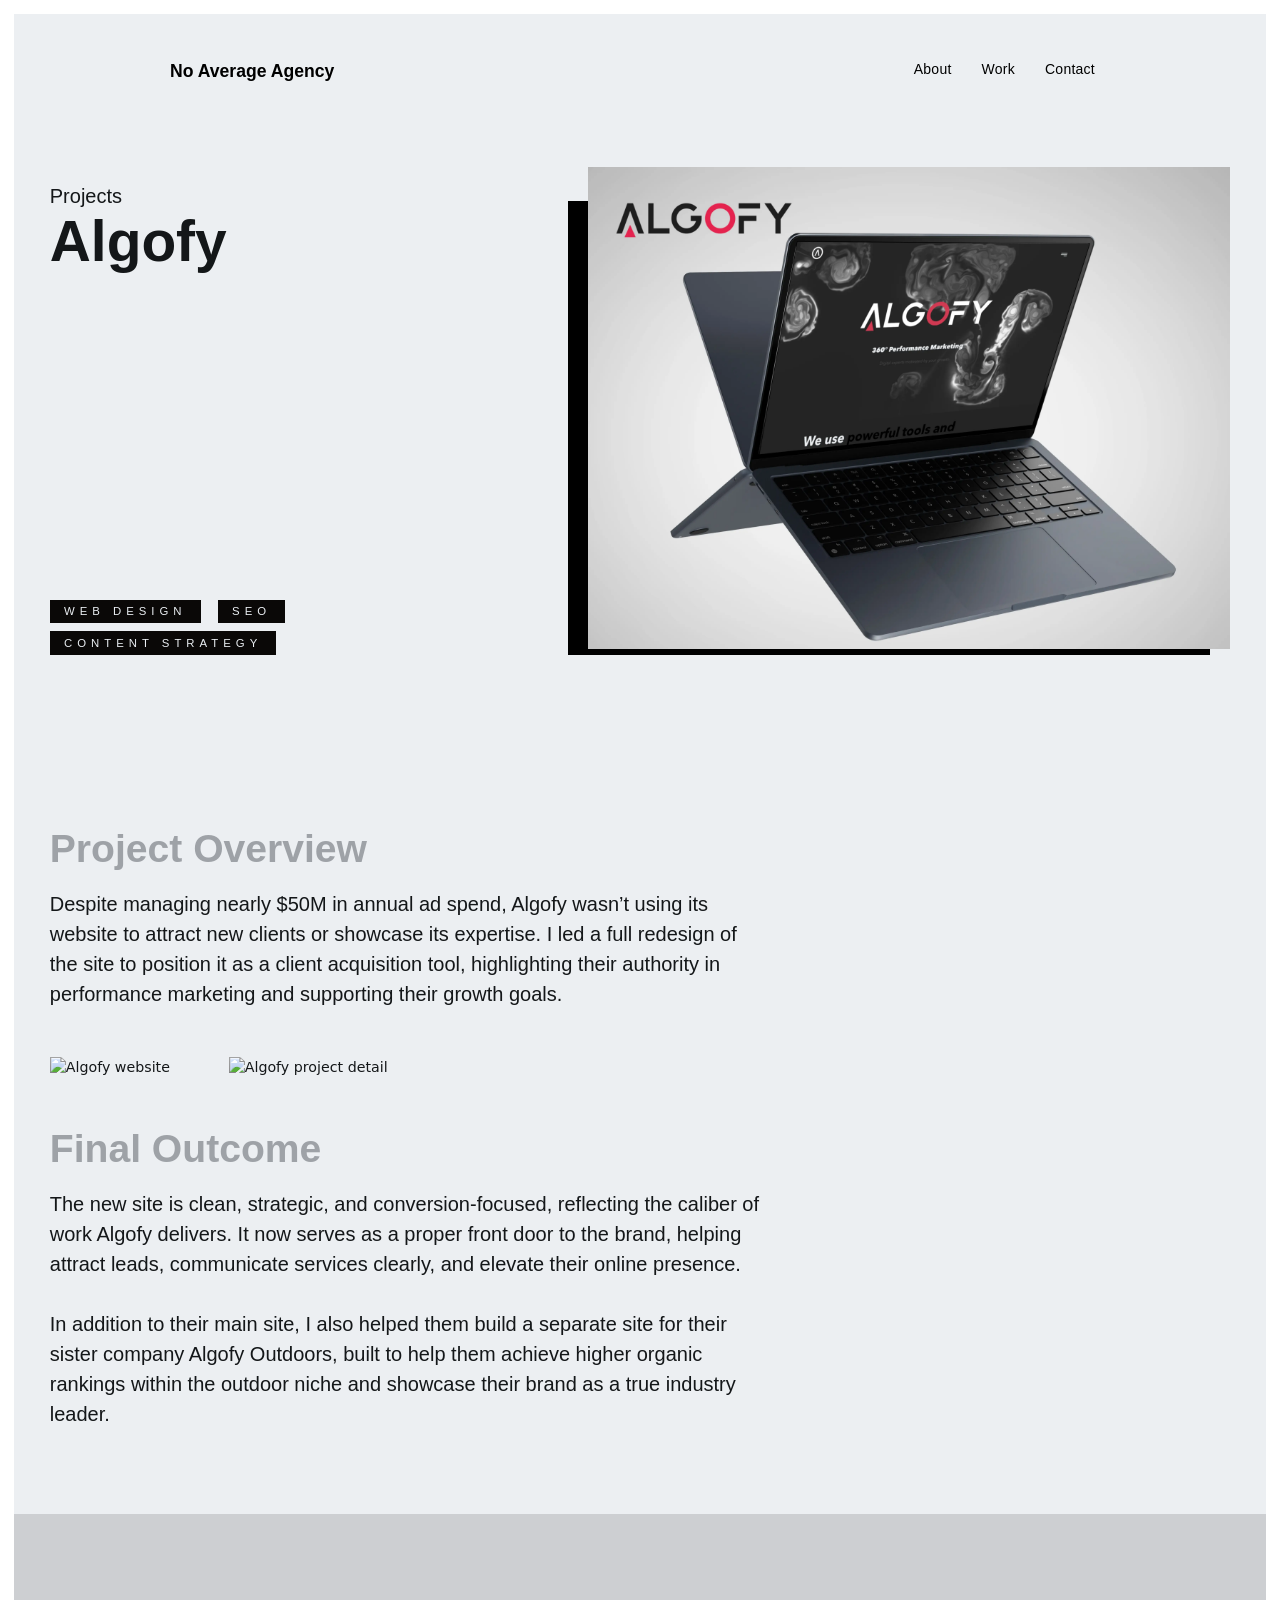
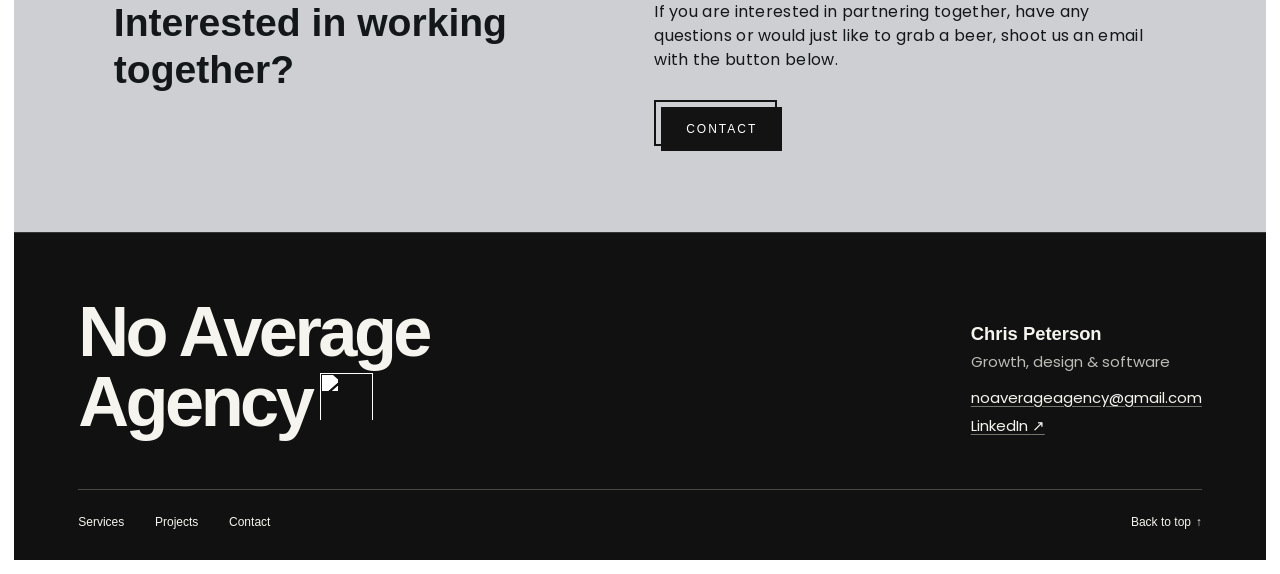
==== commit 62c938fe: "Revert "Refine the agency portfolio, services, and case studies" This reverts commit d2a805965b2083d" ====
--- a/projects/algofy/index.html
+++ b/projects/algofy/index.html
@@ -6,12 +6,12 @@
     <title>Algofy | No Average Agency</title>
     <meta
       name="description"
-      content="Algofy managed nearly $50 million in annual ad spend. Its website gave prospective clients little sense of that experience or the services behind it."
+      content="Despite managing nearly $50M in annual ad spend, Algofy wasn’t using its website to attract new clients or showcase its expertise. I led a full redesign of the site to position it as a client acquisition tool, highlighting their authority in performance marketing and supporting their growth goals."
     />
     <meta property="og:title" content="Algofy | No Average Agency" />
     <meta
       property="og:description"
-      content="Algofy managed nearly $50 million in annual ad spend. Its website gave prospective clients little sense of that experience or the services behind it."
+      content="Despite managing nearly $50M in annual ad spend, Algofy wasn’t using its website to attract new clients or showcase its expertise. I led a full redesign of the site to position it as a client acquisition tool, highlighting their authority in performance marketing and supporting their growth goals."
     />
     <link rel="icon" href="/images/favicon.png" />
     <link rel="apple-touch-icon" href="/images/webclip.png" />
@@ -46,12 +46,11 @@
                   <li class="nav-li">
                     <a class="nav-link" href="/#about">About</a>
                   </li>
-                  <li class="nav-li"><a class="nav-link" href="/#services">Services</a></li>
                   <li class="nav-li">
                     <a class="nav-link" href="/#work">Work</a>
                   </li>
                   <li class="nav-li">
-                    <a class="nav-link" href="#contact">Contact</a>
+                    <a class="nav-link" href="/#contact">Contact</a>
                   </li>
                 </ul>
               </nav>
@@ -69,33 +68,108 @@
         </div>
       </div>
       <main class="main-wrapper">
-        <section class="case-intro">
-          <div class="content-width">
-            <a href="/#work" class="back-link">← All projects</a>
-            <div class="case-header">
-              <div><h1>Algofy</h1><p class="serif-lead">Two websites for a performance marketing agency.</p></div>
-              <ul class="case-disciplines" aria-label="Services on this project"><li><a href="/services/web-design/">Web design</a></li><li><a href="/services/seo/">SEO</a></li><li>content strategy</li></ul>
+        <section class="section-project-hero page-padding section-spacing">
+          <div class="container-xlarge flex-vertical-center">
+            <div class="w-layout-hflex project-hero-container">
+              <div class="w-layout-vflex project-hero-heading-container">
+                <div class="tagline animate-scroll-grow-1st">Projects</div>
+                <h1 class="h1-heading-xlarge animate-scroll-grow-2nd">
+                  Algofy
+                </h1>
+                <div class="tags-container">
+                  <div class="work-tag animate-scroll-grow-1st">
+                    <div>Web Design</div>
+                  </div>
+                  <div class="work-tag animate-scroll-grow-2nd">
+                    <div>SEO</div>
+                  </div>
+                  <div class="work-tag animate-scroll-grow-3rd">
+                    <div>Content strategy</div>
+                  </div>
+                </div>
+              </div>
+              <img
+                alt="Algofy website design"
+                class="project-hero-img animate-scroll-grow-3rd"
+                src="/images/algofy-cover.webp"
+              />
             </div>
-            <img class="case-cover" src="/images/algofy-cover.webp" alt="Algofy website design" width="1200" height="900">
+            <div class="max-width-large"></div>
           </div>
         </section>
-        <div class="case-story">
-          <div class="content-width">
-            <section class="story-row"><h2>The brief</h2><p>Algofy managed nearly $50 million in annual ad spend. Its website gave prospective clients little sense of that experience or the services behind it.</p></section>
-            <div class="case-gallery">
-              <figure><img loading="lazy" src="/images/Algofy---Website-Build.png" alt="Algofy’s main website" width="1200" height="1000"><figcaption>Algofy’s main website</figcaption></figure>
-              <figure><img loading="lazy" src="/images/Algofy-Outdoors---Website-Build.png" alt="The separate Algofy Outdoors website" width="1200" height="1000"><figcaption>The separate Algofy Outdoors website</figcaption></figure>
+        <section class="section-project-overview page-padding section-spacing">
+          <div class="container-xlarge flex-vertical-center">
+            <div class="max-width-full">
+              <h2 class="h2-heading-large text-color-muted">
+                Project Overview
+              </h2>
+              <p class="project-decription">
+                Despite managing nearly $50M in annual ad spend, Algofy wasn’t
+                using its website to attract new clients or showcase its
+                expertise. I led a full redesign of the site to position it as a
+                client acquisition tool, highlighting their authority in
+                performance marketing and supporting their growth goals.
+              </p>
             </div>
-            <section class="story-row"><h2>The outcome</h2><div><p>I redesigned Algofy’s main site around its services and client work. I also helped build a separate site for Algofy Outdoors, giving the outdoor team a place to show its expertise and target relevant organic searches.</p></div></section>
-            <a class="next-project" href="/projects/pushground/"><span>Next project</span><strong>Pushground <span aria-hidden="true">↗</span></strong></a>
+            <div
+              class="w-layout-layout quick-stack-2 wf-layout-layout"
+              id="w-node-e119edaf-d8fc-4d01-5a45-c41e6188d900-03cb21b2"
+            >
+              <div class="w-layout-cell">
+                <img
+                  alt="Algofy website"
+                  class="image-2 animate-scroll-grow-1st"
+                  loading="lazy"
+                  src="/images/Algofy---Website-Build.png"
+                />
+              </div>
+              <div class="w-layout-cell">
+                <img
+                  alt="Algofy project detail"
+                  class="image-2 animate-scroll-grow-1st"
+                  loading="lazy"
+                  src="/images/Algofy-Outdoors---Website-Build.png"
+                />
+              </div>
+            </div>
+            <div class="max-width-full">
+              <h2 class="h2-heading-large text-color-muted">Final Outcome</h2>
+              <p class="project-decription">
+                The new site is clean, strategic, and conversion-focused,
+                reflecting the caliber of work Algofy delivers. It now serves as
+                a proper front door to the brand, helping attract leads,
+                communicate services clearly, and elevate their online
+                presence.<br /><br />In addition to their main site, I also
+                helped them build a separate site for their sister company
+                Algofy Outdoors, built to help them achieve higher organic
+                rankings within the outdoor niche and showcase their brand as a
+                true industry leader.
+              </p>
+            </div>
+          </div>
+        </section>
+        <div class="section-cta section-spacing page-padding" id="contact">
+          <div class="container-large contact-flex-container">
+            <div class="f50">
+              <h2 class="h2-heading-large">Interested in working together?</h2>
+            </div>
+            <div class="f50">
+              <p class="contact-p">
+                If you are interested in partnering together, have any questions
+                or would just like to grab a beer, shoot us an email with the
+                button below.
+              </p>
+              <div class="button-border margin-top margin-medium">
+                <a
+                  class="button-primary w-button"
+                  id="contact-button"
+                  href="mailto:noaverageagency@gmail.com?subject=Let's%20get%20down%20to%20business!"
+                  >Contact</a
+                >
+              </div>
+            </div>
           </div>
         </div>
-        <section id="contact" class="inquiry">
-          <div class="content-width inquiry-inner">
-            <h2>Have a project <em>in mind?</em></h2>
-            <a class="editorial-link" id="contact-button" href="mailto:noaverageagency@gmail.com?subject=Project%20inquiry">Email Chris <span aria-hidden="true">↗</span></a>
-          </div>
-        </section>
       </main>
       <footer id="footer" class="agency-footer" aria-label="Agency information">
         <div class="agency-footer-inner">
--- a/css/agency.css
+++ b/css/agency.css
@@ -35,6 +35,25 @@
 .logo-img { user-select: none; }
 .project-page .navbar-logo-left, .service-page .navbar-logo-left { mix-blend-mode: normal; }
 .project-page .navbar-logo-left { filter: invert(1); }
+.project-hero-img { object-fit: cover; background-image: none; }
+.project-list { max-width: 72rem; margin: auto; }
+.project-card { display: block; }
+.project-card:focus-visible { outline-color: #9ac4ff; }
+.project-card:last-child { margin-bottom: 0; }
+.project-card .pcard-bg { transition: transform .3s ease-out; }
+.project-card:hover .pcard-bg, .project-card:focus-visible .pcard-bg { transform: scale(1.035); }
+.project-card .work-p { display: none; }
+.pcard-text::after {
+  content: "↗";
+  position: absolute;
+  inset: .6rem 1rem auto auto;
+  font: 1.4rem system-ui, sans-serif;
+}
+.project-card .pcard-text { padding-right: 3rem; }
+.project-list .tags-container { margin-top: .25rem; }
+.about-side-div h2 .h2-heading-large { font-size: inherit; }
+.about-side-div .relative { white-space: nowrap; }
+.about-side-div.img { min-width: 0; margin-right: 0; }
 .about-animation {
   display: block;
   pointer-events: none;
@@ -200,12 +219,17 @@
   .project-page .navbar-logo-left:has(.is-open) { filter: none; }
   .project-page .navbar-logo-left:has(.is-open) .navbar-brand,
   .project-page .menu-button[aria-expanded="true"] { filter: invert(1); }
+  .about-side-div.img { width: 100%; margin-inline: 0; }
 }
 @media (max-width: 767px) {
   .section-hero .heading-display-large { max-width: none; font-size: 4em; }
+  .project-card { position: relative; top: auto; margin-bottom: 2.5rem; }
+  .project-card .pcard-text { inset: auto; }
+  .pcard-bg, .pcard-bg:hover { aspect-ratio: 4/3; }
   .service-link { --service-padding: 1rem 0; }
   .service-link img { width: 1.65rem; }
   .service-heading { font-size: clamp(1.1rem, 5.2vw, 2rem); }
+  .section-service-hero h1, .project-hero-heading-container h1 { overflow-wrap: anywhere; }
   .section-cta-2 .marquee-img2 { width: 3rem; }
 }
 @media (prefers-reduced-motion: reduce) {
@@ -217,248 +241,26 @@
   .project-logos .unpadded-wordmark { padding-inline: min(2.4em, 4.8%); }
   .section-hero { height: 100svh; }
   .title-container { position: relative; height: 100%; }
-}
-
-@font-face {
-  font-family: "Instrument Serif";
-  src: url("/fonts/instrument-serif-italic.woff2") format("woff2");
-  font-style: italic;
-  font-weight: 400;
-  font-display: swap;
-}
-:root {
-  --ink: #171815;
-  --paper: #f5f3ec;
-  --rule: #c9c8bd;
-  --gutter: clamp(1.25rem, 4.5vw, 5.25rem);
-  --measure: min(calc(100% - 2 * var(--gutter)), 76rem);
-  --space: clamp(3.75rem, 7vw, 7.5rem);
-  --display: LemonMilk, sans-serif;
-  --reading: Poppins, sans-serif;
-  --serif: "Instrument Serif", Georgia, serif;
-}
-.content-width { width: var(--measure); margin-inline: auto; }
-.navbar-logo-left-container.shadow-three {
-  width: var(--measure);
-  max-width: none;
-  padding: clamp(1.15rem, 2.5vw, 2.5rem) 0;
-}
-.navbar-logo-left-container .container { max-width: none; }
-.navbar-brand:hover { letter-spacing: 0; }
-.nav-link:hover { text-shadow: none; text-decoration: underline; text-underline-offset: .4em; }
-.keep-together { white-space: nowrap; }
-.body-copy, .project-caption p, .scope-list dd, .story-row p {
-  font: 400 1rem/1.7 var(--reading);
-  text-wrap: pretty;
-}
-.editorial-link, .project-action, .back-link {
-  width: fit-content;
-  display: inline-flex;
-  align-items: center;
-  gap: .8em;
-  font: 400 .875rem/1.45 var(--reading);
-  padding: .45rem 0;
-  border-bottom: 1px solid currentColor;
-}
-.editorial-link span, .project-action span { transition: transform .22s ease; }
-.editorial-link:hover span, .project-card:hover .project-action span { transform: translate(.15em,-.15em); }
-
-/* The gallery and service index share the same left edge as the navigation. */
-.home-page #about {
-  padding: var(--space) 0;
-  background: #000;
-  color: var(--paper);
-}
-#about .about-flex-container {
-  width: var(--measure);
-  max-width: none;
+  .project-card { position: relative; top: 0; }
+}
+
+.section-service-hero.page-padding.section-spacing,
+.section-project-hero.page-padding.section-spacing {
+  padding-top: clamp(8.5rem, 13vw, 12rem);
+}
+.project-hero-container {
   display: grid;
-  grid-template-columns: minmax(0, 1.12fr) minmax(0, .88fr);
-  align-items: center;
-  gap: clamp(1.5rem, 4vw, 4rem);
-}
-#about .about-side-div { width: 100%; min-width: 0; margin: 0; }
-#about h2, .inquiry h2 {
-  font: 700 clamp(2rem, 4.1vw, 4rem)/1.08 var(--display);
-  letter-spacing: -.045em;
-  text-wrap: balance;
-}
-#about h2 em, .inquiry h2 em {
-  display: block;
-  font: italic 400 1.22em/1 var(--serif);
-  text-transform: none;
-  letter-spacing: -.016em;
-}
-#about .body-copy { max-width: 43ch; color: #c1c1b9; margin: 1.5rem 0 1rem; }
-#about .about-animation { max-height: 29rem; }
-.home-page #services { padding: 0 0 var(--space); }
-#services .work-flex-container, #work .page-padding > .container-large {
-  width: var(--measure);
-  max-width: none;
-  margin: 0 auto;
-}
-#services h2, #work h2 {
-  color: #31312a;
-  font: italic 400 clamp(2rem, 3.1vw, 3.25rem)/1.1 var(--serif);
-  letter-spacing: -.018em;
-  text-transform: none;
-  margin: 0 0 clamp(1.35rem, 2.3vw, 2.25rem);
-}
-#services .service-link {
-  --service-padding: clamp(.95rem, 1.9vw, 1.8rem) clamp(.1rem, 1.4vw, 1.5rem);
-  border-top: 1px solid #c5c5c1;
-}
-#services .service-link:last-child { border-bottom: 1px solid #c5c5c1; }
-#services .service-heading { font-size: clamp(1.2rem, 3.1vw, 3.25rem); letter-spacing: -.045em; }
-.home-page #work { padding: 0 0 clamp(2.75rem, 5vw, 5rem); }
-#work > .page-padding { padding: 0; }
-.work-gallery, .case-intro, .service-scope, .case-story { background: var(--paper); color: var(--ink); }
-.work-gallery { padding-block: var(--space); }
-.project-list {
-  display: grid;
-  grid-template-columns: repeat(3, minmax(0, 1fr));
-  gap: clamp(2rem, 5vw, 5rem) clamp(1.25rem, 2.5vw, 2.5rem);
-}
-.work-gallery .project-card {
-  display: flex; flex-direction: column;
-  position: relative; top: auto;
-  aspect-ratio: auto; max-width: none;
-  margin: 0; overflow: visible;
-}
-.project-art { overflow: hidden; background: #e6e4dd; }
-.project-art img, .case-cover, .service-example img {
-  display: block; width: 100%; height: auto; aspect-ratio: 4/3; object-fit: contain;
-}
-.project-art img { transition: transform .45s cubic-bezier(.22,.61,.36,1); }
-@media (hover: hover) and (pointer: fine) {
-  .project-card:hover .project-art img { transform: scale(1.025); }
-}
-.project-caption { padding-top: 1.2rem; display: flex; flex-direction: column; align-items: flex-start; flex: 1; }
-.project-caption h3 { font: 700 clamp(1.35rem, 2.1vw, 2.1rem)/1.13 var(--display); letter-spacing: -.04em; }
-.project-caption p { max-width: 32ch; color: #515249; margin: .65rem 0 1rem; }
-.project-caption .project-action { margin-top: auto; }
-.work-gallery .project-card:first-child {
-  grid-column: 1/-1;
-  display: grid;
-  grid-template-columns: minmax(0, 1.45fr) minmax(0, 1fr);
-  align-items: center; gap: clamp(2rem, 5.5vw, 6.5rem);
-  padding-bottom: clamp(2.5rem, 5vw, 5rem);
-  border-bottom: 1px solid var(--rule);
-}
-.project-card:first-child h3 { font-size: clamp(2.25rem, 4vw, 4.5rem); }
-.project-card:first-child .project-caption { padding: 0; }
-.project-card:first-child .project-caption > p:not(.featured-result) { font: italic 400 clamp(1.65rem, 2.7vw, 3rem)/1.06 var(--serif); color: var(--ink); max-width: 22ch; }
-.project-caption .featured-result { display: grid; margin: .9rem 0 1.55rem; }
-.featured-result strong, .case-stat strong { font: italic 400 clamp(3.25rem, 5.8vw, 6rem)/1 var(--serif); color: var(--ink); letter-spacing: -.045em; }
-.featured-result span, .case-stat span, .example-caption, .case-gallery figcaption, .case-disciplines {
-  font: 400 .8125rem/1.5 var(--reading);
-}
-
-/* The service opener pairs a specific promise with a piece of client work. */
-.service-intro, .case-intro { padding-block: clamp(7.25rem, 10vw, 10rem) var(--space); }
-.service-intro { background: var(--ink); color: var(--paper); }
-.back-link { border: 0; margin-bottom: clamp(1.75rem, 3vw, 3rem); color: inherit; }
-.back-link:hover { text-decoration: underline; text-underline-offset: .3em; }
-.service-intro-grid, .case-intro > .content-width {
-  display: grid; gap: clamp(2rem, 6vw, 6rem);
-  grid-template-columns: minmax(0, 1.1fr) minmax(0, .9fr);
-  align-items: center;
-}
-.service-intro h1, .case-intro h1 {
-  font: 700 clamp(2.15rem, 5.55vw, 5.75rem)/1.02 var(--display);
-  letter-spacing: -.055em; text-wrap: balance;
-}
-.serif-lead {
-  font: italic 400 clamp(1.8rem, 2.8vw, 3.1rem)/1.1 var(--serif);
-  letter-spacing: -.018em; max-width: 25ch; margin: 1.1rem 0 0;
-  text-wrap: pretty;
-}
-.service-intro .body-copy { margin-top: 1.45rem; max-width: 46ch; color: #c4c4ba; }
-.service-example { margin: 0; min-width: 0; }
-.service-example img { background: #e5e4dd; }
-.example-caption { display: flex; justify-content: space-between; align-items: baseline; gap: .8rem; padding-top: .65rem; color: #cccac1; }
-.example-caption strong { color: var(--paper); font-weight: 600; }
-a.service-example:hover .example-caption strong { text-decoration: underline; text-underline-offset: .2em; }
-.service-scope { padding: var(--space) 0; }
-.scope-layout, .story-row {
-  display: grid; grid-template-columns: minmax(0, .72fr) minmax(0, 1.5fr);
-  gap: clamp(1.75rem, 4.5vw, 5rem);
-}
-.scope-layout > h2, .story-row h2 {
-  font: italic 400 clamp(2.1rem, 3.2vw, 3.25rem)/1.06 var(--serif);
-  letter-spacing: -.025em;
-}
-.scope-list { margin: 0; }
-.scope-item {
-  border-top: 1px solid var(--rule); display: grid;
-  grid-template-columns: minmax(0, .9fr) minmax(0, 1.25fr);
-  gap: 1.5rem; padding: clamp(1.25rem, 2.3vw, 2.25rem) 0;
-}
-.scope-item:last-child { border-bottom: 1px solid var(--rule); }
-.scope-item dt { font: 700 clamp(.9rem, 1.12vw, 1.125rem)/1.4 var(--display); letter-spacing: -.025em; }
-.scope-item dd { color: #505149; margin: 0; }
-.inquiry { padding-block: clamp(3rem, 5vw, 5rem); background: #e2e0d6; color: var(--ink); }
-.inquiry-inner { display: flex; justify-content: space-between; align-items: center; gap: 1.5rem; }
-.inquiry h2 { font-size: clamp(1.65rem, 3.25vw, 3.25rem); }
-.inquiry h2 em { display: inline; }
-.inquiry .editorial-link { flex: none; }
-
-/* A short brief, full project artwork, then the outcome. */
-.case-intro { padding-bottom: clamp(2.5rem, 5vw, 5rem); }
-.case-intro > .content-width {
-  grid-template-columns: minmax(0, .88fr) minmax(0, 1.12fr);
-  row-gap: clamp(1.6rem, 3vw, 3rem);
-}
-.case-intro .back-link { grid-column: 1/-1; margin: 0; }
-.case-header { container-type: inline-size; }
-.case-intro h1 { font-size: clamp(1.95rem, 13cqw, 5.2rem); }
-.case-header .case-disciplines {
-  display: flex; flex-wrap: wrap; list-style: none; gap: .3em .85em;
-  color: #56574e; padding: 1rem 0 0; margin: 2rem 0 0; border-top: 1px solid var(--rule);
-}
-.case-disciplines a { text-decoration: underline; text-decoration-color: #aaa99e; text-underline-offset: .24em; }
-.case-disciplines a:hover { color: var(--ink); text-decoration-color: currentColor; }
-.case-cover { background: #e6e4dd; }
-.case-story { padding-bottom: var(--space); }
-.story-row { border-top: 1px solid var(--rule); padding-block: clamp(2.25rem, 4vw, 4rem); }
-.story-row > p, .story-row > div > p:not(.case-stat) { font-size: clamp(1.05rem, 1.5vw, 1.35rem); max-width: 56ch; }
-.case-gallery { display: grid; grid-template-columns: repeat(2, minmax(0, 1fr)); gap: clamp(1rem, 3vw, 3rem); padding: 0 0 clamp(2.5rem, 5vw, 5rem); }
-.case-gallery figure { margin: 0; }
-.case-gallery figure:only-child { grid-column: 1/-1; }
-.case-gallery img { width: 100%; height: auto; aspect-ratio: 1.5; object-fit: contain; background: #e5e3da; }
-.case-gallery figure:only-child img { aspect-ratio: 2.1; }
-.case-gallery figcaption { color: #56574e; padding-top: .6rem; }
-.story-row .case-stat { display: grid; gap: .3rem; margin-bottom: 1.75rem; }
-.next-project { display: flex; align-items: center; justify-content: space-between; gap: 1rem; border-block: 1px solid var(--rule); padding-block: clamp(1rem, 2vw, 2rem); }
-.next-project > span { font: 400 .875rem/1.4 var(--reading); }
-.next-project strong { font: 700 clamp(1.2rem, 2.75vw, 2.75rem)/1.1 var(--display); letter-spacing: -.035em; }
-.next-project strong span { font: 400 1em/1 system-ui; }
-.next-project:hover strong { text-decoration: underline; text-decoration-thickness: 1px; text-underline-offset: .18em; }
-
-@media (max-width: 850px) {
-  .scope-layout { grid-template-columns: 1fr; }
-  .service-intro h1 { font-size: clamp(2.1rem, 5.1vw, 3.25rem); }
-}
-@media (max-width: 700px) {
-  #about .about-flex-container, .service-intro-grid, .case-intro > .content-width,
-  .work-gallery .project-card:first-child, .story-row { grid-template-columns: minmax(0, 1fr); }
-  #about h2 { max-width: 19ch; }
-  #about .about-animation { max-height: 20rem; }
-  .service-intro h1, .case-intro h1 { font-size: clamp(1.95rem, 8.2vw, 3.65rem); }
-  .project-list { grid-template-columns: minmax(0, 1fr); gap: 2.75rem; }
-  .work-gallery .project-card:first-child { gap: 1.2rem; }
-  .project-card:first-child .project-caption { display: grid; grid-template-columns: minmax(0,1.3fr) minmax(0,.7fr); column-gap: .9rem; }
-  .project-card:first-child .project-caption > p:not(.featured-result) { grid-column: 1; }
-  .project-caption .featured-result { grid-column: 2; grid-row: 1/3; margin: 0; align-self: center; }
-  .project-caption .featured-result strong { font-size: clamp(2.7rem, 10vw, 4.25rem); }
-  .project-caption .featured-result span { font-size: .75rem; }
-  .scope-item { gap: 1rem; }
-  .story-row { gap: 1rem; }
-  .case-gallery { grid-template-columns: minmax(0, 1fr); }
-  .case-gallery figure:only-child img { aspect-ratio: 1.5; }
-  .case-header .case-disciplines { margin-top: 1.35rem; }
-  .inquiry-inner { align-items: flex-start; flex-direction: column; }
-}
-@media (max-width: 490px) {
-  .scope-item { grid-template-columns: 1fr; gap: .4rem; }
-}
+  grid-template-columns: minmax(0, .85fr) minmax(0, 1.15fr);
+  gap: clamp(2rem, 5vw, 5rem);
+  align-items: center;
+}
+.project-hero-heading-container { justify-content: center; }
+.project-hero-img { min-width: 0; }
+@media (max-width: 991px) {
+  .project-hero-container { grid-template-columns: minmax(0, 1fr); }
+  .project-hero-container .project-hero-img { width: calc(100% - 1.25rem); margin-left: 1.25rem; }
+  .service-page .section-service-hero h1.h1-heading-xlarge.vw {
+    font-size: clamp(2rem, 9vw, 5rem);
+    overflow-wrap: normal;
+  }
+}
